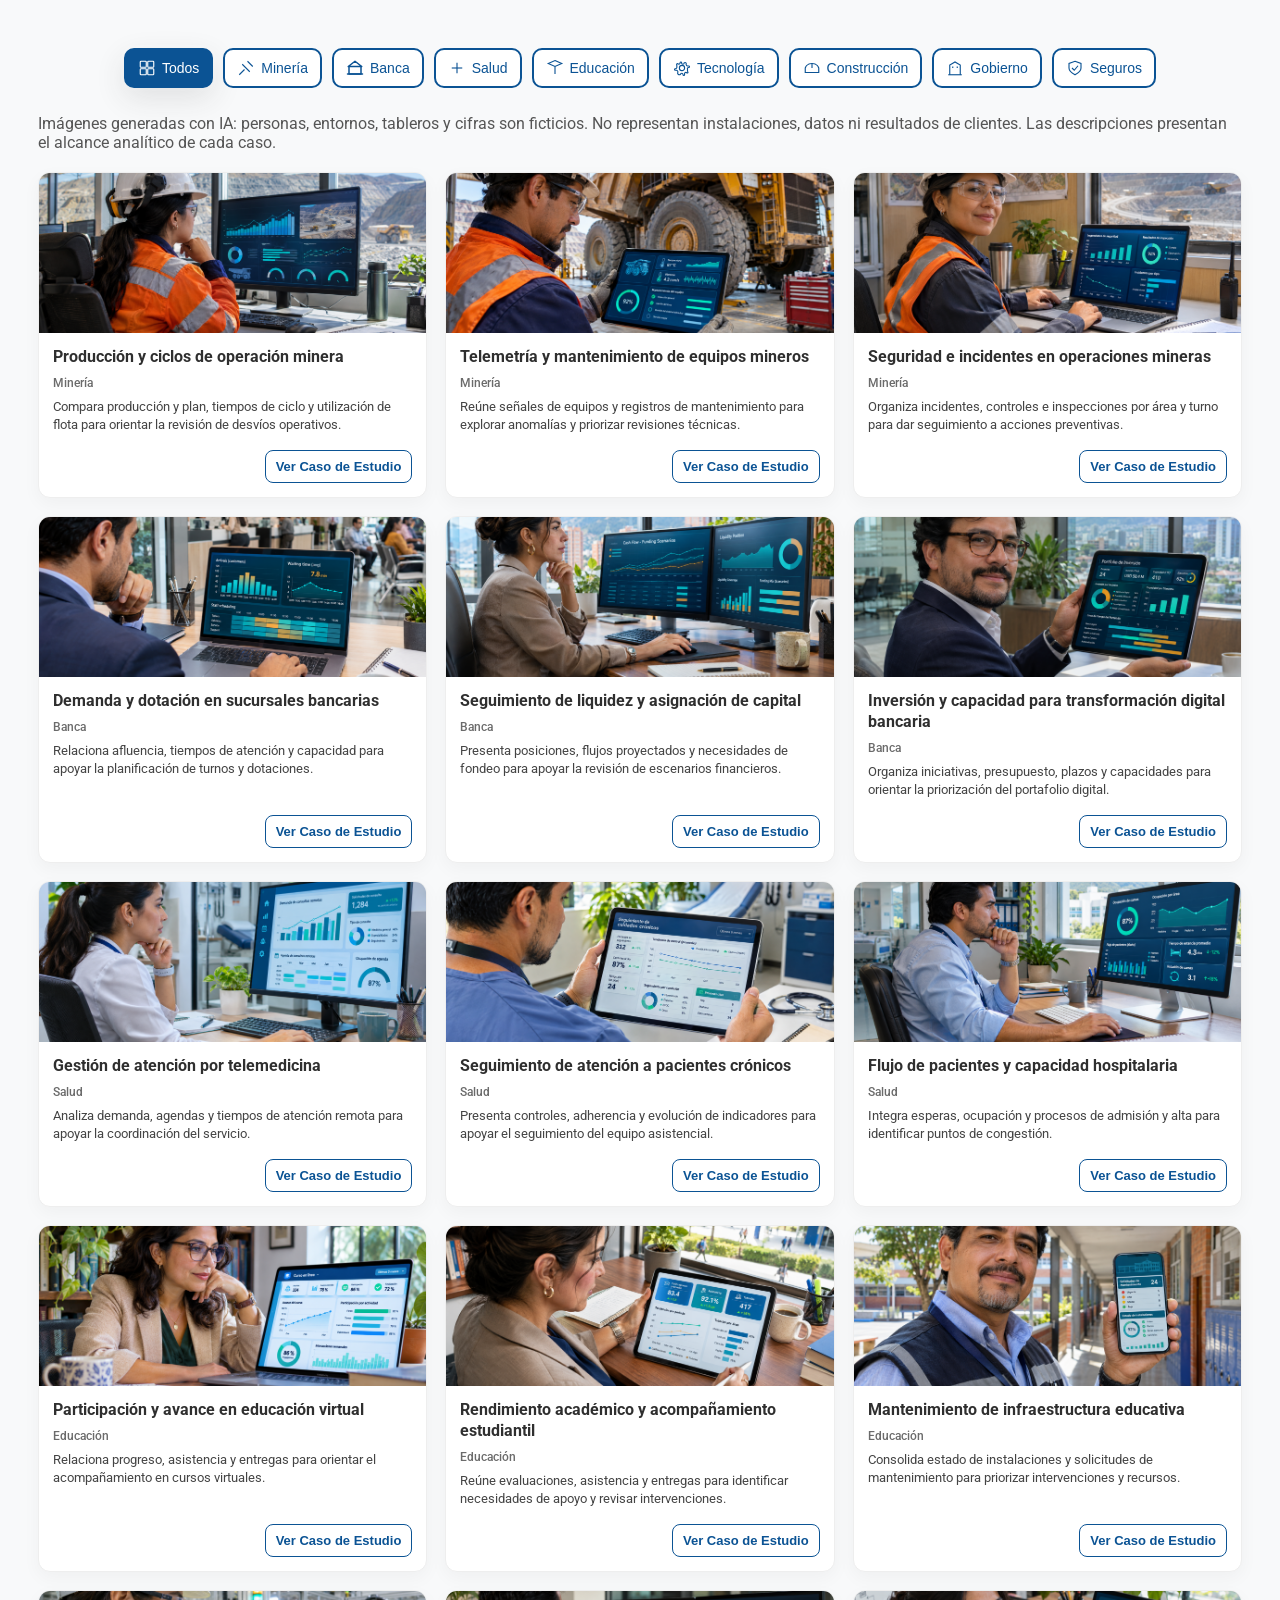
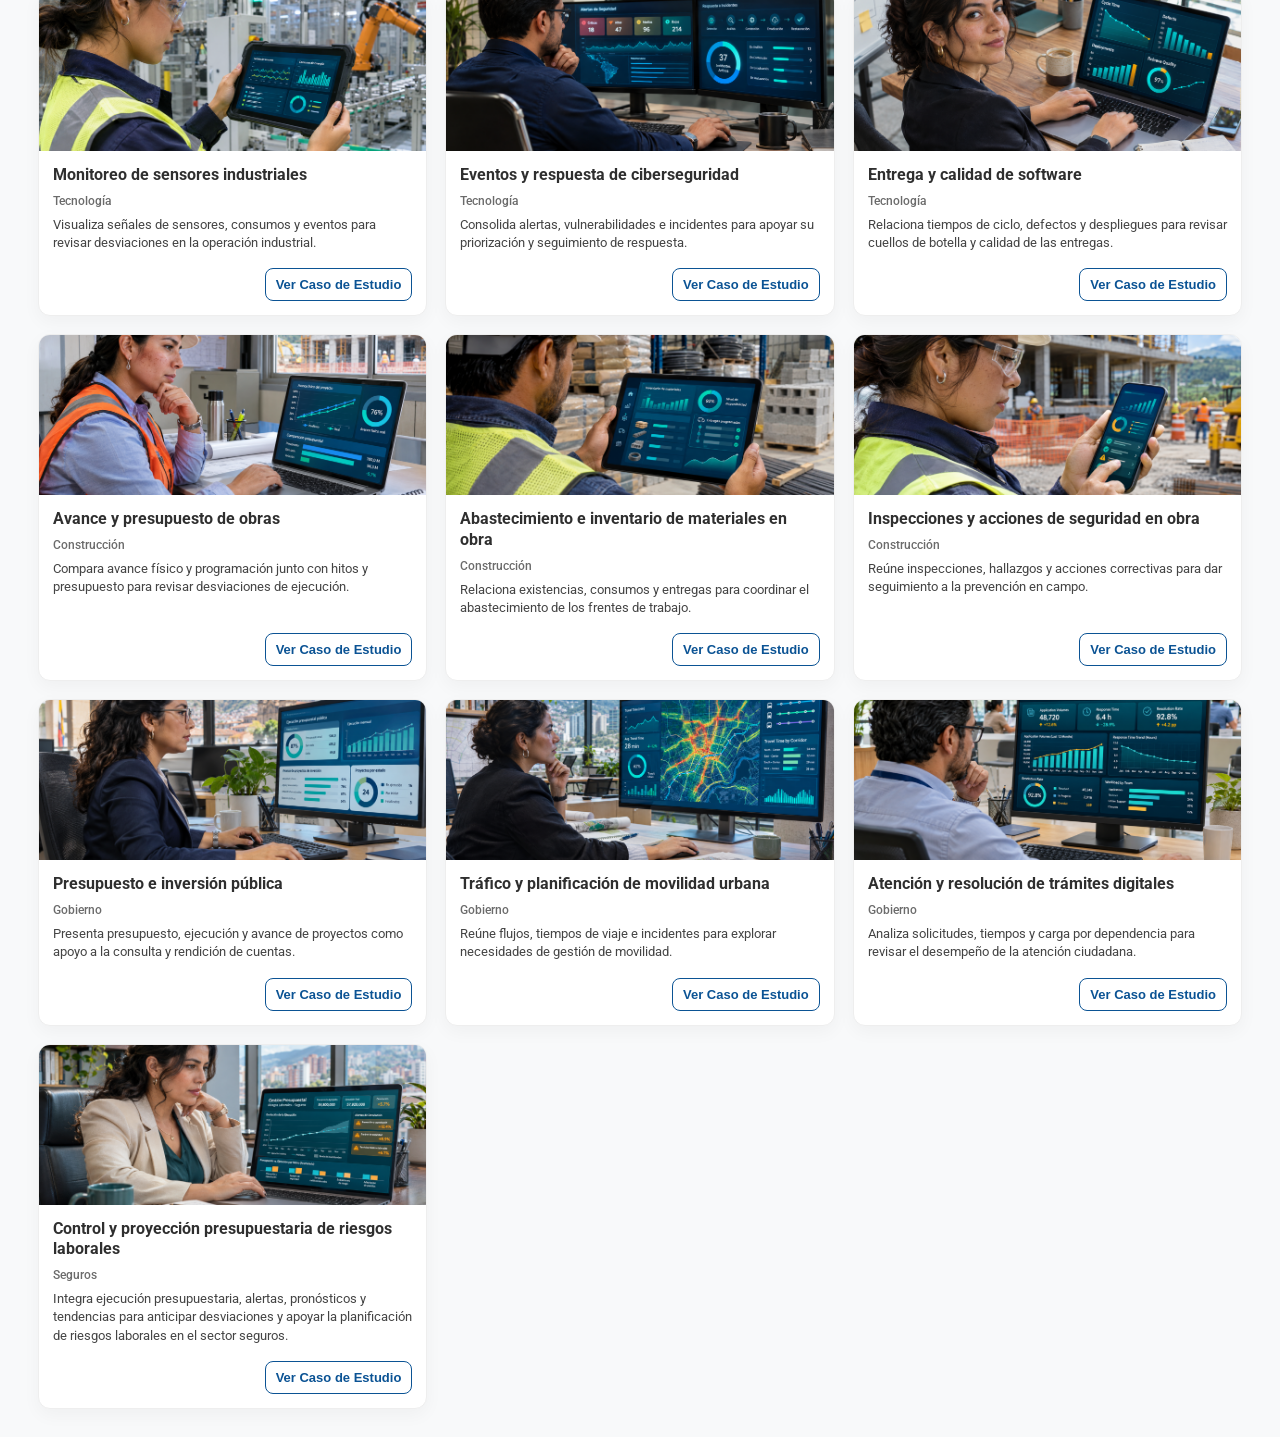
==== index.html @ 58e06645 "Add files via upload" ====
<!DOCTYPE html>
<html lang="es">
<head>
    <meta charset="UTF-8">
    <meta name="viewport" content="width=device-width, initial-scale=1.0">
    <title>Insight Analytics | Casos de estudio</title>
    <link href="https://fonts.googleapis.com/css2?family=Roboto:wght@300;400;500;700&display=swap" rel="stylesheet">
    <style>
        :root {
            --accent: #2f2f2f;
            --card-bg: #ffffff;
            --muted: #6b6b6b;
            --overlay: rgba(0,0,0,0.6);
            --radius: 12px;
            --transition: 0.22s;
            --shadow: 0 6px 20px rgba(18,18,18,0.08);
            --primary-blue: #0b5394;
        }
        
        * {
            box-sizing: border-box;
            margin: 0;
            padding: 0;
        }
        
        body, .dashboard-embed {
            font-family: 'Roboto', sans-serif;
            color: #222;
            background-color: #f8f9fa;
            width: 100%;
            overflow-x: hidden;
			height: auto; /* Añade esto */
			min-height: auto; /* Añade esto */			
        }
        
        /* Contenedor principal optimizado */
        .dashboard-embed {
            padding: 20px;
            width: 100%;
            max-width: 100%;
            margin: 0 auto;
            min-height: auto; /* Cambia de 100vh a auto */
            display: flex;
            flex-direction: column;
        }
        
        /* Título responsive */
        .dashboard-title {
            text-align: center;
            margin-bottom: 20px;
            padding: 0 10px;
        }
        
        .dashboard-title h1 {
            font-size: clamp(1.8rem, 4vw, 2.5rem);
            margin: 0;
            color: var(--accent);
            font-weight: 600;
            line-height: 1.2;
        }
        
        .dashboard-title .underline {
            display: block;
            margin: 8px auto 0;
            height: 3px;
            width: min(140px, 30vw);
            background: linear-gradient(90deg, rgba(47,47,47,0.85), rgba(100,100,100,0.3));
            border-radius: 6px;
        }
        
        /* Barra de filtros optimizada */
        .filters {
            display: flex;
            flex-wrap: wrap;
            justify-content: center;
            gap: 8px;
            margin: 20px 0 26px;
            padding: 0 10px;
        }
        
        .filter-btn {
            background-color: white;
            display: flex;
            align-items: center;
            gap: 6px;
            padding: 8px 12px;
            color: var(--primary-blue);
            border-radius: 10px;
            border: 2px solid var(--primary-blue);
            cursor: pointer;
            font-weight: 500;
            font-size: clamp(0.75rem, 2vw, 0.875rem);
            box-shadow: none;
            transition: transform var(--transition), box-shadow var(--transition);
            flex: 0 1 auto;
            min-width: 0;
        }
        
        .filter-btn svg {
            width: 18px;
            height: 18px;
            stroke: var(--primary-blue);
            fill: none;
            stroke-width: 1.5;
            flex-shrink: 0;
        }
        
        .filter-btn:hover {
            transform: translateY(-3px);
            box-shadow: var(--shadow);
        }
        
        .filter-btn.active {
            background-color: var(--primary-blue);
            color: white;
            outline: 3px solid rgba(255,255,255,0.06);
            box-shadow: 0 10px 30px rgba(47,47,47,0.12);
        }
        
        .filter-btn.active svg {
            stroke: white;
        }
        
        /* Grid de tarjetas completamente responsive */
        .cards-container {
			/* Establece el contenedor como grid para layout de cuadrícula */
            display: grid;
			/* Define columnas responsivas que se ajustan automáticamente:
			   - auto-fill: crea tantas columnas como quepan en el espacio
			   - minmax(300px, 1fr): cada columna tiene mínimo 300px y máximo 1 fracción del espacio */			
            grid-template-columns: repeat(auto-fill, minmax(300px, 1fr));
			/* Espacio entre los elementos grid (filas y columnas) */
            gap: 18px;
			/* Ocupa el 100% del ancho del contenedor padre */
            width: 100%;
			/* Padding lateral izquierdo y derecho de 10px */
            padding: 0 10px;
			/* Altura mínima automática - se ajusta al contenido */
			min-height: 50%; /* Asegura altura automática */
			/* Altura automática - el contenedor crece según su contenido */
			height: 50%; /* Elimina cualquier altura fija */			
        }
        
        .card {
            background: var(--card-bg);
            border-radius: var(--radius);
            overflow: hidden;
            display: flex;
            flex-direction: column;
            border: 1px solid #eee;
            transition: transform var(--transition), box-shadow var(--transition);
            box-shadow: 0 6px 18px rgba(0,0,0,0.04);
            height: auto; /* Cambia de 100% a auto */
        }
        
        .card:hover {
            transform: translateY(-6px);
            box-shadow: 0 16px 36px rgba(17,17,17,0.12);
        }
        
        .card img {
            width: 100%;
            height: 160px;
            object-fit: cover;
            display: block;
        }
        
        .card-body {
            padding: 14px;
            display: flex;
            flex-direction: column;
            gap: 8px;
            flex: 1;
        }
        
        .card h3 {
            margin: 0;
            font-size: 16px;
            color: var(--accent);
            line-height: 1.3;
        }
        
        .card .category {
            font-size: 12px;
            color: var(--muted);
            font-weight: 500;
        }
        
        .card .desc {
            font-size: 13px;
            color: #444;
            flex: 1;
            line-height: 1.4;
        }
        
        .card .actions {
            display: flex;
            justify-content: flex-end;
            margin-top: 8px;
        }
        
        .case-btn {
            background: transparent;
            border: 1px solid var(--primary-blue);
            color: var(--primary-blue);
            padding: 8px 10px;
            border-radius: 8px;
            cursor: pointer;
            font-weight: 600;
            font-size: 13px;
            transition: background var(--transition), color var(--transition), transform var(--transition);
        }
        
        .case-btn:hover {
            background: var(--primary-blue);
            color: #fff;
            transform: translateY(-2px);
        }
        
        /* Oculto por filtro */
        .hidden {
            display: none !important;
        }
        
        /* Modal optimizado para pantallas pequeñas */
        .modal-overlay {
            position: fixed;
            inset: 0;
            background: var(--overlay);
            display: none;
            align-items: flex-start;   /* antes fue: center, ahora SUBE EL MODAL */
            justify-content: center;
            z-index: 9999;
            padding: 20px;   
            padding-top: 10%;  /* AJUSTA CUÁNTO SUBE (Antes 20px ≈ mitad del alto del modal) */
        }
        
        .modal {
            width: 90%;
            max-width: 900px;
            height: auto;
            max-height: 90vh;
            background: #fff;
            border-radius: 12px;
            overflow: auto;
            position: relative;
            box-shadow: 0 30px 80px rgba(0,0,0,0.45);
            display: flex;
            flex-direction: column;
            gap: 18px;
            padding: 18px;
        }
        
        .modal .media {
            flex: 1;
            min-height: 200px;
        }
        
        .modal .media img {
            width: 100%;
            height: 100%;
            max-height: 300px;
            object-fit: contain;
            border-radius: 8px;
            background: #f2f2f2;
        }
        
        .modal .info {
            flex: 1;
            padding: 6px 4px;
            color: #222;
        }
        
        .modal .info h2 {
            margin: 0 0 6px 0;
            color: var(--accent);
            font-size: clamp(1.2rem, 3vw, 1.5rem);
        }
        
        .modal .info .meta {
            font-size: 13px;
            color: var(--muted);
            margin-bottom: 12px;
            font-weight: 500;
        }
        
        .modal .info #modalDesc {
            font-size: 14px;
            color: #333;
            line-height: 1.45;
        }
        
        /* Botón cerrar modal */
        .modal-close {
            position: absolute;
            top: 10px;
            right: 12px;
            background: transparent;
            border: none;
            font-size: 22px;
            cursor: pointer;
            color: #333;
            padding: 6px;
            border-radius: 8px;
            z-index: 10;
        }
        
        .modal-close:hover {
            background: #f2f2f2;
        }
        
        /* Media queries optimizadas */
        @media (min-width: 768px) {
            .dashboard-embed {
                padding: 28px;
            }
            
            .filters {
                gap: 10px;
            }
            
            .filter-btn {
                padding: 9px 12px;
                font-size: 14px;
            }
            
            .modal {
                flex-direction: row;
                height: 40%; /* 50% de la altura original (80% → 40%) */
            }
            
            .modal .media {
                height: auto;
            }
            
            .modal .media img {
                max-height: none;
            }
        }
        
        @media (max-width: 480px) {
            .cards-container {
                grid-template-columns: 1fr;
                gap: 15px;
            }
            
            .filters {
                gap: 6px;
            }
            
            .filter-btn {
                padding: 6px 8px;
                font-size: 12px;
            }
            
            .filter-btn svg {
                width: 16px;
                height: 16px;
            }
            
            .modal {
                width: 95%;
                padding: 15px;
            }
        }
        
        @media (max-width: 360px) {
            .dashboard-embed {
                padding: 15px 10px;
            }
            
            .cards-container {
                grid-template-columns: 1fr;
            }
            
            .filters {
                gap: 4px;
            }
        }
    </style>
</head>
<body>
    <div class="dashboard-embed" id="dashboard-embed">
        <div class="filters" id="filters">
            <!-- Botones con iconos lineales simples -->
            <button class="filter-btn active" data-filter="all" title="Todos">
                <!-- icono cuadrícula -->
                <svg viewBox="0 0 24 24" xmlns="http://www.w3.org/2000/svg" aria-hidden><rect x="3" y="3" width="8" height="8" rx="1"/><rect x="13" y="3" width="8" height="8" rx="1"/><rect x="3" y="13" width="8" height="8" rx="1"/><rect x="13" y="13" width="8" height="8" rx="1"/></svg>
                Todos
            </button>

            <button class="filter-btn" data-filter="Minería" title="Minería">
                <!-- pico -->
                <svg viewBox="0 0 24 24" xmlns="http://www.w3.org/2000/svg" aria-hidden><path d="M3 21l7-7"/><path d="M7 7l10 10"/><path d="M14 3l7 7"/></svg>
                Minería
            </button>

            <button class="filter-btn" data-filter="Banca" title="Banca">
                <!-- Ícono de edificio bancario -->
                <svg viewBox="0 0 24 24" xmlns="http://www.w3.org/2000/svg" aria-hidden="true" width="20" height="20">
                    <path d="M3 10h18L12 3 3 10z" stroke="currentColor" stroke-width="2" fill="none" stroke-linecap="round" stroke-linejoin="round"/>
                    <path d="M4 10v10h16V10" stroke="currentColor" stroke-width="2" fill="none" stroke-linecap="round" stroke-linejoin="round"/>
                    <path d="M2 20h20" stroke="currentColor" stroke-width="2" fill="none" stroke-linecap="round" stroke-linejoin="round"/>
                </svg>
                Banca
            </button>

            <button class="filter-btn" data-filter="Salud" title="Salud">
                <!-- cruz -->
                <svg viewBox="0 0 24 24" xmlns="http://www.w3.org/2000/svg" aria-hidden><path d="M12 5v14"/><path d="M5 12h14"/></svg>
                Salud
            </button>

            <button class="filter-btn" data-filter="Educación" title="Educación">
                <!-- birrete -->
                <svg viewBox="0 0 24 24" xmlns="http://www.w3.org/2000/svg" aria-hidden><path d="M12 2l9 4-9 4-9-4 9-4z"/><path d="M12 10v10"/></svg>
                Educación
            </button>

            <button class="filter-btn" data-filter="Tecnología" title="Tecnología">
                <!-- engranaje -->
                <svg viewBox="0 0 24 24" xmlns="http://www.w3.org/2000/svg" aria-hidden><path d="M12 15.5a3.5 3.5 0 1 0 0-7 3.5 3.5 0 0 0 0 7z"/><path d="M19.4 15a1.8 1.8 0 0 0 .3 1.9l.1.1a1 1 0 0 1-1.4 1.4l-.1-.1a1.8 1.8 0 0 0-1.9-.3 1.8 1.8 0 0 0-1 1.6V21a1 1 0 0 1-2 0v-.2a1.8 1.8 0 0 0-1-1.6 1.8 1.8 0 0 0-1.9.3l-.1.1A1 1 0 0 1 6.3 18l.1-.1a1.8 1.8 0 0 0-.3-1.9 1.8 1.8 0 0 0-1.6-1H3a1 1 0 0 1 0-2h.2a1.8 1.8 0 0 0 1.6-1 1.8 1.8 0 0 0 .3-1.9L5 7.7A1 1 0 0 1 6.4 6.3l.1.1a1.8 1.8 0 0 0 1.9.3h.1a1.8 1.8 0 0 0 1-1.6V5a1 1 0 0 1 2 0v.2a1.8 1.8 0 0 0 1 1.6 1.8 1.8 0 0 0 1.9-.3l.1-.1A1 1 0 0 1 17.7 6.3l-.1.1a1.8 1.8 0 0 0 .3 1.9 1.8 1.8 0 0 0 1.6 1H21a1 1 0 0 1 0 2h-.2a1.8 1.8 0 0 0-1.6 1z"/></svg>
                Tecnología
            </button>

            <button class="filter-btn" data-filter="Construcción" title="Construcción">
                <!-- casco -->
                <svg viewBox="0 0 24 24" xmlns="http://www.w3.org/2000/svg" aria-hidden><path d="M3 12s2-6 9-6 9 6 9 6v6H3v-6z"/><path d="M12 6v6"/></svg>
                Construcción
            </button>

            <button class="filter-btn" data-filter="Gobierno" title="Gobierno">
                <!-- edificio -->
                <svg viewBox="0 0 24 24" xmlns="http://www.w3.org/2000/svg" aria-hidden><path d="M3 21h18"/><path d="M5 21V8l7-4 7 4v13"/><path d="M9 10v2"/><path d="M15 10v2"/></svg>
                Gobierno
            </button>
            <button class="filter-btn" data-filter="Seguros" title="Seguros"><svg viewBox="0 0 24 24" xmlns="http://www.w3.org/2000/svg" aria-hidden="true"><path d="M12 3l8 3v6c0 5-8 9-8 9s-8-4-8-9V6l8-3z"/><path d="M8 12l3 3 5-6"/></svg>Seguros</button>
        </div>

        <p style="margin:0 10px 20px;color:#555">Imágenes generadas con IA: personas, entornos, tableros y cifras son ficticios. No representan instalaciones, datos ni resultados de clientes. Las descripciones presentan el alcance analítico de cada caso.</p>
        <div class="cards-container" id="cards-container">
            <!-- IDs originales conservados; 22 casos -->
            <!-- 1 -->
            <div class="card" data-category="Minería">
                <img src="images/casos/caso-01.png" alt="Escena sintética ilustrativa: Producción y ciclos de operación minera" loading="lazy">
                <div class="card-body"><h3>Producción y ciclos de operación minera</h3><div class="category">Minería</div>
                <div class="desc">Compara producción y plan, tiempos de ciclo y utilización de flota para orientar la revisión de desvíos operativos.</div>
                <div class="actions"><button class="case-btn" data-id="1">Ver Caso de Estudio</button></div></div></div>

            <!-- 2 -->
            <div class="card" data-category="Minería">
                <img src="images/casos/caso-02.png" alt="Escena sintética ilustrativa: Telemetría y mantenimiento de equipos mineros" loading="lazy">
                <div class="card-body"><h3>Telemetría y mantenimiento de equipos mineros</h3><div class="category">Minería</div>
                <div class="desc">Reúne señales de equipos y registros de mantenimiento para explorar anomalías y priorizar revisiones técnicas.</div>
                <div class="actions"><button class="case-btn" data-id="2">Ver Caso de Estudio</button></div></div></div>

            <!-- 3 -->
            <div class="card" data-category="Minería">
                <img src="images/casos/caso-03.png" alt="Escena sintética ilustrativa: Seguridad e incidentes en operaciones mineras" loading="lazy">
                <div class="card-body"><h3>Seguridad e incidentes en operaciones mineras</h3><div class="category">Minería</div>
                <div class="desc">Organiza incidentes, controles e inspecciones por área y turno para dar seguimiento a acciones preventivas.</div>
                <div class="actions"><button class="case-btn" data-id="3">Ver Caso de Estudio</button></div></div></div>

            <!-- 4 -->
            <div class="card" data-category="Banca">
                <img src="images/casos/caso-16.png" alt="Escena sintética ilustrativa: Demanda y dotación en sucursales bancarias" loading="lazy">
                <div class="card-body"><h3>Demanda y dotación en sucursales bancarias</h3><div class="category">Banca</div>
                <div class="desc">Relaciona afluencia, tiempos de atención y capacidad para apoyar la planificación de turnos y dotaciones.</div>
                <div class="actions"><button class="case-btn" data-id="16">Ver Caso de Estudio</button></div></div></div>

            <!-- 5 -->
            <div class="card" data-category="Banca">
                <img src="images/casos/caso-17.png" alt="Escena sintética ilustrativa: Seguimiento de liquidez y asignación de capital" loading="lazy">
                <div class="card-body"><h3>Seguimiento de liquidez y asignación de capital</h3><div class="category">Banca</div>
                <div class="desc">Presenta posiciones, flujos proyectados y necesidades de fondeo para apoyar la revisión de escenarios financieros.</div>
                <div class="actions"><button class="case-btn" data-id="17">Ver Caso de Estudio</button></div></div></div>

            <!-- 6 -->
            <div class="card" data-category="Banca">
                <img src="images/casos/caso-18.png" alt="Escena sintética ilustrativa: Inversión y capacidad para transformación digital bancaria" loading="lazy">
                <div class="card-body"><h3>Inversión y capacidad para transformación digital bancaria</h3><div class="category">Banca</div>
                <div class="desc">Organiza iniciativas, presupuesto, plazos y capacidades para orientar la priorización del portafolio digital.</div>
                <div class="actions"><button class="case-btn" data-id="18">Ver Caso de Estudio</button></div></div></div>
            
            <!-- 7 -->
            <div class="card" data-category="Salud">
                <img src="images/casos/caso-04.png" alt="Escena sintética ilustrativa: Gestión de atención por telemedicina" loading="lazy">
                <div class="card-body"><h3>Gestión de atención por telemedicina</h3><div class="category">Salud</div>
                <div class="desc">Analiza demanda, agendas y tiempos de atención remota para apoyar la coordinación del servicio.</div>
                <div class="actions"><button class="case-btn" data-id="4">Ver Caso de Estudio</button></div></div></div>

            <!-- 8 -->
            <div class="card" data-category="Salud">
                <img src="images/casos/caso-05.png" alt="Escena sintética ilustrativa: Seguimiento de atención a pacientes crónicos" loading="lazy">
                <div class="card-body"><h3>Seguimiento de atención a pacientes crónicos</h3><div class="category">Salud</div>
                <div class="desc">Presenta controles, adherencia y evolución de indicadores para apoyar el seguimiento del equipo asistencial.</div>
                <div class="actions"><button class="case-btn" data-id="5">Ver Caso de Estudio</button></div></div></div>

            <!-- 9 -->
            <div class="card" data-category="Salud">
                <img src="images/casos/caso-06.png" alt="Escena sintética ilustrativa: Flujo de pacientes y capacidad hospitalaria" loading="lazy">
                <div class="card-body"><h3>Flujo de pacientes y capacidad hospitalaria</h3><div class="category">Salud</div>
                <div class="desc">Integra esperas, ocupación y procesos de admisión y alta para identificar puntos de congestión.</div>
                <div class="actions"><button class="case-btn" data-id="6">Ver Caso de Estudio</button></div></div></div>

            <!-- 10 -->
            <div class="card" data-category="Educación">
                <img src="images/casos/caso-07.png" alt="Escena sintética ilustrativa: Participación y avance en educación virtual" loading="lazy">
                <div class="card-body"><h3>Participación y avance en educación virtual</h3><div class="category">Educación</div>
                <div class="desc">Relaciona progreso, asistencia y entregas para orientar el acompañamiento en cursos virtuales.</div>
                <div class="actions"><button class="case-btn" data-id="7">Ver Caso de Estudio</button></div></div></div>

            <!-- 11 -->
            <div class="card" data-category="Educación">
                <img src="images/casos/caso-08.png" alt="Escena sintética ilustrativa: Rendimiento académico y acompañamiento estudiantil" loading="lazy">
                <div class="card-body"><h3>Rendimiento académico y acompañamiento estudiantil</h3><div class="category">Educación</div>
                <div class="desc">Reúne evaluaciones, asistencia y entregas para identificar necesidades de apoyo y revisar intervenciones.</div>
                <div class="actions"><button class="case-btn" data-id="8">Ver Caso de Estudio</button></div></div></div>

            <!-- 12 -->
            <div class="card" data-category="Educación">
                <img src="images/casos/caso-09.png" alt="Escena sintética ilustrativa: Mantenimiento de infraestructura educativa" loading="lazy">
                <div class="card-body"><h3>Mantenimiento de infraestructura educativa</h3><div class="category">Educación</div>
                <div class="desc">Consolida estado de instalaciones y solicitudes de mantenimiento para priorizar intervenciones y recursos.</div>
                <div class="actions"><button class="case-btn" data-id="9">Ver Caso de Estudio</button></div></div></div>

            <!-- 13 -->
            <div class="card" data-category="Tecnología">
                <img src="images/casos/caso-10.png" alt="Escena sintética ilustrativa: Monitoreo de sensores industriales" loading="lazy">
                <div class="card-body"><h3>Monitoreo de sensores industriales</h3><div class="category">Tecnología</div>
                <div class="desc">Visualiza señales de sensores, consumos y eventos para revisar desviaciones en la operación industrial.</div>
                <div class="actions"><button class="case-btn" data-id="10">Ver Caso de Estudio</button></div></div></div>

            <!-- 14 -->
            <div class="card" data-category="Tecnología">
                <img src="images/casos/caso-11.png" alt="Escena sintética ilustrativa: Eventos y respuesta de ciberseguridad" loading="lazy">
                <div class="card-body"><h3>Eventos y respuesta de ciberseguridad</h3><div class="category">Tecnología</div>
                <div class="desc">Consolida alertas, vulnerabilidades e incidentes para apoyar su priorización y seguimiento de respuesta.</div>
                <div class="actions"><button class="case-btn" data-id="11">Ver Caso de Estudio</button></div></div></div>

            <!-- 15 -->
            <div class="card" data-category="Tecnología">
                <img src="images/casos/caso-19.png" alt="Escena sintética ilustrativa: Entrega y calidad de software" loading="lazy">
                <div class="card-body"><h3>Entrega y calidad de software</h3><div class="category">Tecnología</div>
                <div class="desc">Relaciona tiempos de ciclo, defectos y despliegues para revisar cuellos de botella y calidad de las entregas.</div>
                <div class="actions"><button class="case-btn" data-id="19">Ver Caso de Estudio</button></div></div></div>
            
            <!-- 16 -->
            <div class="card" data-category="Construcción">
                <img src="images/casos/caso-12.png" alt="Escena sintética ilustrativa: Avance y presupuesto de obras" loading="lazy">
                <div class="card-body"><h3>Avance y presupuesto de obras</h3><div class="category">Construcción</div>
                <div class="desc">Compara avance físico y programación junto con hitos y presupuesto para revisar desviaciones de ejecución.</div>
                <div class="actions"><button class="case-btn" data-id="12">Ver Caso de Estudio</button></div></div></div>

            <!-- 17 -->
            <div class="card" data-category="Construcción">
                <img src="images/casos/caso-13.png" alt="Escena sintética ilustrativa: Abastecimiento e inventario de materiales en obra" loading="lazy">
                <div class="card-body"><h3>Abastecimiento e inventario de materiales en obra</h3><div class="category">Construcción</div>
                <div class="desc">Relaciona existencias, consumos y entregas para coordinar el abastecimiento de los frentes de trabajo.</div>
                <div class="actions"><button class="case-btn" data-id="13">Ver Caso de Estudio</button></div></div></div>

            <!-- 18 -->
            <div class="card" data-category="Construcción">
                <img src="images/casos/caso-20.png" alt="Escena sintética ilustrativa: Inspecciones y acciones de seguridad en obra" loading="lazy">
                <div class="card-body"><h3>Inspecciones y acciones de seguridad en obra</h3><div class="category">Construcción</div>
                <div class="desc">Reúne inspecciones, hallazgos y acciones correctivas para dar seguimiento a la prevención en campo.</div>
                <div class="actions"><button class="case-btn" data-id="20">Ver Caso de Estudio</button></div></div></div>
            
            <!-- 19 -->
            <div class="card" data-category="Gobierno">
                <img src="images/casos/caso-14.png" alt="Escena sintética ilustrativa: Presupuesto e inversión pública" loading="lazy">
                <div class="card-body"><h3>Presupuesto e inversión pública</h3><div class="category">Gobierno</div>
                <div class="desc">Presenta presupuesto, ejecución y avance de proyectos como apoyo a la consulta y rendición de cuentas.</div>
                <div class="actions"><button class="case-btn" data-id="14">Ver Caso de Estudio</button></div></div></div>

            <!-- 20 -->
            <div class="card" data-category="Gobierno">
                <img src="images/casos/caso-15.png" alt="Escena sintética ilustrativa: Tráfico y planificación de movilidad urbana" loading="lazy">
                <div class="card-body"><h3>Tráfico y planificación de movilidad urbana</h3><div class="category">Gobierno</div>
                <div class="desc">Reúne flujos, tiempos de viaje e incidentes para explorar necesidades de gestión de movilidad.</div>
                <div class="actions"><button class="case-btn" data-id="15">Ver Caso de Estudio</button></div></div></div>

            <!-- 21 -->
            <div class="card" data-category="Gobierno">
                <img src="images/casos/caso-21.png" alt="Escena sintética ilustrativa: Atención y resolución de trámites digitales" loading="lazy">
                <div class="card-body"><h3>Atención y resolución de trámites digitales</h3><div class="category">Gobierno</div>
                <div class="desc">Analiza solicitudes, tiempos y carga por dependencia para revisar el desempeño de la atención ciudadana.</div>
                <div class="actions"><button class="case-btn" data-id="21">Ver Caso de Estudio</button></div></div></div>	
<div class="card" data-category="Seguros">
                <img src="images/casos/caso-22.png" alt="Escena sintética ilustrativa: Control y proyección presupuestaria de riesgos laborales" loading="lazy">
                <div class="card-body"><h3>Control y proyección presupuestaria de riesgos laborales</h3><div class="category">Seguros</div>
                <div class="desc">Integra ejecución presupuestaria, alertas, pronósticos y tendencias para anticipar desviaciones y apoyar la planificación de riesgos laborales en el sector seguros.</div>
                <div class="actions"><button class="case-btn" data-id="22">Ver Caso de Estudio</button></div></div></div>
        </div>
    </div>

    <!-- Modal markup (fuera del contenedor principal) -->
    <div class="modal-overlay" id="modalOverlay" aria-hidden="true">
        <div class="modal" role="dialog" aria-modal="true" aria-labelledby="modalTitle">
            <button class="modal-close" id="modalClose" aria-label="Cerrar">✕</button>
            <div class="media">
                <img id="modalImage" src="" alt="Imagen ampliada"><p style="font-size:12px;color:#6b6b6b;margin-top:8px">Imagen sintética · Personas y cifras ficticias.</p>
            </div>
            <div class="info">
                <h2 id="modalTitle"></h2>
                <div class="meta" id="modalCategory"></div>
                <div id="modalDesc"></div>
            </div>
        </div>
    </div>


<script>
(function(){

    /* --------------------------------------------------------
       FUNCIÓN QUE CORRIGE EL PROBLEMA DE DOBLE SALTO DE LÍNEA
       -------------------------------------------------------- */
    function convertToHTML(text){
        if(!text) return "";

        // 1) Normalizar: quitar retornos de carro y colapsar saltos de línea en 1 espacio
        text = text.replace(/\r/g, '').replace(/\n+/g, ' ').trim();

        if(text.length === 0) return "";

        let html = "";
        const hasCheck = text.includes('✔');
        const hasBullet = text.includes('•');

        if(hasCheck){
            const idx = text.indexOf('✔');
            const before = text.slice(0, idx).trim();
            const after = text.slice(idx).trim();

            if(before) html += escapeHtml(before) + "<br>";

            const firstBulletIdx = after.indexOf('•');

            if(firstBulletIdx !== -1){
                const header = after.slice(0, firstBulletIdx).replace(/^✔\s*/, '').trim();
                if(header) html += `<b>✔ ${escapeHtml(header)}</b><br>`;

                const bullets = after.slice(firstBulletIdx)
                    .split('•')
                    .map(s => s.trim())
                    .filter(Boolean);

                if(bullets.length){
                    html += `<ul style="margin:0; padding-left:16px; list-style-type: disc;">` +
                        bullets.map(b => `<li style="margin:0; padding:0;">${escapeHtml(b)}</li>`).join('') +
                        `</ul>`;
                }
            } else {
                const header = after.replace(/^✔\s*/, '').trim();
                html += `<b>✔ ${escapeHtml(header)}</b>`;
            }

        } else if(hasBullet){

            const firstBulletIdx = text.indexOf('•');
            const before = text.slice(0, firstBulletIdx).trim();

            if(before) html += escapeHtml(before) + "<br>";

            const bullets = text.slice(firstBulletIdx)
                .split('•')
                .map(s => s.trim())
                .filter(Boolean);

               html += `<ul style="margin:0; padding-left:16px; list-style-type: disc;">` +
                   bullets.map(b => `<li style="margin:0; padding:0;">${escapeHtml(b)}</li>`).join('') +
                   `</ul>`;

        } else {
            html = escapeHtml(text);
        }

        return html;
    }

    // Evitar inyección HTML
    function escapeHtml(str){
        return String(str)
            .replace(/&/g, "&amp;")
            .replace(/</g, "&lt;")
            .replace(/>/g, "&gt;")
            .replace(/"/g, "&quot;")
            .replace(/'/g, "&#39;");
    }


    /* --------------------------------------------------------
       DATA ORIGINAL EXTENDED (SIN <br>, SIN SALTOS, SIN HTML)
       -------------------------------------------------------- */
    const extended = {
        "1": "Alcance analítico: Compara producción y plan, tiempos de ciclo y utilización de flota para orientar la revisión de desvíos operativos. La visualización se centra en producción, ciclos y uso de equipos. Su utilidad es apoyar la revisión y las decisiones del equipo responsable; no se presentan resultados medidos ni garantías de mejora.",
        "2": "Alcance analítico: Reúne señales de equipos y registros de mantenimiento para explorar anomalías y priorizar revisiones técnicas. La visualización se centra en temperatura, vibración y eventos de mantenimiento. Su utilidad es apoyar la revisión y las decisiones del equipo responsable; no se presentan resultados medidos ni garantías de mejora.",
        "3": "Alcance analítico: Organiza incidentes, controles e inspecciones por área y turno para dar seguimiento a acciones preventivas. La visualización se centra en incidentes, controles y seguimiento preventivo. Su utilidad es apoyar la revisión y las decisiones del equipo responsable; no se presentan resultados medidos ni garantías de mejora.",
        "4": "Alcance analítico: Analiza demanda, agendas y tiempos de atención remota para apoyar la coordinación del servicio. La visualización se centra en demanda, disponibilidad y tiempos de consulta. Su utilidad es apoyar la revisión y las decisiones del equipo responsable; no se presentan resultados medidos ni garantías de mejora.",
        "5": "Alcance analítico: Presenta controles, adherencia y evolución de indicadores para apoyar el seguimiento del equipo asistencial. La visualización se centra en controles y continuidad de atención. Su utilidad es apoyar la revisión y las decisiones del equipo responsable; no se presentan resultados medidos ni garantías de mejora.",
        "6": "Alcance analítico: Integra esperas, ocupación y procesos de admisión y alta para identificar puntos de congestión. La visualización se centra en ocupación, esperas y flujo hospitalario. Su utilidad es apoyar la revisión y las decisiones del equipo responsable; no se presentan resultados medidos ni garantías de mejora.",
        "7": "Alcance analítico: Relaciona progreso, asistencia y entregas para orientar el acompañamiento en cursos virtuales. La visualización se centra en progreso y participación en cursos. Su utilidad es apoyar la revisión y las decisiones del equipo responsable; no se presentan resultados medidos ni garantías de mejora.",
        "8": "Alcance analítico: Reúne evaluaciones, asistencia y entregas para identificar necesidades de apoyo y revisar intervenciones. La visualización se centra en evaluaciones, asistencia y tutorías. Su utilidad es apoyar la revisión y las decisiones del equipo responsable; no se presentan resultados medidos ni garantías de mejora.",
        "9": "Alcance analítico: Consolida estado de instalaciones y solicitudes de mantenimiento para priorizar intervenciones y recursos. La visualización se centra en instalaciones y mantenimiento. Su utilidad es apoyar la revisión y las decisiones del equipo responsable; no se presentan resultados medidos ni garantías de mejora.",
        "10": "Alcance analítico: Visualiza señales de sensores, consumos y eventos para revisar desviaciones en la operación industrial. La visualización se centra en sensores, consumos y eventos. Su utilidad es apoyar la revisión y las decisiones del equipo responsable; no se presentan resultados medidos ni garantías de mejora.",
        "11": "Alcance analítico: Consolida alertas, vulnerabilidades e incidentes para apoyar su priorización y seguimiento de respuesta. La visualización se centra en alertas, vulnerabilidades e incidentes. Su utilidad es apoyar la revisión y las decisiones del equipo responsable; no se presentan resultados medidos ni garantías de mejora.",
        "12": "Alcance analítico: Compara avance físico y programación junto con hitos y presupuesto para revisar desviaciones de ejecución. La visualización se centra en avance, hitos y presupuesto. Su utilidad es apoyar la revisión y las decisiones del equipo responsable; no se presentan resultados medidos ni garantías de mejora.",
        "13": "Alcance analítico: Relaciona existencias, consumos y entregas para coordinar el abastecimiento de los frentes de trabajo. La visualización se centra en inventarios, consumos y entregas. Su utilidad es apoyar la revisión y las decisiones del equipo responsable; no se presentan resultados medidos ni garantías de mejora.",
        "14": "Alcance analítico: Presenta presupuesto, ejecución y avance de proyectos como apoyo a la consulta y rendición de cuentas. La visualización se centra en presupuesto y avance de inversión. Su utilidad es apoyar la revisión y las decisiones del equipo responsable; no se presentan resultados medidos ni garantías de mejora.",
        "15": "Alcance analítico: Reúne flujos, tiempos de viaje e incidentes para explorar necesidades de gestión de movilidad. La visualización se centra en tráfico, tiempos de viaje y rutas. Su utilidad es apoyar la revisión y las decisiones del equipo responsable; no se presentan resultados medidos ni garantías de mejora.",
        "16": "Alcance analítico: Relaciona afluencia, tiempos de atención y capacidad para apoyar la planificación de turnos y dotaciones. La visualización se centra en afluencia, atención y dotación. Su utilidad es apoyar la revisión y las decisiones del equipo responsable; no se presentan resultados medidos ni garantías de mejora.",
        "17": "Alcance analítico: Presenta posiciones, flujos proyectados y necesidades de fondeo para apoyar la revisión de escenarios financieros. La visualización se centra en flujos, fondeo y escenarios. Su utilidad es apoyar la revisión y las decisiones del equipo responsable; no se presentan resultados medidos ni garantías de mejora.",
        "18": "Alcance analítico: Organiza iniciativas, presupuesto, plazos y capacidades para orientar la priorización del portafolio digital. La visualización se centra en iniciativas, inversión y capacidad. Su utilidad es apoyar la revisión y las decisiones del equipo responsable; no se presentan resultados medidos ni garantías de mejora.",
        "19": "Alcance analítico: Relaciona tiempos de ciclo, defectos y despliegues para revisar cuellos de botella y calidad de las entregas. La visualización se centra en ciclos, defectos y despliegues. Su utilidad es apoyar la revisión y las decisiones del equipo responsable; no se presentan resultados medidos ni garantías de mejora.",
        "20": "Alcance analítico: Reúne inspecciones, hallazgos y acciones correctivas para dar seguimiento a la prevención en campo. La visualización se centra en inspecciones, hallazgos y acciones. Su utilidad es apoyar la revisión y las decisiones del equipo responsable; no se presentan resultados medidos ni garantías de mejora.",
        "21": "Alcance analítico: Analiza solicitudes, tiempos y carga por dependencia para revisar el desempeño de la atención ciudadana. La visualización se centra en solicitudes, tiempos y resolución. Su utilidad es apoyar la revisión y las decisiones del equipo responsable; no se presentan resultados medidos ni garantías de mejora.",
        "22": "Alcance analítico: Integra presupuesto y ejecución con alertas de desviación, pronósticos y análisis de tendencias para apoyar la gestión del equipo de riesgos laborales en el sector seguros. La visualización permite reconocer cambios en el comportamiento presupuestario, anticipar escenarios de cierre y orientar la revisión de prioridades y recursos. Presenta una visión de gestión que facilita decisiones oportunas, sin exponer información interna ni detalles sensibles de la operación."
};


    /* --------------------------------------------------------
       LÓGICA ORIGINAL DEL SISTEMA: FILTROS, CARDS, MODAL
       -------------------------------------------------------- */

    const container = document.getElementById('cards-container');
    const filterBtns = document.querySelectorAll('#filters .filter-btn');
    const modalOverlay = document.getElementById('modalOverlay');
    const modalClose = document.getElementById('modalClose');
    const modalImage = document.getElementById('modalImage');
    const modalTitle = document.getElementById('modalTitle');
    const modalCategory = document.getElementById('modalCategory');
    const modalDesc = document.getElementById('modalDesc');

    function setActiveButton(targetBtn){
        filterBtns.forEach(b=> b.classList.remove('active'));
        targetBtn.classList.add('active');
    }
    
    function applyFilter(cat){
        const cards = container.querySelectorAll('.card');
        cards.forEach(card=>{
            const c = card.getAttribute('data-category') || '';
            if(cat === 'all' || c.toLowerCase() === cat.toLowerCase()){
                card.classList.remove('hidden');
            } else {
                card.classList.add('hidden');
            }
        });
    }

    filterBtns.forEach(btn=>{
        btn.addEventListener('click', function(){
            const cat = this.getAttribute('data-filter') || 'all';
            setActiveButton(this);
            applyFilter(cat);
        });
    });

    container.addEventListener('click', function(ev){
        const target = ev.target;
        if(target && target.classList.contains('case-btn')){
            const card = target.closest('.card');
            if(!card) return;

            const id = target.getAttribute('data-id');
            const title = card.querySelector('h3') ? card.querySelector('h3').innerText : '';
            const category = card.querySelector('.category') ? card.querySelector('.category').innerText : '';
            const img = card.querySelector('img') ? card.querySelector('img').src : '';

            modalImage.src = img;
            modalImage.alt = "Escena sintética ilustrativa: " + title;
            modalTitle.textContent = title;
            modalCategory.textContent = category;

            // AQUÍ SE APLICA EL NUEVO PROCESADOR
            modalDesc.innerHTML = convertToHTML(extended[id]) ||
                convertToHTML(card.querySelector('.desc') ? card.querySelector('.desc').innerText : '');

            modalOverlay.style.display = 'flex';
            modalOverlay.setAttribute('aria-hidden','false');
            document.documentElement.style.overflow = 'hidden';
            document.body.style.overflow = 'hidden';
        }
    });

    function closeModal(){
        modalOverlay.style.display = 'none';
        modalOverlay.setAttribute('aria-hidden','true');
        document.documentElement.style.overflow = '';
        document.body.style.overflow = '';
        modalImage.src = '';
    }

    modalClose.addEventListener('click', closeModal);
    document.addEventListener('keydown', e => { if(e.key === 'Escape') closeModal(); });

    modalOverlay.addEventListener('click', function(e){
        if(e.target === modalOverlay) closeModal();
    });

    const allBtn = document.querySelector('#filters .filter-btn[data-filter="all"]');
    if(allBtn){ setActiveButton(allBtn); applyFilter('all'); }

})();
</script>


</body>
</html>
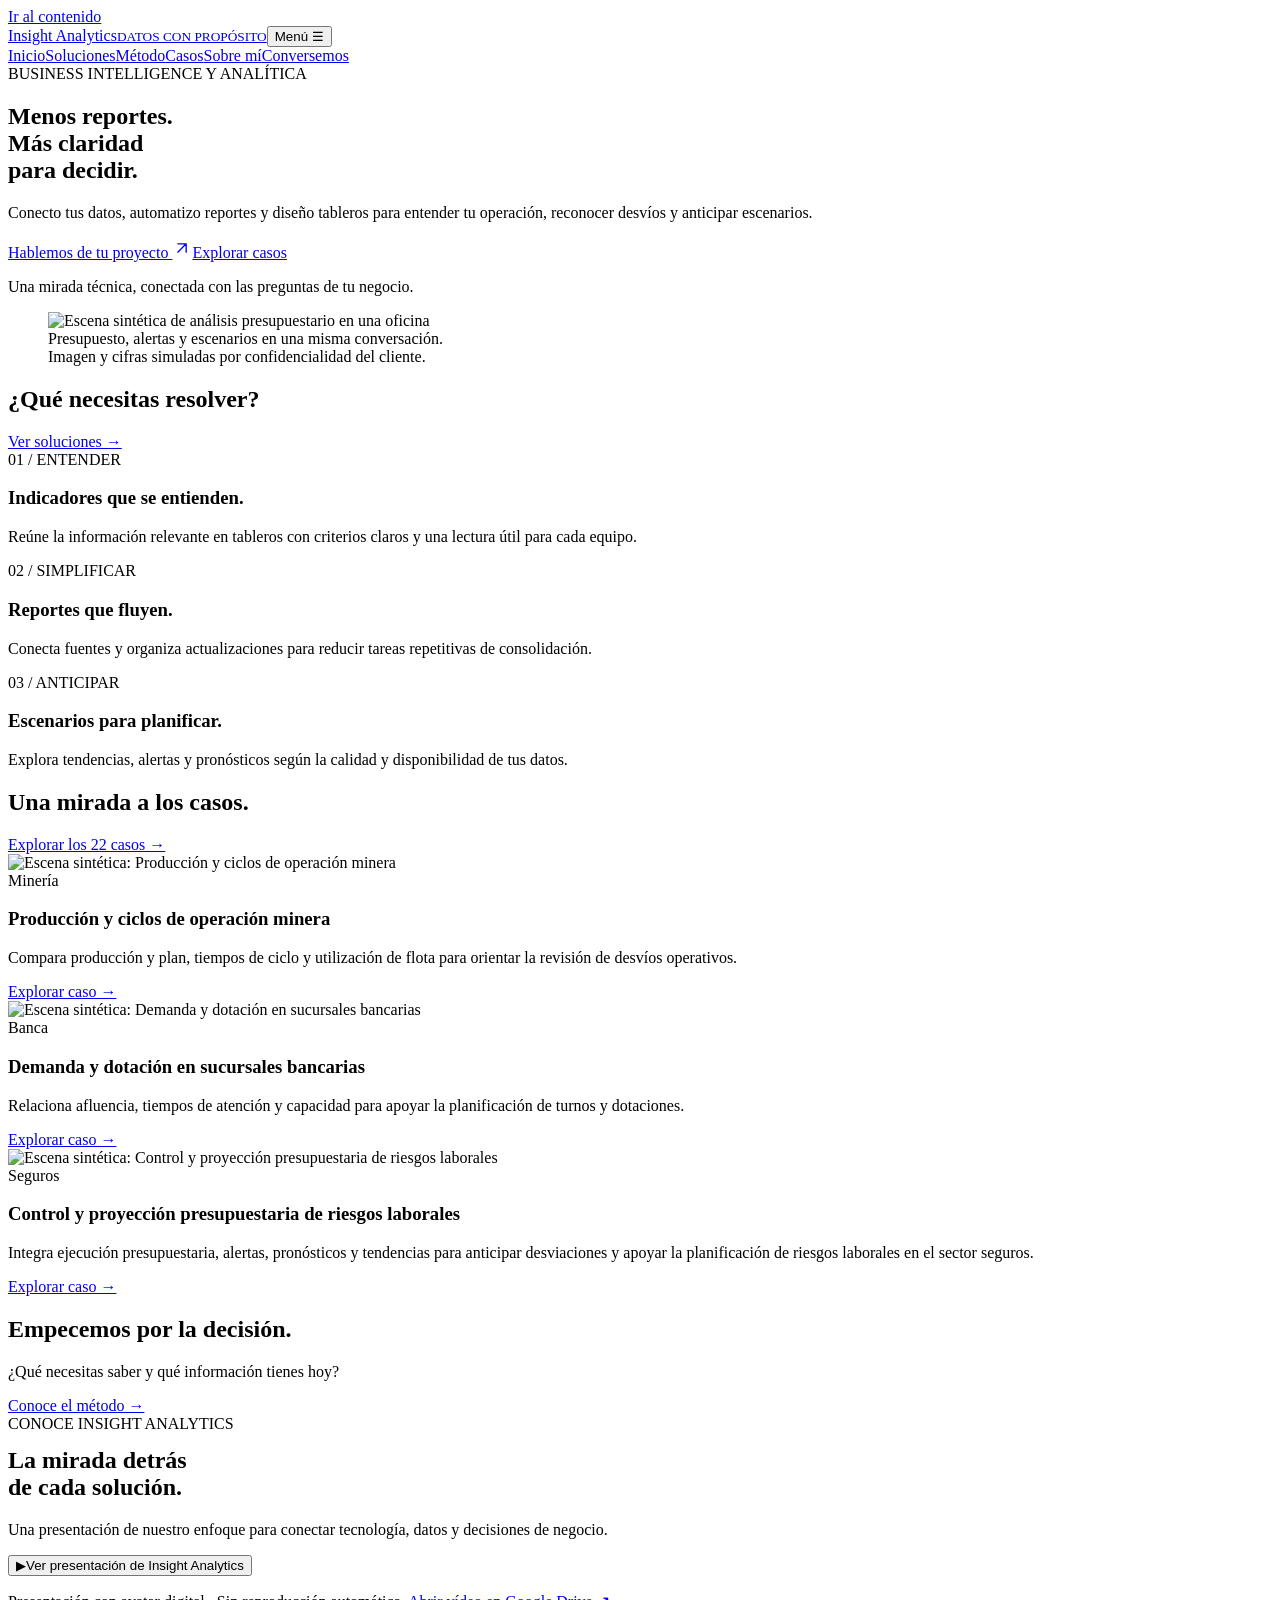
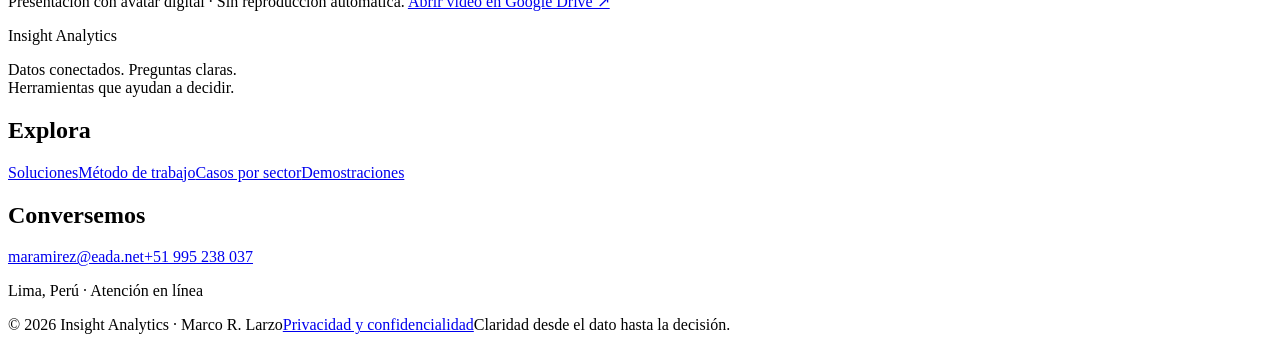
==== commit 0aa2cad9: "Update print statement from 'Hello' to 'Goodbye'" ====
--- a/index.html
+++ b/index.html
@@ -1,810 +1,9 @@
-<!DOCTYPE html>
-<html lang="es">
-<head>
-    <meta charset="UTF-8">
-    <meta name="viewport" content="width=device-width, initial-scale=1.0">
-    <title>Insight Analytics | Casos de estudio</title>
-    <link href="https://fonts.googleapis.com/css2?family=Roboto:wght@300;400;500;700&display=swap" rel="stylesheet">
-    <style>
-        :root {
-            --accent: #2f2f2f;
-            --card-bg: #ffffff;
-            --muted: #6b6b6b;
-            --overlay: rgba(0,0,0,0.6);
-            --radius: 12px;
-            --transition: 0.22s;
-            --shadow: 0 6px 20px rgba(18,18,18,0.08);
-            --primary-blue: #0b5394;
-        }
-        
-        * {
-            box-sizing: border-box;
-            margin: 0;
-            padding: 0;
-        }
-        
-        body, .dashboard-embed {
-            font-family: 'Roboto', sans-serif;
-            color: #222;
-            background-color: #f8f9fa;
-            width: 100%;
-            overflow-x: hidden;
-			height: auto; /* Añade esto */
-			min-height: auto; /* Añade esto */			
-        }
-        
-        /* Contenedor principal optimizado */
-        .dashboard-embed {
-            padding: 20px;
-            width: 100%;
-            max-width: 100%;
-            margin: 0 auto;
-            min-height: auto; /* Cambia de 100vh a auto */
-            display: flex;
-            flex-direction: column;
-        }
-        
-        /* Título responsive */
-        .dashboard-title {
-            text-align: center;
-            margin-bottom: 20px;
-            padding: 0 10px;
-        }
-        
-        .dashboard-title h1 {
-            font-size: clamp(1.8rem, 4vw, 2.5rem);
-            margin: 0;
-            color: var(--accent);
-            font-weight: 600;
-            line-height: 1.2;
-        }
-        
-        .dashboard-title .underline {
-            display: block;
-            margin: 8px auto 0;
-            height: 3px;
-            width: min(140px, 30vw);
-            background: linear-gradient(90deg, rgba(47,47,47,0.85), rgba(100,100,100,0.3));
-            border-radius: 6px;
-        }
-        
-        /* Barra de filtros optimizada */
-        .filters {
-            display: flex;
-            flex-wrap: wrap;
-            justify-content: center;
-            gap: 8px;
-            margin: 20px 0 26px;
-            padding: 0 10px;
-        }
-        
-        .filter-btn {
-            background-color: white;
-            display: flex;
-            align-items: center;
-            gap: 6px;
-            padding: 8px 12px;
-            color: var(--primary-blue);
-            border-radius: 10px;
-            border: 2px solid var(--primary-blue);
-            cursor: pointer;
-            font-weight: 500;
-            font-size: clamp(0.75rem, 2vw, 0.875rem);
-            box-shadow: none;
-            transition: transform var(--transition), box-shadow var(--transition);
-            flex: 0 1 auto;
-            min-width: 0;
-        }
-        
-        .filter-btn svg {
-            width: 18px;
-            height: 18px;
-            stroke: var(--primary-blue);
-            fill: none;
-            stroke-width: 1.5;
-            flex-shrink: 0;
-        }
-        
-        .filter-btn:hover {
-            transform: translateY(-3px);
-            box-shadow: var(--shadow);
-        }
-        
-        .filter-btn.active {
-            background-color: var(--primary-blue);
-            color: white;
-            outline: 3px solid rgba(255,255,255,0.06);
-            box-shadow: 0 10px 30px rgba(47,47,47,0.12);
-        }
-        
-        .filter-btn.active svg {
-            stroke: white;
-        }
-        
-        /* Grid de tarjetas completamente responsive */
-        .cards-container {
-			/* Establece el contenedor como grid para layout de cuadrícula */
-            display: grid;
-			/* Define columnas responsivas que se ajustan automáticamente:
-			   - auto-fill: crea tantas columnas como quepan en el espacio
-			   - minmax(300px, 1fr): cada columna tiene mínimo 300px y máximo 1 fracción del espacio */			
-            grid-template-columns: repeat(auto-fill, minmax(300px, 1fr));
-			/* Espacio entre los elementos grid (filas y columnas) */
-            gap: 18px;
-			/* Ocupa el 100% del ancho del contenedor padre */
-            width: 100%;
-			/* Padding lateral izquierdo y derecho de 10px */
-            padding: 0 10px;
-			/* Altura mínima automática - se ajusta al contenido */
-			min-height: 50%; /* Asegura altura automática */
-			/* Altura automática - el contenedor crece según su contenido */
-			height: 50%; /* Elimina cualquier altura fija */			
-        }
-        
-        .card {
-            background: var(--card-bg);
-            border-radius: var(--radius);
-            overflow: hidden;
-            display: flex;
-            flex-direction: column;
-            border: 1px solid #eee;
-            transition: transform var(--transition), box-shadow var(--transition);
-            box-shadow: 0 6px 18px rgba(0,0,0,0.04);
-            height: auto; /* Cambia de 100% a auto */
-        }
-        
-        .card:hover {
-            transform: translateY(-6px);
-            box-shadow: 0 16px 36px rgba(17,17,17,0.12);
-        }
-        
-        .card img {
-            width: 100%;
-            height: 160px;
-            object-fit: cover;
-            display: block;
-        }
-        
-        .card-body {
-            padding: 14px;
-            display: flex;
-            flex-direction: column;
-            gap: 8px;
-            flex: 1;
-        }
-        
-        .card h3 {
-            margin: 0;
-            font-size: 16px;
-            color: var(--accent);
-            line-height: 1.3;
-        }
-        
-        .card .category {
-            font-size: 12px;
-            color: var(--muted);
-            font-weight: 500;
-        }
-        
-        .card .desc {
-            font-size: 13px;
-            color: #444;
-            flex: 1;
-            line-height: 1.4;
-        }
-        
-        .card .actions {
-            display: flex;
-            justify-content: flex-end;
-            margin-top: 8px;
-        }
-        
-        .case-btn {
-            background: transparent;
-            border: 1px solid var(--primary-blue);
-            color: var(--primary-blue);
-            padding: 8px 10px;
-            border-radius: 8px;
-            cursor: pointer;
-            font-weight: 600;
-            font-size: 13px;
-            transition: background var(--transition), color var(--transition), transform var(--transition);
-        }
-        
-        .case-btn:hover {
-            background: var(--primary-blue);
-            color: #fff;
-            transform: translateY(-2px);
-        }
-        
-        /* Oculto por filtro */
-        .hidden {
-            display: none !important;
-        }
-        
-        /* Modal optimizado para pantallas pequeñas */
-        .modal-overlay {
-            position: fixed;
-            inset: 0;
-            background: var(--overlay);
-            display: none;
-            align-items: flex-start;   /* antes fue: center, ahora SUBE EL MODAL */
-            justify-content: center;
-            z-index: 9999;
-            padding: 20px;   
-            padding-top: 10%;  /* AJUSTA CUÁNTO SUBE (Antes 20px ≈ mitad del alto del modal) */
-        }
-        
-        .modal {
-            width: 90%;
-            max-width: 900px;
-            height: auto;
-            max-height: 90vh;
-            background: #fff;
-            border-radius: 12px;
-            overflow: auto;
-            position: relative;
-            box-shadow: 0 30px 80px rgba(0,0,0,0.45);
-            display: flex;
-            flex-direction: column;
-            gap: 18px;
-            padding: 18px;
-        }
-        
-        .modal .media {
-            flex: 1;
-            min-height: 200px;
-        }
-        
-        .modal .media img {
-            width: 100%;
-            height: 100%;
-            max-height: 300px;
-            object-fit: contain;
-            border-radius: 8px;
-            background: #f2f2f2;
-        }
-        
-        .modal .info {
-            flex: 1;
-            padding: 6px 4px;
-            color: #222;
-        }
-        
-        .modal .info h2 {
-            margin: 0 0 6px 0;
-            color: var(--accent);
-            font-size: clamp(1.2rem, 3vw, 1.5rem);
-        }
-        
-        .modal .info .meta {
-            font-size: 13px;
-            color: var(--muted);
-            margin-bottom: 12px;
-            font-weight: 500;
-        }
-        
-        .modal .info #modalDesc {
-            font-size: 14px;
-            color: #333;
-            line-height: 1.45;
-        }
-        
-        /* Botón cerrar modal */
-        .modal-close {
-            position: absolute;
-            top: 10px;
-            right: 12px;
-            background: transparent;
-            border: none;
-            font-size: 22px;
-            cursor: pointer;
-            color: #333;
-            padding: 6px;
-            border-radius: 8px;
-            z-index: 10;
-        }
-        
-        .modal-close:hover {
-            background: #f2f2f2;
-        }
-        
-        /* Media queries optimizadas */
-        @media (min-width: 768px) {
-            .dashboard-embed {
-                padding: 28px;
-            }
-            
-            .filters {
-                gap: 10px;
-            }
-            
-            .filter-btn {
-                padding: 9px 12px;
-                font-size: 14px;
-            }
-            
-            .modal {
-                flex-direction: row;
-                height: 40%; /* 50% de la altura original (80% → 40%) */
-            }
-            
-            .modal .media {
-                height: auto;
-            }
-            
-            .modal .media img {
-                max-height: none;
-            }
-        }
-        
-        @media (max-width: 480px) {
-            .cards-container {
-                grid-template-columns: 1fr;
-                gap: 15px;
-            }
-            
-            .filters {
-                gap: 6px;
-            }
-            
-            .filter-btn {
-                padding: 6px 8px;
-                font-size: 12px;
-            }
-            
-            .filter-btn svg {
-                width: 16px;
-                height: 16px;
-            }
-            
-            .modal {
-                width: 95%;
-                padding: 15px;
-            }
-        }
-        
-        @media (max-width: 360px) {
-            .dashboard-embed {
-                padding: 15px 10px;
-            }
-            
-            .cards-container {
-                grid-template-columns: 1fr;
-            }
-            
-            .filters {
-                gap: 4px;
-            }
-        }
-    </style>
-</head>
-<body>
-    <div class="dashboard-embed" id="dashboard-embed">
-        <div class="filters" id="filters">
-            <!-- Botones con iconos lineales simples -->
-            <button class="filter-btn active" data-filter="all" title="Todos">
-                <!-- icono cuadrícula -->
-                <svg viewBox="0 0 24 24" xmlns="http://www.w3.org/2000/svg" aria-hidden><rect x="3" y="3" width="8" height="8" rx="1"/><rect x="13" y="3" width="8" height="8" rx="1"/><rect x="3" y="13" width="8" height="8" rx="1"/><rect x="13" y="13" width="8" height="8" rx="1"/></svg>
-                Todos
-            </button>
-
-            <button class="filter-btn" data-filter="Minería" title="Minería">
-                <!-- pico -->
-                <svg viewBox="0 0 24 24" xmlns="http://www.w3.org/2000/svg" aria-hidden><path d="M3 21l7-7"/><path d="M7 7l10 10"/><path d="M14 3l7 7"/></svg>
-                Minería
-            </button>
-
-            <button class="filter-btn" data-filter="Banca" title="Banca">
-                <!-- Ícono de edificio bancario -->
-                <svg viewBox="0 0 24 24" xmlns="http://www.w3.org/2000/svg" aria-hidden="true" width="20" height="20">
-                    <path d="M3 10h18L12 3 3 10z" stroke="currentColor" stroke-width="2" fill="none" stroke-linecap="round" stroke-linejoin="round"/>
-                    <path d="M4 10v10h16V10" stroke="currentColor" stroke-width="2" fill="none" stroke-linecap="round" stroke-linejoin="round"/>
-                    <path d="M2 20h20" stroke="currentColor" stroke-width="2" fill="none" stroke-linecap="round" stroke-linejoin="round"/>
-                </svg>
-                Banca
-            </button>
-
-            <button class="filter-btn" data-filter="Salud" title="Salud">
-                <!-- cruz -->
-                <svg viewBox="0 0 24 24" xmlns="http://www.w3.org/2000/svg" aria-hidden><path d="M12 5v14"/><path d="M5 12h14"/></svg>
-                Salud
-            </button>
-
-            <button class="filter-btn" data-filter="Educación" title="Educación">
-                <!-- birrete -->
-                <svg viewBox="0 0 24 24" xmlns="http://www.w3.org/2000/svg" aria-hidden><path d="M12 2l9 4-9 4-9-4 9-4z"/><path d="M12 10v10"/></svg>
-                Educación
-            </button>
-
-            <button class="filter-btn" data-filter="Tecnología" title="Tecnología">
-                <!-- engranaje -->
-                <svg viewBox="0 0 24 24" xmlns="http://www.w3.org/2000/svg" aria-hidden><path d="M12 15.5a3.5 3.5 0 1 0 0-7 3.5 3.5 0 0 0 0 7z"/><path d="M19.4 15a1.8 1.8 0 0 0 .3 1.9l.1.1a1 1 0 0 1-1.4 1.4l-.1-.1a1.8 1.8 0 0 0-1.9-.3 1.8 1.8 0 0 0-1 1.6V21a1 1 0 0 1-2 0v-.2a1.8 1.8 0 0 0-1-1.6 1.8 1.8 0 0 0-1.9.3l-.1.1A1 1 0 0 1 6.3 18l.1-.1a1.8 1.8 0 0 0-.3-1.9 1.8 1.8 0 0 0-1.6-1H3a1 1 0 0 1 0-2h.2a1.8 1.8 0 0 0 1.6-1 1.8 1.8 0 0 0 .3-1.9L5 7.7A1 1 0 0 1 6.4 6.3l.1.1a1.8 1.8 0 0 0 1.9.3h.1a1.8 1.8 0 0 0 1-1.6V5a1 1 0 0 1 2 0v.2a1.8 1.8 0 0 0 1 1.6 1.8 1.8 0 0 0 1.9-.3l.1-.1A1 1 0 0 1 17.7 6.3l-.1.1a1.8 1.8 0 0 0 .3 1.9 1.8 1.8 0 0 0 1.6 1H21a1 1 0 0 1 0 2h-.2a1.8 1.8 0 0 0-1.6 1z"/></svg>
-                Tecnología
-            </button>
-
-            <button class="filter-btn" data-filter="Construcción" title="Construcción">
-                <!-- casco -->
-                <svg viewBox="0 0 24 24" xmlns="http://www.w3.org/2000/svg" aria-hidden><path d="M3 12s2-6 9-6 9 6 9 6v6H3v-6z"/><path d="M12 6v6"/></svg>
-                Construcción
-            </button>
-
-            <button class="filter-btn" data-filter="Gobierno" title="Gobierno">
-                <!-- edificio -->
-                <svg viewBox="0 0 24 24" xmlns="http://www.w3.org/2000/svg" aria-hidden><path d="M3 21h18"/><path d="M5 21V8l7-4 7 4v13"/><path d="M9 10v2"/><path d="M15 10v2"/></svg>
-                Gobierno
-            </button>
-            <button class="filter-btn" data-filter="Seguros" title="Seguros"><svg viewBox="0 0 24 24" xmlns="http://www.w3.org/2000/svg" aria-hidden="true"><path d="M12 3l8 3v6c0 5-8 9-8 9s-8-4-8-9V6l8-3z"/><path d="M8 12l3 3 5-6"/></svg>Seguros</button>
-        </div>
-
-        <p style="margin:0 10px 20px;color:#555">Imágenes generadas con IA: personas, entornos, tableros y cifras son ficticios. No representan instalaciones, datos ni resultados de clientes. Las descripciones presentan el alcance analítico de cada caso.</p>
-        <div class="cards-container" id="cards-container">
-            <!-- IDs originales conservados; 22 casos -->
-            <!-- 1 -->
-            <div class="card" data-category="Minería">
-                <img src="images/casos/caso-01.png" alt="Escena sintética ilustrativa: Producción y ciclos de operación minera" loading="lazy">
-                <div class="card-body"><h3>Producción y ciclos de operación minera</h3><div class="category">Minería</div>
-                <div class="desc">Compara producción y plan, tiempos de ciclo y utilización de flota para orientar la revisión de desvíos operativos.</div>
-                <div class="actions"><button class="case-btn" data-id="1">Ver Caso de Estudio</button></div></div></div>
-
-            <!-- 2 -->
-            <div class="card" data-category="Minería">
-                <img src="images/casos/caso-02.png" alt="Escena sintética ilustrativa: Telemetría y mantenimiento de equipos mineros" loading="lazy">
-                <div class="card-body"><h3>Telemetría y mantenimiento de equipos mineros</h3><div class="category">Minería</div>
-                <div class="desc">Reúne señales de equipos y registros de mantenimiento para explorar anomalías y priorizar revisiones técnicas.</div>
-                <div class="actions"><button class="case-btn" data-id="2">Ver Caso de Estudio</button></div></div></div>
-
-            <!-- 3 -->
-            <div class="card" data-category="Minería">
-                <img src="images/casos/caso-03.png" alt="Escena sintética ilustrativa: Seguridad e incidentes en operaciones mineras" loading="lazy">
-                <div class="card-body"><h3>Seguridad e incidentes en operaciones mineras</h3><div class="category">Minería</div>
-                <div class="desc">Organiza incidentes, controles e inspecciones por área y turno para dar seguimiento a acciones preventivas.</div>
-                <div class="actions"><button class="case-btn" data-id="3">Ver Caso de Estudio</button></div></div></div>
-
-            <!-- 4 -->
-            <div class="card" data-category="Banca">
-                <img src="images/casos/caso-16.png" alt="Escena sintética ilustrativa: Demanda y dotación en sucursales bancarias" loading="lazy">
-                <div class="card-body"><h3>Demanda y dotación en sucursales bancarias</h3><div class="category">Banca</div>
-                <div class="desc">Relaciona afluencia, tiempos de atención y capacidad para apoyar la planificación de turnos y dotaciones.</div>
-                <div class="actions"><button class="case-btn" data-id="16">Ver Caso de Estudio</button></div></div></div>
-
-            <!-- 5 -->
-            <div class="card" data-category="Banca">
-                <img src="images/casos/caso-17.png" alt="Escena sintética ilustrativa: Seguimiento de liquidez y asignación de capital" loading="lazy">
-                <div class="card-body"><h3>Seguimiento de liquidez y asignación de capital</h3><div class="category">Banca</div>
-                <div class="desc">Presenta posiciones, flujos proyectados y necesidades de fondeo para apoyar la revisión de escenarios financieros.</div>
-                <div class="actions"><button class="case-btn" data-id="17">Ver Caso de Estudio</button></div></div></div>
-
-            <!-- 6 -->
-            <div class="card" data-category="Banca">
-                <img src="images/casos/caso-18.png" alt="Escena sintética ilustrativa: Inversión y capacidad para transformación digital bancaria" loading="lazy">
-                <div class="card-body"><h3>Inversión y capacidad para transformación digital bancaria</h3><div class="category">Banca</div>
-                <div class="desc">Organiza iniciativas, presupuesto, plazos y capacidades para orientar la priorización del portafolio digital.</div>
-                <div class="actions"><button class="case-btn" data-id="18">Ver Caso de Estudio</button></div></div></div>
-            
-            <!-- 7 -->
-            <div class="card" data-category="Salud">
-                <img src="images/casos/caso-04.png" alt="Escena sintética ilustrativa: Gestión de atención por telemedicina" loading="lazy">
-                <div class="card-body"><h3>Gestión de atención por telemedicina</h3><div class="category">Salud</div>
-                <div class="desc">Analiza demanda, agendas y tiempos de atención remota para apoyar la coordinación del servicio.</div>
-                <div class="actions"><button class="case-btn" data-id="4">Ver Caso de Estudio</button></div></div></div>
-
-            <!-- 8 -->
-            <div class="card" data-category="Salud">
-                <img src="images/casos/caso-05.png" alt="Escena sintética ilustrativa: Seguimiento de atención a pacientes crónicos" loading="lazy">
-                <div class="card-body"><h3>Seguimiento de atención a pacientes crónicos</h3><div class="category">Salud</div>
-                <div class="desc">Presenta controles, adherencia y evolución de indicadores para apoyar el seguimiento del equipo asistencial.</div>
-                <div class="actions"><button class="case-btn" data-id="5">Ver Caso de Estudio</button></div></div></div>
-
-            <!-- 9 -->
-            <div class="card" data-category="Salud">
-                <img src="images/casos/caso-06.png" alt="Escena sintética ilustrativa: Flujo de pacientes y capacidad hospitalaria" loading="lazy">
-                <div class="card-body"><h3>Flujo de pacientes y capacidad hospitalaria</h3><div class="category">Salud</div>
-                <div class="desc">Integra esperas, ocupación y procesos de admisión y alta para identificar puntos de congestión.</div>
-                <div class="actions"><button class="case-btn" data-id="6">Ver Caso de Estudio</button></div></div></div>
-
-            <!-- 10 -->
-            <div class="card" data-category="Educación">
-                <img src="images/casos/caso-07.png" alt="Escena sintética ilustrativa: Participación y avance en educación virtual" loading="lazy">
-                <div class="card-body"><h3>Participación y avance en educación virtual</h3><div class="category">Educación</div>
-                <div class="desc">Relaciona progreso, asistencia y entregas para orientar el acompañamiento en cursos virtuales.</div>
-                <div class="actions"><button class="case-btn" data-id="7">Ver Caso de Estudio</button></div></div></div>
-
-            <!-- 11 -->
-            <div class="card" data-category="Educación">
-                <img src="images/casos/caso-08.png" alt="Escena sintética ilustrativa: Rendimiento académico y acompañamiento estudiantil" loading="lazy">
-                <div class="card-body"><h3>Rendimiento académico y acompañamiento estudiantil</h3><div class="category">Educación</div>
-                <div class="desc">Reúne evaluaciones, asistencia y entregas para identificar necesidades de apoyo y revisar intervenciones.</div>
-                <div class="actions"><button class="case-btn" data-id="8">Ver Caso de Estudio</button></div></div></div>
-
-            <!-- 12 -->
-            <div class="card" data-category="Educación">
-                <img src="images/casos/caso-09.png" alt="Escena sintética ilustrativa: Mantenimiento de infraestructura educativa" loading="lazy">
-                <div class="card-body"><h3>Mantenimiento de infraestructura educativa</h3><div class="category">Educación</div>
-                <div class="desc">Consolida estado de instalaciones y solicitudes de mantenimiento para priorizar intervenciones y recursos.</div>
-                <div class="actions"><button class="case-btn" data-id="9">Ver Caso de Estudio</button></div></div></div>
-
-            <!-- 13 -->
-            <div class="card" data-category="Tecnología">
-                <img src="images/casos/caso-10.png" alt="Escena sintética ilustrativa: Monitoreo de sensores industriales" loading="lazy">
-                <div class="card-body"><h3>Monitoreo de sensores industriales</h3><div class="category">Tecnología</div>
-                <div class="desc">Visualiza señales de sensores, consumos y eventos para revisar desviaciones en la operación industrial.</div>
-                <div class="actions"><button class="case-btn" data-id="10">Ver Caso de Estudio</button></div></div></div>
-
-            <!-- 14 -->
-            <div class="card" data-category="Tecnología">
-                <img src="images/casos/caso-11.png" alt="Escena sintética ilustrativa: Eventos y respuesta de ciberseguridad" loading="lazy">
-                <div class="card-body"><h3>Eventos y respuesta de ciberseguridad</h3><div class="category">Tecnología</div>
-                <div class="desc">Consolida alertas, vulnerabilidades e incidentes para apoyar su priorización y seguimiento de respuesta.</div>
-                <div class="actions"><button class="case-btn" data-id="11">Ver Caso de Estudio</button></div></div></div>
-
-            <!-- 15 -->
-            <div class="card" data-category="Tecnología">
-                <img src="images/casos/caso-19.png" alt="Escena sintética ilustrativa: Entrega y calidad de software" loading="lazy">
-                <div class="card-body"><h3>Entrega y calidad de software</h3><div class="category">Tecnología</div>
-                <div class="desc">Relaciona tiempos de ciclo, defectos y despliegues para revisar cuellos de botella y calidad de las entregas.</div>
-                <div class="actions"><button class="case-btn" data-id="19">Ver Caso de Estudio</button></div></div></div>
-            
-            <!-- 16 -->
-            <div class="card" data-category="Construcción">
-                <img src="images/casos/caso-12.png" alt="Escena sintética ilustrativa: Avance y presupuesto de obras" loading="lazy">
-                <div class="card-body"><h3>Avance y presupuesto de obras</h3><div class="category">Construcción</div>
-                <div class="desc">Compara avance físico y programación junto con hitos y presupuesto para revisar desviaciones de ejecución.</div>
-                <div class="actions"><button class="case-btn" data-id="12">Ver Caso de Estudio</button></div></div></div>
-
-            <!-- 17 -->
-            <div class="card" data-category="Construcción">
-                <img src="images/casos/caso-13.png" alt="Escena sintética ilustrativa: Abastecimiento e inventario de materiales en obra" loading="lazy">
-                <div class="card-body"><h3>Abastecimiento e inventario de materiales en obra</h3><div class="category">Construcción</div>
-                <div class="desc">Relaciona existencias, consumos y entregas para coordinar el abastecimiento de los frentes de trabajo.</div>
-                <div class="actions"><button class="case-btn" data-id="13">Ver Caso de Estudio</button></div></div></div>
-
-            <!-- 18 -->
-            <div class="card" data-category="Construcción">
-                <img src="images/casos/caso-20.png" alt="Escena sintética ilustrativa: Inspecciones y acciones de seguridad en obra" loading="lazy">
-                <div class="card-body"><h3>Inspecciones y acciones de seguridad en obra</h3><div class="category">Construcción</div>
-                <div class="desc">Reúne inspecciones, hallazgos y acciones correctivas para dar seguimiento a la prevención en campo.</div>
-                <div class="actions"><button class="case-btn" data-id="20">Ver Caso de Estudio</button></div></div></div>
-            
-            <!-- 19 -->
-            <div class="card" data-category="Gobierno">
-                <img src="images/casos/caso-14.png" alt="Escena sintética ilustrativa: Presupuesto e inversión pública" loading="lazy">
-                <div class="card-body"><h3>Presupuesto e inversión pública</h3><div class="category">Gobierno</div>
-                <div class="desc">Presenta presupuesto, ejecución y avance de proyectos como apoyo a la consulta y rendición de cuentas.</div>
-                <div class="actions"><button class="case-btn" data-id="14">Ver Caso de Estudio</button></div></div></div>
-
-            <!-- 20 -->
-            <div class="card" data-category="Gobierno">
-                <img src="images/casos/caso-15.png" alt="Escena sintética ilustrativa: Tráfico y planificación de movilidad urbana" loading="lazy">
-                <div class="card-body"><h3>Tráfico y planificación de movilidad urbana</h3><div class="category">Gobierno</div>
-                <div class="desc">Reúne flujos, tiempos de viaje e incidentes para explorar necesidades de gestión de movilidad.</div>
-                <div class="actions"><button class="case-btn" data-id="15">Ver Caso de Estudio</button></div></div></div>
-
-            <!-- 21 -->
-            <div class="card" data-category="Gobierno">
-                <img src="images/casos/caso-21.png" alt="Escena sintética ilustrativa: Atención y resolución de trámites digitales" loading="lazy">
-                <div class="card-body"><h3>Atención y resolución de trámites digitales</h3><div class="category">Gobierno</div>
-                <div class="desc">Analiza solicitudes, tiempos y carga por dependencia para revisar el desempeño de la atención ciudadana.</div>
-                <div class="actions"><button class="case-btn" data-id="21">Ver Caso de Estudio</button></div></div></div>	
-<div class="card" data-category="Seguros">
-                <img src="images/casos/caso-22.png" alt="Escena sintética ilustrativa: Control y proyección presupuestaria de riesgos laborales" loading="lazy">
-                <div class="card-body"><h3>Control y proyección presupuestaria de riesgos laborales</h3><div class="category">Seguros</div>
-                <div class="desc">Integra ejecución presupuestaria, alertas, pronósticos y tendencias para anticipar desviaciones y apoyar la planificación de riesgos laborales en el sector seguros.</div>
-                <div class="actions"><button class="case-btn" data-id="22">Ver Caso de Estudio</button></div></div></div>
-        </div>
+<!doctype html><html lang="es"><head><meta charset="utf-8"><meta name="viewport" content="width=device-width,initial-scale=1"><meta name="referrer" content="strict-origin-when-cross-origin"><title>Business Intelligence y analítica | Insight Analytics</title><meta name="description" content="Dashboards, reportes automatizados y analítica para entender tu operación y explorar escenarios."><meta name="theme-color" content="#102f48"><link rel="icon" type="image/svg+xml" href="pages/assets/favicon.svg"><link rel="stylesheet" href="pages/assets/site.css"><script src="pages/assets/site.js" defer></script></head><body><div id="ia-site-prototype"><a class="skip-link" href="#main-content">Ir al contenido</a><header class="site-nav"><a class="brand" href="index.html" aria-label="Insight Analytics, inicio">Insight Analytics<small>DATOS CON PROPÓSITO</small></a><button type="button" class="menu-toggle" aria-expanded="false" aria-controls="primary-navigation">Menú <span aria-hidden="true">☰</span></button><nav class="nav-items" id="primary-navigation" aria-label="Navegación principal"><a class="nav-item" href="index.html" aria-current="page">Inicio</a><a class="nav-item" href="pages/soluciones.html">Soluciones</a><a class="nav-item" href="pages/metodologia.html">Método</a><a class="nav-item" href="pages/casos.html">Casos</a><a class="nav-item" href="pages/sobre-mi.html">Sobre mí</a><a class="nav-item" href="pages/contacto.html">Conversemos</a></nav></header><main id="main-content"><section class="page">
+    <div class="hero">
+      <div><span class="eyebrow">BUSINESS INTELLIGENCE Y ANALÍTICA</span><h1>Menos reportes.<br>Más claridad<br>para decidir.</h1><p class="lead">Conecto tus datos, automatizo reportes y diseño tableros para entender tu operación, reconocer desvíos y anticipar escenarios.</p><div class="actions"><a class="action" href="pages/contacto.html">Hablemos de tu proyecto <svg width="20" height="20" viewBox="0 0 24 24" fill="none" stroke="currentColor" stroke-width="1.6" stroke-linecap="round" stroke-linejoin="round" aria-hidden="true"><path d="M7 17 17 7M7 7h10v10"/></svg></a><a class="action secondary" href="pages/casos.html">Explorar casos</a></div><p class="micro">Una mirada técnica, conectada con las preguntas de tu negocio.</p></div>
+      <figure class="hero-visual"><img src="pages/assets/media/caso-22.jpg" alt="Escena sintética de análisis presupuestario en una oficina"><figcaption>Presupuesto, alertas y escenarios en una misma conversación.<br>Imagen y cifras simuladas por confidencialidad del cliente.</figcaption></figure>
     </div>
-
-    <!-- Modal markup (fuera del contenedor principal) -->
-    <div class="modal-overlay" id="modalOverlay" aria-hidden="true">
-        <div class="modal" role="dialog" aria-modal="true" aria-labelledby="modalTitle">
-            <button class="modal-close" id="modalClose" aria-label="Cerrar">✕</button>
-            <div class="media">
-                <img id="modalImage" src="" alt="Imagen ampliada"><p style="font-size:12px;color:#6b6b6b;margin-top:8px">Imagen sintética · Personas y cifras ficticias.</p>
-            </div>
-            <div class="info">
-                <h2 id="modalTitle"></h2>
-                <div class="meta" id="modalCategory"></div>
-                <div id="modalDesc"></div>
-            </div>
-        </div>
-    </div>
-
-
-<script>
-(function(){
-
-    /* --------------------------------------------------------
-       FUNCIÓN QUE CORRIGE EL PROBLEMA DE DOBLE SALTO DE LÍNEA
-       -------------------------------------------------------- */
-    function convertToHTML(text){
-        if(!text) return "";
-
-        // 1) Normalizar: quitar retornos de carro y colapsar saltos de línea en 1 espacio
-        text = text.replace(/\r/g, '').replace(/\n+/g, ' ').trim();
-
-        if(text.length === 0) return "";
-
-        let html = "";
-        const hasCheck = text.includes('✔');
-        const hasBullet = text.includes('•');
-
-        if(hasCheck){
-            const idx = text.indexOf('✔');
-            const before = text.slice(0, idx).trim();
-            const after = text.slice(idx).trim();
-
-            if(before) html += escapeHtml(before) + "<br>";
-
-            const firstBulletIdx = after.indexOf('•');
-
-            if(firstBulletIdx !== -1){
-                const header = after.slice(0, firstBulletIdx).replace(/^✔\s*/, '').trim();
-                if(header) html += `<b>✔ ${escapeHtml(header)}</b><br>`;
-
-                const bullets = after.slice(firstBulletIdx)
-                    .split('•')
-                    .map(s => s.trim())
-                    .filter(Boolean);
-
-                if(bullets.length){
-                    html += `<ul style="margin:0; padding-left:16px; list-style-type: disc;">` +
-                        bullets.map(b => `<li style="margin:0; padding:0;">${escapeHtml(b)}</li>`).join('') +
-                        `</ul>`;
-                }
-            } else {
-                const header = after.replace(/^✔\s*/, '').trim();
-                html += `<b>✔ ${escapeHtml(header)}</b>`;
-            }
-
-        } else if(hasBullet){
-
-            const firstBulletIdx = text.indexOf('•');
-            const before = text.slice(0, firstBulletIdx).trim();
-
-            if(before) html += escapeHtml(before) + "<br>";
-
-            const bullets = text.slice(firstBulletIdx)
-                .split('•')
-                .map(s => s.trim())
-                .filter(Boolean);
-
-               html += `<ul style="margin:0; padding-left:16px; list-style-type: disc;">` +
-                   bullets.map(b => `<li style="margin:0; padding:0;">${escapeHtml(b)}</li>`).join('') +
-                   `</ul>`;
-
-        } else {
-            html = escapeHtml(text);
-        }
-
-        return html;
-    }
-
-    // Evitar inyección HTML
-    function escapeHtml(str){
-        return String(str)
-            .replace(/&/g, "&amp;")
-            .replace(/</g, "&lt;")
-            .replace(/>/g, "&gt;")
-            .replace(/"/g, "&quot;")
-            .replace(/'/g, "&#39;");
-    }
-
-
-    /* --------------------------------------------------------
-       DATA ORIGINAL EXTENDED (SIN <br>, SIN SALTOS, SIN HTML)
-       -------------------------------------------------------- */
-    const extended = {
-        "1": "Alcance analítico: Compara producción y plan, tiempos de ciclo y utilización de flota para orientar la revisión de desvíos operativos. La visualización se centra en producción, ciclos y uso de equipos. Su utilidad es apoyar la revisión y las decisiones del equipo responsable; no se presentan resultados medidos ni garantías de mejora.",
-        "2": "Alcance analítico: Reúne señales de equipos y registros de mantenimiento para explorar anomalías y priorizar revisiones técnicas. La visualización se centra en temperatura, vibración y eventos de mantenimiento. Su utilidad es apoyar la revisión y las decisiones del equipo responsable; no se presentan resultados medidos ni garantías de mejora.",
-        "3": "Alcance analítico: Organiza incidentes, controles e inspecciones por área y turno para dar seguimiento a acciones preventivas. La visualización se centra en incidentes, controles y seguimiento preventivo. Su utilidad es apoyar la revisión y las decisiones del equipo responsable; no se presentan resultados medidos ni garantías de mejora.",
-        "4": "Alcance analítico: Analiza demanda, agendas y tiempos de atención remota para apoyar la coordinación del servicio. La visualización se centra en demanda, disponibilidad y tiempos de consulta. Su utilidad es apoyar la revisión y las decisiones del equipo responsable; no se presentan resultados medidos ni garantías de mejora.",
-        "5": "Alcance analítico: Presenta controles, adherencia y evolución de indicadores para apoyar el seguimiento del equipo asistencial. La visualización se centra en controles y continuidad de atención. Su utilidad es apoyar la revisión y las decisiones del equipo responsable; no se presentan resultados medidos ni garantías de mejora.",
-        "6": "Alcance analítico: Integra esperas, ocupación y procesos de admisión y alta para identificar puntos de congestión. La visualización se centra en ocupación, esperas y flujo hospitalario. Su utilidad es apoyar la revisión y las decisiones del equipo responsable; no se presentan resultados medidos ni garantías de mejora.",
-        "7": "Alcance analítico: Relaciona progreso, asistencia y entregas para orientar el acompañamiento en cursos virtuales. La visualización se centra en progreso y participación en cursos. Su utilidad es apoyar la revisión y las decisiones del equipo responsable; no se presentan resultados medidos ni garantías de mejora.",
-        "8": "Alcance analítico: Reúne evaluaciones, asistencia y entregas para identificar necesidades de apoyo y revisar intervenciones. La visualización se centra en evaluaciones, asistencia y tutorías. Su utilidad es apoyar la revisión y las decisiones del equipo responsable; no se presentan resultados medidos ni garantías de mejora.",
-        "9": "Alcance analítico: Consolida estado de instalaciones y solicitudes de mantenimiento para priorizar intervenciones y recursos. La visualización se centra en instalaciones y mantenimiento. Su utilidad es apoyar la revisión y las decisiones del equipo responsable; no se presentan resultados medidos ni garantías de mejora.",
-        "10": "Alcance analítico: Visualiza señales de sensores, consumos y eventos para revisar desviaciones en la operación industrial. La visualización se centra en sensores, consumos y eventos. Su utilidad es apoyar la revisión y las decisiones del equipo responsable; no se presentan resultados medidos ni garantías de mejora.",
-        "11": "Alcance analítico: Consolida alertas, vulnerabilidades e incidentes para apoyar su priorización y seguimiento de respuesta. La visualización se centra en alertas, vulnerabilidades e incidentes. Su utilidad es apoyar la revisión y las decisiones del equipo responsable; no se presentan resultados medidos ni garantías de mejora.",
-        "12": "Alcance analítico: Compara avance físico y programación junto con hitos y presupuesto para revisar desviaciones de ejecución. La visualización se centra en avance, hitos y presupuesto. Su utilidad es apoyar la revisión y las decisiones del equipo responsable; no se presentan resultados medidos ni garantías de mejora.",
-        "13": "Alcance analítico: Relaciona existencias, consumos y entregas para coordinar el abastecimiento de los frentes de trabajo. La visualización se centra en inventarios, consumos y entregas. Su utilidad es apoyar la revisión y las decisiones del equipo responsable; no se presentan resultados medidos ni garantías de mejora.",
-        "14": "Alcance analítico: Presenta presupuesto, ejecución y avance de proyectos como apoyo a la consulta y rendición de cuentas. La visualización se centra en presupuesto y avance de inversión. Su utilidad es apoyar la revisión y las decisiones del equipo responsable; no se presentan resultados medidos ni garantías de mejora.",
-        "15": "Alcance analítico: Reúne flujos, tiempos de viaje e incidentes para explorar necesidades de gestión de movilidad. La visualización se centra en tráfico, tiempos de viaje y rutas. Su utilidad es apoyar la revisión y las decisiones del equipo responsable; no se presentan resultados medidos ni garantías de mejora.",
-        "16": "Alcance analítico: Relaciona afluencia, tiempos de atención y capacidad para apoyar la planificación de turnos y dotaciones. La visualización se centra en afluencia, atención y dotación. Su utilidad es apoyar la revisión y las decisiones del equipo responsable; no se presentan resultados medidos ni garantías de mejora.",
-        "17": "Alcance analítico: Presenta posiciones, flujos proyectados y necesidades de fondeo para apoyar la revisión de escenarios financieros. La visualización se centra en flujos, fondeo y escenarios. Su utilidad es apoyar la revisión y las decisiones del equipo responsable; no se presentan resultados medidos ni garantías de mejora.",
-        "18": "Alcance analítico: Organiza iniciativas, presupuesto, plazos y capacidades para orientar la priorización del portafolio digital. La visualización se centra en iniciativas, inversión y capacidad. Su utilidad es apoyar la revisión y las decisiones del equipo responsable; no se presentan resultados medidos ni garantías de mejora.",
-        "19": "Alcance analítico: Relaciona tiempos de ciclo, defectos y despliegues para revisar cuellos de botella y calidad de las entregas. La visualización se centra en ciclos, defectos y despliegues. Su utilidad es apoyar la revisión y las decisiones del equipo responsable; no se presentan resultados medidos ni garantías de mejora.",
-        "20": "Alcance analítico: Reúne inspecciones, hallazgos y acciones correctivas para dar seguimiento a la prevención en campo. La visualización se centra en inspecciones, hallazgos y acciones. Su utilidad es apoyar la revisión y las decisiones del equipo responsable; no se presentan resultados medidos ni garantías de mejora.",
-        "21": "Alcance analítico: Analiza solicitudes, tiempos y carga por dependencia para revisar el desempeño de la atención ciudadana. La visualización se centra en solicitudes, tiempos y resolución. Su utilidad es apoyar la revisión y las decisiones del equipo responsable; no se presentan resultados medidos ni garantías de mejora.",
-        "22": "Alcance analítico: Integra presupuesto y ejecución con alertas de desviación, pronósticos y análisis de tendencias para apoyar la gestión del equipo de riesgos laborales en el sector seguros. La visualización permite reconocer cambios en el comportamiento presupuestario, anticipar escenarios de cierre y orientar la revisión de prioridades y recursos. Presenta una visión de gestión que facilita decisiones oportunas, sin exponer información interna ni detalles sensibles de la operación."
-};
-
-
-    /* --------------------------------------------------------
-       LÓGICA ORIGINAL DEL SISTEMA: FILTROS, CARDS, MODAL
-       -------------------------------------------------------- */
-
-    const container = document.getElementById('cards-container');
-    const filterBtns = document.querySelectorAll('#filters .filter-btn');
-    const modalOverlay = document.getElementById('modalOverlay');
-    const modalClose = document.getElementById('modalClose');
-    const modalImage = document.getElementById('modalImage');
-    const modalTitle = document.getElementById('modalTitle');
-    const modalCategory = document.getElementById('modalCategory');
-    const modalDesc = document.getElementById('modalDesc');
-
-    function setActiveButton(targetBtn){
-        filterBtns.forEach(b=> b.classList.remove('active'));
-        targetBtn.classList.add('active');
-    }
-    
-    function applyFilter(cat){
-        const cards = container.querySelectorAll('.card');
-        cards.forEach(card=>{
-            const c = card.getAttribute('data-category') || '';
-            if(cat === 'all' || c.toLowerCase() === cat.toLowerCase()){
-                card.classList.remove('hidden');
-            } else {
-                card.classList.add('hidden');
-            }
-        });
-    }
-
-    filterBtns.forEach(btn=>{
-        btn.addEventListener('click', function(){
-            const cat = this.getAttribute('data-filter') || 'all';
-            setActiveButton(this);
-            applyFilter(cat);
-        });
-    });
-
-    container.addEventListener('click', function(ev){
-        const target = ev.target;
-        if(target && target.classList.contains('case-btn')){
-            const card = target.closest('.card');
-            if(!card) return;
-
-            const id = target.getAttribute('data-id');
-            const title = card.querySelector('h3') ? card.querySelector('h3').innerText : '';
-            const category = card.querySelector('.category') ? card.querySelector('.category').innerText : '';
-            const img = card.querySelector('img') ? card.querySelector('img').src : '';
-
-            modalImage.src = img;
-            modalImage.alt = "Escena sintética ilustrativa: " + title;
-            modalTitle.textContent = title;
-            modalCategory.textContent = category;
-
-            // AQUÍ SE APLICA EL NUEVO PROCESADOR
-            modalDesc.innerHTML = convertToHTML(extended[id]) ||
-                convertToHTML(card.querySelector('.desc') ? card.querySelector('.desc').innerText : '');
-
-            modalOverlay.style.display = 'flex';
-            modalOverlay.setAttribute('aria-hidden','false');
-            document.documentElement.style.overflow = 'hidden';
-            document.body.style.overflow = 'hidden';
-        }
-    });
-
-    function closeModal(){
-        modalOverlay.style.display = 'none';
-        modalOverlay.setAttribute('aria-hidden','true');
-        document.documentElement.style.overflow = '';
-        document.body.style.overflow = '';
-        modalImage.src = '';
-    }
-
-    modalClose.addEventListener('click', closeModal);
-    document.addEventListener('keydown', e => { if(e.key === 'Escape') closeModal(); });
-
-    modalOverlay.addEventListener('click', function(e){
-        if(e.target === modalOverlay) closeModal();
-    });
-
-    const allBtn = document.querySelector('#filters .filter-btn[data-filter="all"]');
-    if(allBtn){ setActiveButton(allBtn); applyFilter('all'); }
-
-})();
-</script>
-
-
-</body>
-</html>+    <div class="section"><div class="section-heading"><h2>¿Qué necesitas resolver?</h2><a class="text-button" href="pages/soluciones.html">Ver soluciones →</a></div><div class="three"><article class="service"><span class="number">01 / ENTENDER</span><h3>Indicadores que se entienden.</h3><p>Reúne la información relevante en tableros con criterios claros y una lectura útil para cada equipo.</p></article><article class="service"><span class="number">02 / SIMPLIFICAR</span><h3>Reportes que fluyen.</h3><p>Conecta fuentes y organiza actualizaciones para reducir tareas repetitivas de consolidación.</p></article><article class="service"><span class="number">03 / ANTICIPAR</span><h3>Escenarios para planificar.</h3><p>Explora tendencias, alertas y pronósticos según la calidad y disponibilidad de tus datos.</p></article></div></div>
+    <div class="section"><div class="section-heading"><h2>Una mirada a los casos.</h2><a class="text-button" href="pages/casos.html">Explorar los 22 casos →</a></div><div class="three"><article class="case" data-category="Minería" data-id="1"><img src="pages/assets/media/caso-01.jpg" width="1100" height="619" alt="Escena sintética: Producción y ciclos de operación minera" loading="lazy"><div class="case-body"><span class="sector">Minería</span><h3>Producción y ciclos de operación minera</h3><p>Compara producción y plan, tiempos de ciclo y utilización de flota para orientar la revisión de desvíos operativos.</p><a class="text-button" href="pages/casos.html#caso-1" data-case-id="1">Explorar caso →</a></div></article><article class="case" data-category="Banca" data-id="16"><img src="pages/assets/media/caso-16.jpg" width="1100" height="619" alt="Escena sintética: Demanda y dotación en sucursales bancarias" loading="lazy"><div class="case-body"><span class="sector">Banca</span><h3>Demanda y dotación en sucursales bancarias</h3><p>Relaciona afluencia, tiempos de atención y capacidad para apoyar la planificación de turnos y dotaciones.</p><a class="text-button" href="pages/casos.html#caso-16" data-case-id="16">Explorar caso →</a></div></article><article class="case" data-category="Seguros" data-id="22"><img src="pages/assets/media/caso-22.jpg" width="1100" height="619" alt="Escena sintética: Control y proyección presupuestaria de riesgos laborales" loading="lazy"><div class="case-body"><span class="sector">Seguros</span><h3>Control y proyección presupuestaria de riesgos laborales</h3><p>Integra ejecución presupuestaria, alertas, pronósticos y tendencias para anticipar desviaciones y apoyar la planificación de riesgos laborales en el sector seguros.</p><a class="text-button" href="pages/casos.html#caso-22" data-case-id="22">Explorar caso →</a></div></article></div></div>
+    <div class="strip"><div><h2>Empecemos por la decisión.</h2><p>¿Qué necesitas saber y qué información tienes hoy?</p></div><a class="action" href="pages/metodologia.html">Conoce el método →</a></div>
+  <section class="video-section" aria-labelledby="video-home-title"><div><span class="eyebrow">CONOCE INSIGHT ANALYTICS</span><h2 id="video-home-title" style="margin-top:14px">La mirada detrás<br>de cada solución.</h2><p>Una presentación de nuestro enfoque para conectar tecnología, datos y decisiones de negocio.</p></div><div><div class="video-shell"><button type="button" class="video-cover" data-load-video><span class="play-circle" aria-hidden="true">▶</span><span>Ver presentación de Insight Analytics</span></button></div><p class="video-meta">Presentación con avatar digital · Sin reproducción automática. <a href="https://drive.google.com/file/d/1SeKEK8Aq2y3nXBR09cvFx2NW5mN5idof/view" target="_blank" rel="noopener noreferrer">Abrir vídeo en Google Drive ↗</a></p></div></section></section></main><footer class="site-footer"><div class="footer-main"><div><div class="footer-brand">Insight Analytics</div><p>Datos conectados. Preguntas claras.<br>Herramientas que ayudan a decidir.</p></div><div><h2>Explora</h2><a href="pages/soluciones.html">Soluciones</a><a href="pages/metodologia.html">Método de trabajo</a><a href="pages/casos.html">Casos por sector</a><a href="pages/demostraciones.html">Demostraciones</a></div><div><h2>Conversemos</h2><a href="mailto:maramirez@eada.net">maramirez@eada.net</a><a href="tel:+51995238037">+51 995 238 037</a><p>Lima, Perú · Atención en línea</p></div></div><div class="footer-bottom"><span>© 2026 Insight Analytics · Marco R. Larzo</span><a href="pages/privacidad.html">Privacidad y confidencialidad</a><span>Claridad desde el dato hasta la decisión.</span></div></footer></div></body></html>
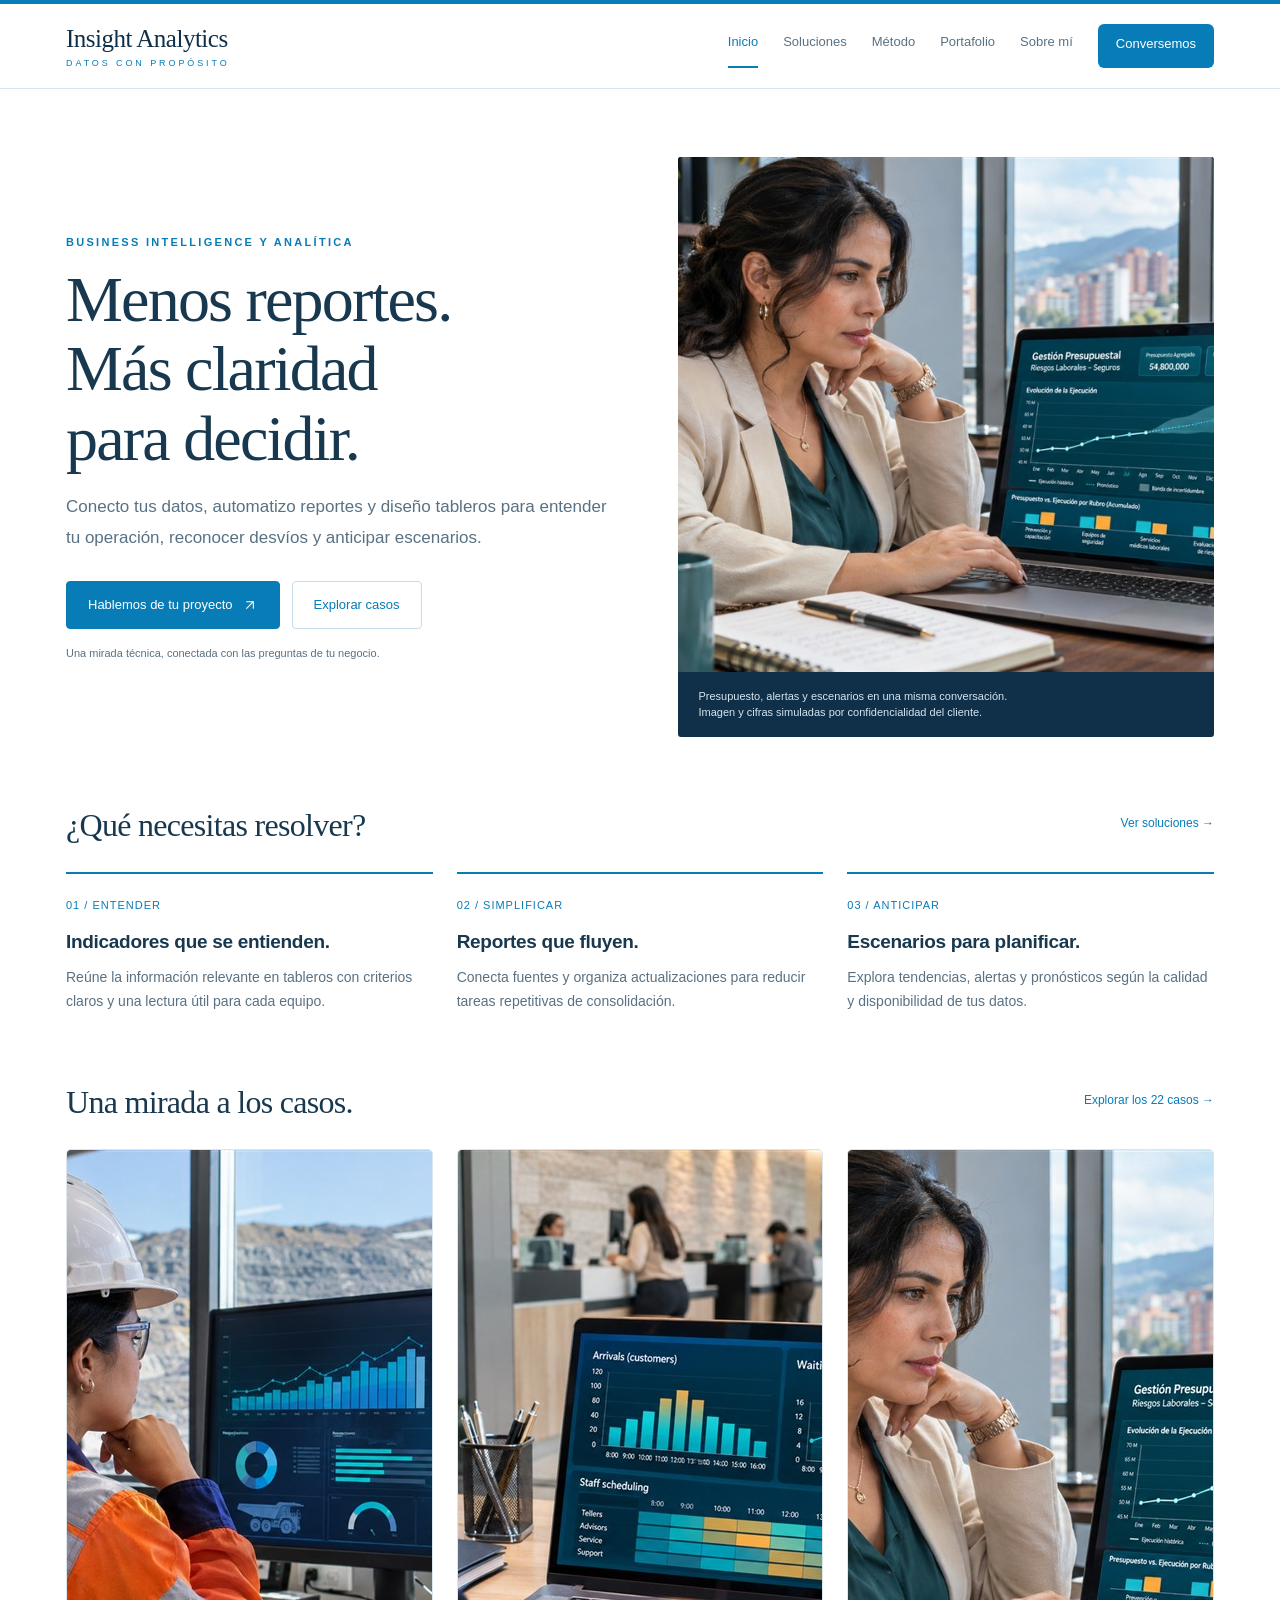
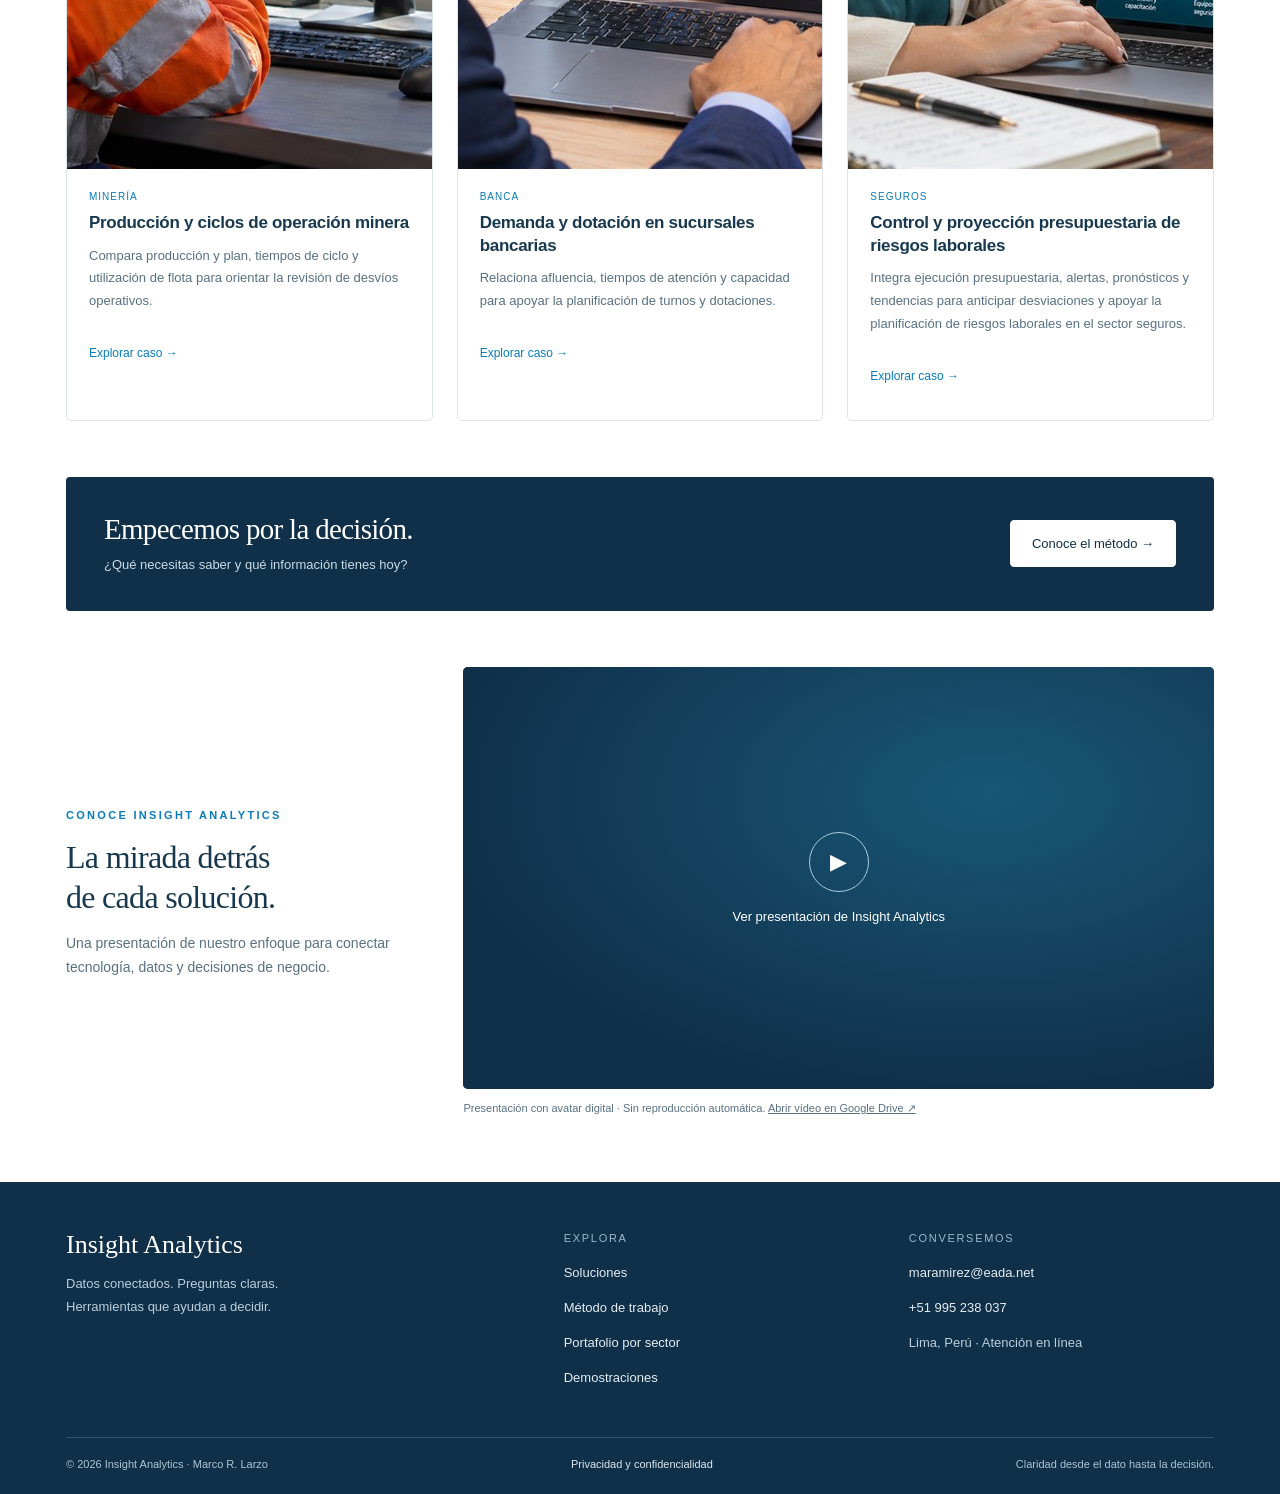
==== commit 4235bd5b: "Add files via upload" ====
--- a/index.html
+++ b/index.html
@@ -1,9 +1,9 @@
-<!doctype html><html lang="es"><head><meta charset="utf-8"><meta name="viewport" content="width=device-width,initial-scale=1"><meta name="referrer" content="strict-origin-when-cross-origin"><title>Business Intelligence y analítica | Insight Analytics</title><meta name="description" content="Dashboards, reportes automatizados y analítica para entender tu operación y explorar escenarios."><meta name="theme-color" content="#102f48"><link rel="icon" type="image/svg+xml" href="pages/assets/favicon.svg"><link rel="stylesheet" href="pages/assets/site.css"><script src="pages/assets/site.js" defer></script></head><body><div id="ia-site-prototype"><a class="skip-link" href="#main-content">Ir al contenido</a><header class="site-nav"><a class="brand" href="index.html" aria-label="Insight Analytics, inicio">Insight Analytics<small>DATOS CON PROPÓSITO</small></a><button type="button" class="menu-toggle" aria-expanded="false" aria-controls="primary-navigation">Menú <span aria-hidden="true">☰</span></button><nav class="nav-items" id="primary-navigation" aria-label="Navegación principal"><a class="nav-item" href="index.html" aria-current="page">Inicio</a><a class="nav-item" href="pages/soluciones.html">Soluciones</a><a class="nav-item" href="pages/metodologia.html">Método</a><a class="nav-item" href="pages/casos.html">Casos</a><a class="nav-item" href="pages/sobre-mi.html">Sobre mí</a><a class="nav-item" href="pages/contacto.html">Conversemos</a></nav></header><main id="main-content"><section class="page">
+<!doctype html><html lang="es"><head><meta charset="utf-8"><meta name="viewport" content="width=device-width,initial-scale=1"><meta name="referrer" content="strict-origin-when-cross-origin"><title>Business Intelligence y analítica | Insight Analytics</title><meta name="description" content="Dashboards, reportes automatizados y analítica para entender tu operación y explorar escenarios."><meta name="theme-color" content="#102f48"><link rel="icon" type="image/svg+xml" href="pages/assets/favicon.svg"><link rel="stylesheet" href="pages/assets/site.css"><script src="pages/assets/site.js" defer></script></head><body><div id="ia-site-prototype"><a class="skip-link" href="#main-content">Ir al contenido</a><header class="site-nav"><a class="brand" href="index.html" aria-label="Insight Analytics, inicio">Insight Analytics<small>DATOS CON PROPÓSITO</small></a><button type="button" class="menu-toggle" aria-expanded="false" aria-controls="primary-navigation">Menú <span aria-hidden="true">☰</span></button><nav class="nav-items" id="primary-navigation" aria-label="Navegación principal"><a class="nav-item" href="index.html" aria-current="page">Inicio</a><a class="nav-item" href="pages/soluciones.html">Soluciones</a><a class="nav-item" href="pages/metodologia.html">Método</a><a class="nav-item" href="pages/portafolio.html">Portafolio</a><a class="nav-item" href="pages/sobre-mi.html">Sobre mí</a><a class="nav-item" href="pages/contacto.html">Conversemos</a></nav></header><main id="main-content"><section class="page">
     <div class="hero">
-      <div><span class="eyebrow">BUSINESS INTELLIGENCE Y ANALÍTICA</span><h1>Menos reportes.<br>Más claridad<br>para decidir.</h1><p class="lead">Conecto tus datos, automatizo reportes y diseño tableros para entender tu operación, reconocer desvíos y anticipar escenarios.</p><div class="actions"><a class="action" href="pages/contacto.html">Hablemos de tu proyecto <svg width="20" height="20" viewBox="0 0 24 24" fill="none" stroke="currentColor" stroke-width="1.6" stroke-linecap="round" stroke-linejoin="round" aria-hidden="true"><path d="M7 17 17 7M7 7h10v10"/></svg></a><a class="action secondary" href="pages/casos.html">Explorar casos</a></div><p class="micro">Una mirada técnica, conectada con las preguntas de tu negocio.</p></div>
+      <div><span class="eyebrow">BUSINESS INTELLIGENCE Y ANALÍTICA</span><h1>Menos reportes.<br>Más claridad<br>para decidir.</h1><p class="lead">Conecto tus datos, automatizo reportes y diseño tableros para entender tu operación, reconocer desvíos y anticipar escenarios.</p><div class="actions"><a class="action" href="pages/contacto.html">Hablemos de tu proyecto <svg width="20" height="20" viewBox="0 0 24 24" fill="none" stroke="currentColor" stroke-width="1.6" stroke-linecap="round" stroke-linejoin="round" aria-hidden="true"><path d="M7 17 17 7M7 7h10v10"/></svg></a><a class="action secondary" href="pages/portafolio.html">Explorar casos</a></div><p class="micro">Una mirada técnica, conectada con las preguntas de tu negocio.</p></div>
       <figure class="hero-visual"><img src="pages/assets/media/caso-22.jpg" alt="Escena sintética de análisis presupuestario en una oficina"><figcaption>Presupuesto, alertas y escenarios en una misma conversación.<br>Imagen y cifras simuladas por confidencialidad del cliente.</figcaption></figure>
     </div>
     <div class="section"><div class="section-heading"><h2>¿Qué necesitas resolver?</h2><a class="text-button" href="pages/soluciones.html">Ver soluciones →</a></div><div class="three"><article class="service"><span class="number">01 / ENTENDER</span><h3>Indicadores que se entienden.</h3><p>Reúne la información relevante en tableros con criterios claros y una lectura útil para cada equipo.</p></article><article class="service"><span class="number">02 / SIMPLIFICAR</span><h3>Reportes que fluyen.</h3><p>Conecta fuentes y organiza actualizaciones para reducir tareas repetitivas de consolidación.</p></article><article class="service"><span class="number">03 / ANTICIPAR</span><h3>Escenarios para planificar.</h3><p>Explora tendencias, alertas y pronósticos según la calidad y disponibilidad de tus datos.</p></article></div></div>
-    <div class="section"><div class="section-heading"><h2>Una mirada a los casos.</h2><a class="text-button" href="pages/casos.html">Explorar los 22 casos →</a></div><div class="three"><article class="case" data-category="Minería" data-id="1"><img src="pages/assets/media/caso-01.jpg" width="1100" height="619" alt="Escena sintética: Producción y ciclos de operación minera" loading="lazy"><div class="case-body"><span class="sector">Minería</span><h3>Producción y ciclos de operación minera</h3><p>Compara producción y plan, tiempos de ciclo y utilización de flota para orientar la revisión de desvíos operativos.</p><a class="text-button" href="pages/casos.html#caso-1" data-case-id="1">Explorar caso →</a></div></article><article class="case" data-category="Banca" data-id="16"><img src="pages/assets/media/caso-16.jpg" width="1100" height="619" alt="Escena sintética: Demanda y dotación en sucursales bancarias" loading="lazy"><div class="case-body"><span class="sector">Banca</span><h3>Demanda y dotación en sucursales bancarias</h3><p>Relaciona afluencia, tiempos de atención y capacidad para apoyar la planificación de turnos y dotaciones.</p><a class="text-button" href="pages/casos.html#caso-16" data-case-id="16">Explorar caso →</a></div></article><article class="case" data-category="Seguros" data-id="22"><img src="pages/assets/media/caso-22.jpg" width="1100" height="619" alt="Escena sintética: Control y proyección presupuestaria de riesgos laborales" loading="lazy"><div class="case-body"><span class="sector">Seguros</span><h3>Control y proyección presupuestaria de riesgos laborales</h3><p>Integra ejecución presupuestaria, alertas, pronósticos y tendencias para anticipar desviaciones y apoyar la planificación de riesgos laborales en el sector seguros.</p><a class="text-button" href="pages/casos.html#caso-22" data-case-id="22">Explorar caso →</a></div></article></div></div>
+    <div class="section"><div class="section-heading"><h2>Una mirada a los casos.</h2><a class="text-button" href="pages/portafolio.html">Explorar los 22 casos →</a></div><div class="three"><article class="case" data-category="Minería" data-id="1"><img src="pages/assets/media/caso-01.jpg" width="1100" height="619" alt="Escena sintética: Producción y ciclos de operación minera" loading="lazy"><div class="case-body"><span class="sector">Minería</span><h3>Producción y ciclos de operación minera</h3><p>Compara producción y plan, tiempos de ciclo y utilización de flota para orientar la revisión de desvíos operativos.</p><a class="text-button" href="pages/portafolio.html#caso-1" data-case-id="1">Explorar caso →</a></div></article><article class="case" data-category="Banca" data-id="16"><img src="pages/assets/media/caso-16.jpg" width="1100" height="619" alt="Escena sintética: Demanda y dotación en sucursales bancarias" loading="lazy"><div class="case-body"><span class="sector">Banca</span><h3>Demanda y dotación en sucursales bancarias</h3><p>Relaciona afluencia, tiempos de atención y capacidad para apoyar la planificación de turnos y dotaciones.</p><a class="text-button" href="pages/portafolio.html#caso-16" data-case-id="16">Explorar caso →</a></div></article><article class="case" data-category="Seguros" data-id="22"><img src="pages/assets/media/caso-22.jpg" width="1100" height="619" alt="Escena sintética: Control y proyección presupuestaria de riesgos laborales" loading="lazy"><div class="case-body"><span class="sector">Seguros</span><h3>Control y proyección presupuestaria de riesgos laborales</h3><p>Integra ejecución presupuestaria, alertas, pronósticos y tendencias para anticipar desviaciones y apoyar la planificación de riesgos laborales en el sector seguros.</p><a class="text-button" href="pages/portafolio.html#caso-22" data-case-id="22">Explorar caso →</a></div></article></div></div>
     <div class="strip"><div><h2>Empecemos por la decisión.</h2><p>¿Qué necesitas saber y qué información tienes hoy?</p></div><a class="action" href="pages/metodologia.html">Conoce el método →</a></div>
-  <section class="video-section" aria-labelledby="video-home-title"><div><span class="eyebrow">CONOCE INSIGHT ANALYTICS</span><h2 id="video-home-title" style="margin-top:14px">La mirada detrás<br>de cada solución.</h2><p>Una presentación de nuestro enfoque para conectar tecnología, datos y decisiones de negocio.</p></div><div><div class="video-shell"><button type="button" class="video-cover" data-load-video><span class="play-circle" aria-hidden="true">▶</span><span>Ver presentación de Insight Analytics</span></button></div><p class="video-meta">Presentación con avatar digital · Sin reproducción automática. <a href="https://drive.google.com/file/d/1SeKEK8Aq2y3nXBR09cvFx2NW5mN5idof/view" target="_blank" rel="noopener noreferrer">Abrir vídeo en Google Drive ↗</a></p></div></section></section></main><footer class="site-footer"><div class="footer-main"><div><div class="footer-brand">Insight Analytics</div><p>Datos conectados. Preguntas claras.<br>Herramientas que ayudan a decidir.</p></div><div><h2>Explora</h2><a href="pages/soluciones.html">Soluciones</a><a href="pages/metodologia.html">Método de trabajo</a><a href="pages/casos.html">Casos por sector</a><a href="pages/demostraciones.html">Demostraciones</a></div><div><h2>Conversemos</h2><a href="mailto:maramirez@eada.net">maramirez@eada.net</a><a href="tel:+51995238037">+51 995 238 037</a><p>Lima, Perú · Atención en línea</p></div></div><div class="footer-bottom"><span>© 2026 Insight Analytics · Marco R. Larzo</span><a href="pages/privacidad.html">Privacidad y confidencialidad</a><span>Claridad desde el dato hasta la decisión.</span></div></footer></div></body></html>
+  <section class="video-section" aria-labelledby="video-home-title"><div><span class="eyebrow">CONOCE INSIGHT ANALYTICS</span><h2 id="video-home-title" style="margin-top:14px">La mirada detrás<br>de cada solución.</h2><p>Una presentación de nuestro enfoque para conectar tecnología, datos y decisiones de negocio.</p></div><div><div class="video-shell"><button type="button" class="video-cover" data-load-video><span class="play-circle" aria-hidden="true">▶</span><span>Ver presentación de Insight Analytics</span></button></div><p class="video-meta">Presentación con avatar digital · Sin reproducción automática. <a href="https://drive.google.com/file/d/1SeKEK8Aq2y3nXBR09cvFx2NW5mN5idof/view" target="_blank" rel="noopener noreferrer">Abrir vídeo en Google Drive ↗</a></p></div></section></section></main><footer class="site-footer"><div class="footer-main"><div><div class="footer-brand">Insight Analytics</div><p>Datos conectados. Preguntas claras.<br>Herramientas que ayudan a decidir.</p></div><div><h2>Explora</h2><a href="pages/soluciones.html">Soluciones</a><a href="pages/metodologia.html">Método de trabajo</a><a href="pages/portafolio.html">Portafolio por sector</a><a href="pages/demostraciones.html">Demostraciones</a></div><div><h2>Conversemos</h2><a href="mailto:maramirez@eada.net">maramirez@eada.net</a><a href="tel:+51995238037">+51 995 238 037</a><p>Lima, Perú · Atención en línea</p></div></div><div class="footer-bottom"><span>© 2026 Insight Analytics · Marco R. Larzo</span><a href="pages/privacidad.html">Privacidad y confidencialidad</a><span>Claridad desde el dato hasta la decisión.</span></div></footer></div></body></html>
--- a/pages/assets/site.css
+++ b/pages/assets/site.css
@@ -0,0 +1,117 @@
+
+#ia-site-prototype{--blue:#087cb7;--navy:#102f48;--ink:#17384f;--muted:#597183;--line:#dce5eb;--soft:#f3f7f9;font-family:Arial,Helvetica,sans-serif;color:var(--ink);background:#fff;}
+#ia-site-prototype *{box-sizing:border-box;}
+#ia-site-prototype [hidden]{display:none!important;}
+#ia-site-prototype button,#ia-site-prototype input,#ia-site-prototype select,#ia-site-prototype textarea{font:inherit;}
+#ia-site-prototype button{color:inherit;}
+#ia-site-prototype .site-nav{display:flex;align-items:center;justify-content:space-between;gap:20px;padding:22px 30px;border-bottom:1px solid var(--line);background:#fff;}
+#ia-site-prototype .brand{border:0;background:none;padding:0;font-family:Georgia,serif;font-size:23px;color:var(--navy);white-space:nowrap;text-align:left;}
+#ia-site-prototype .brand small{display:block;font:10px Arial,sans-serif;letter-spacing:2.7px;color:var(--blue);margin-top:5px;}
+#ia-site-prototype .nav-items{display:flex;gap:18px;align-items:center;}
+#ia-site-prototype .nav-item{background:transparent;border:0;padding:10px 0;font-size:12px;color:var(--muted);min-height:44px;white-space:nowrap;}
+#ia-site-prototype .nav-item[aria-current="page"]{color:var(--blue);box-shadow:inset 0 -2px var(--blue);}
+#ia-site-prototype .nav-item:last-child{background:var(--blue);color:#fff;padding:11px 14px;border-radius:6px;box-shadow:none;}
+#ia-site-prototype .page{padding:44px 38px 30px;}
+#ia-site-prototype .eyebrow{font-size:10px;letter-spacing:2px;color:var(--blue);font-weight:700;text-transform:uppercase;}
+#ia-site-prototype h1{font-size:43px;line-height:1.12;letter-spacing:-1.5px;font-weight:600;margin:15px 0 18px;max-width:720px;}
+#ia-site-prototype h2{font-size:26px;letter-spacing:-.6px;font-weight:500;line-height:1.25;margin:0 0 14px;}
+#ia-site-prototype h3{font-size:18px;line-height:1.35;margin:0 0 10px;font-weight:600;}
+#ia-site-prototype p{font-size:14px;line-height:1.75;margin:0;color:var(--muted);}
+#ia-site-prototype .lead{font-size:15px;max-width:640px;}
+#ia-site-prototype .hero{display:grid;grid-template-columns:1.02fr .98fr;gap:35px;align-items:center;}
+#ia-site-prototype .hero h1{font-size:46px;}
+#ia-site-prototype .hero-visual{margin:0;border-radius:12px;overflow:hidden;background:var(--navy);}
+#ia-site-prototype .hero-visual img{width:100%;aspect-ratio:1.15;object-fit:cover;display:block;}
+#ia-site-prototype .hero-visual figcaption{padding:14px 18px;color:#d5e5ef;font-size:11px;line-height:1.5;}
+#ia-site-prototype .actions{display:flex;flex-wrap:wrap;gap:10px;margin-top:24px;}
+#ia-site-prototype .action{display:inline-flex;align-items:center;justify-content:center;gap:9px;min-height:44px;border-radius:6px;background:var(--blue);color:#fff;border:1px solid var(--blue);padding:12px 18px;font-size:12px;}
+#ia-site-prototype .action.secondary{background:#fff;color:var(--blue);border-color:#c8dce8;}
+#ia-site-prototype .action svg{width:16px;height:16px;}
+#ia-site-prototype .micro{font-size:11px;line-height:1.6;}
+#ia-site-prototype .hero .micro{margin-top:16px;}
+#ia-site-prototype .section{margin-top:42px;}
+#ia-site-prototype .section-heading{display:flex;align-items:end;justify-content:space-between;gap:18px;margin-bottom:20px;}
+#ia-site-prototype .section-heading h2{margin-bottom:0;}
+#ia-site-prototype .text-button{border:0;background:none;padding:10px 0;color:var(--blue);font-size:12px;min-height:44px;text-align:left;}
+#ia-site-prototype .three{display:grid;grid-template-columns:repeat(3,minmax(0,1fr));gap:18px;}
+#ia-site-prototype .service{border-top:2px solid var(--blue);padding:22px 0 0;}
+#ia-site-prototype .service .number{font-size:11px;letter-spacing:1px;color:var(--blue);display:block;margin-bottom:14px;}
+#ia-site-prototype .service p{font-size:13px;}
+#ia-site-prototype .strip{display:flex;justify-content:space-between;gap:25px;align-items:center;background:var(--navy);color:#fff;padding:26px 28px;border-radius:10px;margin-top:36px;}
+#ia-site-prototype .strip h2{font-size:23px;margin-bottom:7px;}
+#ia-site-prototype .strip p{color:#c8dbe7;font-size:13px;}
+#ia-site-prototype .strip .action{flex-shrink:0;background:#fff;border-color:#fff;color:var(--navy);}
+#ia-site-prototype .case{border:1px solid var(--line);border-radius:10px;overflow:hidden;background:#fff;display:flex;flex-direction:column;}
+#ia-site-prototype .case img{width:100%;aspect-ratio:16/9;object-fit:cover;display:block;}
+#ia-site-prototype .case-body{padding:18px;display:flex;flex:1;flex-direction:column;align-items:start;}
+#ia-site-prototype .case .sector{font-size:10px;text-transform:uppercase;letter-spacing:1px;color:var(--blue);margin-bottom:10px;}
+#ia-site-prototype .case h3{font-size:16px;}
+#ia-site-prototype .case p{font-size:12px;}
+#ia-site-prototype .case button{margin-top:auto;}
+#ia-site-prototype .filters{display:flex;flex-wrap:wrap;gap:7px;margin:24px 0 15px;}
+#ia-site-prototype .filter{border:1px solid #cadce7;background:#fff;border-radius:6px;padding:10px 12px;min-height:44px;font-size:12px;}
+#ia-site-prototype .filter[aria-pressed="true"]{background:var(--navy);color:#fff;border-color:var(--navy);}
+#ia-site-prototype .case-count{margin-bottom:20px;font-size:11px;}
+#ia-site-prototype .detail{padding:24px;background:var(--soft);border-radius:10px;margin-bottom:24px;}
+#ia-site-prototype .detail-layout{display:grid;grid-template-columns:.8fr 1.2fr;gap:24px;align-items:start;margin-top:14px;}
+#ia-site-prototype .detail img{width:100%;border-radius:8px;}
+#ia-site-prototype .detail p{font-size:13px;}
+#ia-site-prototype .detail h3{margin:18px 0 6px;font-size:14px;}
+#ia-site-prototype .service-detail{display:grid;grid-template-columns:.7fr 1.3fr;gap:36px;padding:30px 0;border-top:1px solid var(--line);}
+#ia-site-prototype .service-detail h2{font-size:24px;}
+#ia-site-prototype .service-detail ul{padding-left:18px;margin:12px 0 0;color:var(--muted);font-size:13px;line-height:1.9;}
+#ia-site-prototype .scope{font-size:12px;margin-top:15px;padding:12px 15px;background:var(--soft);border-radius:6px;color:#456276;line-height:1.7;}
+#ia-site-prototype .steps{margin-top:30px;}
+#ia-site-prototype .step{display:grid;grid-template-columns:40px 1fr 1fr;gap:20px;padding:24px 0;border-top:1px solid var(--line);}
+#ia-site-prototype .step-num{font-size:13px;color:var(--blue);}
+#ia-site-prototype .step p{font-size:13px;}
+#ia-site-prototype .deliverable{font-size:11px;color:var(--blue);text-transform:uppercase;letter-spacing:1px;display:block;margin-bottom:8px;}
+#ia-site-prototype .bio{display:grid;grid-template-columns:.65fr 1.35fr;gap:40px;margin-top:30px;}
+#ia-site-prototype .bio-signature{padding:30px;background:var(--navy);color:#fff;border-radius:10px;align-self:start;}
+#ia-site-prototype .bio-signature h2{font-family:Georgia,serif;font-size:30px;}
+#ia-site-prototype .bio-signature p{font-size:13px;color:#c8dbe7;}
+#ia-site-prototype .bio-copy p{margin-bottom:18px;}
+#ia-site-prototype .values{padding:20px 0;border-top:1px solid var(--line);}
+#ia-site-prototype .values h3{font-size:16px;}
+#ia-site-prototype .demo{border:1px solid var(--line);border-radius:12px;margin-top:28px;overflow:hidden;}
+#ia-site-prototype .demo-head{padding:18px 22px;display:flex;justify-content:space-between;align-items:center;gap:15px;background:var(--soft);}
+#ia-site-prototype .demo-head h2{font-size:20px;margin-bottom:5px;}
+#ia-site-prototype select{border:1px solid #c8d8e3;border-radius:6px;padding:11px;background:#fff;font-size:13px;color:var(--ink);max-width:100%;}
+#ia-site-prototype .demo-content{padding:24px;}
+#ia-site-prototype .demo-metrics{display:grid;grid-template-columns:1fr 1fr 1fr;gap:15px;margin-bottom:22px;}
+#ia-site-prototype .demo-metrics div{border-left:2px solid var(--blue);padding-left:14px;}
+#ia-site-prototype .demo-metrics span{font-size:11px;color:var(--muted);display:block;margin-bottom:8px;}
+#ia-site-prototype .demo-metrics strong{font-size:25px;font-weight:500;}
+#ia-site-prototype table{width:100%;border-collapse:collapse;font-size:12px;}
+#ia-site-prototype th{text-align:left;font-weight:500;color:var(--muted);}
+#ia-site-prototype td,#ia-site-prototype th{padding:13px 8px;border-bottom:1px solid var(--line);}
+#ia-site-prototype td:last-child,#ia-site-prototype th:last-child{text-align:right;}
+#ia-site-prototype .contact-layout{display:grid;grid-template-columns:.85fr 1.15fr;gap:40px;margin-top:30px;}
+#ia-site-prototype .contact-aside{border-radius:12px;padding:28px;background:var(--navy);color:#fff;align-self:start;}
+#ia-site-prototype .contact-aside h2{font-size:24px;}
+#ia-site-prototype .contact-aside p{color:#c8dbe7;font-size:13px;}
+#ia-site-prototype .contact-aside a{display:block;margin-top:20px;color:#fff;font-size:13px;text-decoration:none;overflow-wrap:anywhere;}
+#ia-site-prototype .contact-aside button{display:block;color:#fff;border:0;background:transparent;border-top:1px solid #35556d;padding:20px 0 0;margin-top:25px;text-align:left;min-height:44px;font-size:13px;}
+#ia-site-prototype .fields{display:grid;grid-template-columns:1fr 1fr;gap:16px;}
+#ia-site-prototype label{display:flex;flex-direction:column;gap:8px;font-size:12px;font-weight:500;}
+#ia-site-prototype .full{grid-column:1/-1;}
+#ia-site-prototype input,#ia-site-prototype textarea{border:1px solid #c8d8e3;border-radius:6px;padding:12px;width:100%;background:#fff;color:var(--ink);font-size:14px;min-height:44px;}
+#ia-site-prototype textarea{min-height:105px;resize:vertical;}
+#ia-site-prototype .local-confirm{background:#eaf5ee;color:#1d6041;padding:16px;border-radius:8px;margin-top:16px;font-size:13px;line-height:1.6;}
+#ia-site-prototype .site-footer{border-top:1px solid var(--line);padding:22px 38px;display:flex;justify-content:space-between;flex-wrap:wrap;gap:15px;background:#fff;color:var(--muted);font-size:11px;}
+#ia-site-prototype .footer-links{display:flex;gap:20px;flex-wrap:wrap;}
+#ia-site-prototype .site-footer button{border:0;background:none;padding:0;font-size:11px;min-height:30px;color:var(--muted);}
+@media(max-width:800px){#ia-site-prototype .site-nav{flex-wrap:wrap;padding:20px 24px;}#ia-site-prototype .nav-items{width:100%;justify-content:space-between;gap:8px;flex-wrap:wrap;}#ia-site-prototype .hero h1{font-size:38px;}#ia-site-prototype .hero{gap:25px;}#ia-site-prototype .page{padding:34px 24px 28px;}}
+@media(max-width:600px){#ia-site-prototype .hero,#ia-site-prototype .three,#ia-site-prototype .detail-layout,#ia-site-prototype .service-detail,#ia-site-prototype .bio,#ia-site-prototype .contact-layout{grid-template-columns:1fr;}#ia-site-prototype .hero h1,#ia-site-prototype h1{font-size:34px;}#ia-site-prototype .hero-visual img{aspect-ratio:16/10;}#ia-site-prototype .strip{align-items:start;flex-direction:column;padding:24px;}#ia-site-prototype .step{grid-template-columns:30px 1fr;gap:12px;}#ia-site-prototype .step>div:last-child{grid-column:2;}#ia-site-prototype .fields{grid-template-columns:1fr;}#ia-site-prototype .demo-head{flex-direction:column;align-items:start;}#ia-site-prototype .demo-content{padding:16px;}#ia-site-prototype .demo-metrics{grid-template-columns:1fr;gap:18px;}#ia-site-prototype .section-heading{align-items:start;flex-direction:column;gap:8px;}#ia-site-prototype input,#ia-site-prototype textarea,#ia-site-prototype select{font-size:16px;}#ia-site-prototype .site-footer{padding:22px 24px;}#ia-site-prototype td,#ia-site-prototype th{padding:11px 4px;font-size:11px;}}
+
+/* Insight Analytics — sistema editorial compartido */
+html{scroll-behavior:smooth;scroll-padding-top:105px}body{margin:0;background:#fff;color:#17384f}a{color:inherit}button,a,input,textarea,select{-webkit-tap-highlight-color:transparent}button,a{touch-action:manipulation}button:focus-visible,a:focus-visible,input:focus-visible,textarea:focus-visible,select:focus-visible{outline:3px solid #1594c7;outline-offset:4px}button{cursor:pointer}img{max-width:100%}#ia-site-prototype{font-family:Arial,Helvetica,sans-serif}#ia-site-prototype .page{max-width:1260px;margin:0 auto;padding:68px 56px 64px}#ia-site-prototype .site-nav{max-width:none;position:sticky;top:0;z-index:30;padding:20px max(28px,calc((100% - 1148px)/2));box-shadow:0 2px 12px #102f4806;border-top:4px solid #087cb7;gap:30px}#ia-site-prototype .brand{font-size:25px;text-decoration:none;letter-spacing:-.5px}#ia-site-prototype .brand small{font-size:9px;letter-spacing:2.9px}#ia-site-prototype .nav-items{gap:25px}#ia-site-prototype .nav-item{text-decoration:none;font-size:13px}#ia-site-prototype .nav-item:last-child{padding:12px 18px}#ia-site-prototype h1{font-family:Georgia,'Times New Roman',serif;font-weight:400;font-size:54px;letter-spacing:-1.8px;line-height:1.09}#ia-site-prototype .hero h1{font-size:64px}#ia-site-prototype h2{font-family:Georgia,'Times New Roman',serif;font-size:32px;font-weight:400;letter-spacing:-.7px}#ia-site-prototype h3{font-size:19px;letter-spacing:-.3px}#ia-site-prototype .lead{font-size:17px;line-height:1.8}#ia-site-prototype .eyebrow{font-size:11px;letter-spacing:2.3px}#ia-site-prototype .hero{gap:55px}#ia-site-prototype .hero-visual{border-radius:3px}#ia-site-prototype .hero-visual img{aspect-ratio:1.04}#ia-site-prototype .hero-visual figcaption{font-size:11px;padding:16px 20px}#ia-site-prototype .actions{margin-top:28px;gap:12px}#ia-site-prototype .action{text-decoration:none;font-size:13px;line-height:1.5;border-radius:4px;padding:13px 21px;transition:background .2s,transform .2s}#ia-site-prototype .action:hover{background:#086598;border-color:#086598;transform:translateY(-1px)}#ia-site-prototype .action.secondary:hover{background:#edf5f9;color:#065e8d;border-color:#b0cddc}#ia-site-prototype .text-button{text-decoration:none;display:inline-flex;align-items:center}#ia-site-prototype .section{margin-top:64px}#ia-site-prototype .section-heading{margin-bottom:27px}#ia-site-prototype .three{gap:24px}#ia-site-prototype .service{padding-top:25px}#ia-site-prototype .service .number{margin-bottom:18px}#ia-site-prototype .service p{font-size:14px}#ia-site-prototype .strip{padding:34px 38px;margin-top:56px;border-radius:4px}#ia-site-prototype .strip h2{font-size:29px}#ia-site-prototype .strip .action:hover{background:#edf5f9;color:#102f48;border-color:#edf5f9}#ia-site-prototype .case{border-radius:5px;transition:box-shadow .2s,transform .2s}#ia-site-prototype .case:hover{box-shadow:0 12px 32px #17384f12;transform:translateY(-3px)}#ia-site-prototype .case-body{padding:22px}#ia-site-prototype .case h3{font-size:17px}#ia-site-prototype .case p{font-size:13px}#ia-site-prototype .case .text-button{margin-top:18px}#ia-site-prototype .service-detail{padding:38px 0}#ia-site-prototype .service-detail p{font-size:15px}#ia-site-prototype .scope{font-size:13px;padding:16px 18px}#ia-site-prototype .bio-copy p{font-size:15px}#ia-site-prototype .bio-signature{border-radius:4px;padding:36px}#ia-site-prototype .bio-signature h2{font-size:38px}#ia-site-prototype .contact-aside{border-radius:4px}#ia-site-prototype .site-footer{padding:0;background:#102f48;color:#cadce8;display:block;border:0}#ia-site-prototype .footer-main{max-width:1260px;margin:auto;padding:48px 56px 34px;display:grid;grid-template-columns:1.5fr 1fr 1fr;gap:40px}#ia-site-prototype .footer-brand{font-family:Georgia,serif;color:#fff;font-size:26px;margin-bottom:13px}#ia-site-prototype .footer-main p{font-size:13px;color:#b9cfdd;max-width:300px}#ia-site-prototype .footer-main h2{font:500 11px Arial,sans-serif;letter-spacing:1.7px;text-transform:uppercase;color:#9cbacd;margin:2px 0 18px}#ia-site-prototype .footer-main a{display:block;font-size:13px;color:#e3edf3;text-decoration:none;margin:0 0 13px;line-height:1.7;overflow-wrap:anywhere}#ia-site-prototype .footer-main a:hover{text-decoration:underline}#ia-site-prototype .footer-bottom{max-width:1148px;margin:0 auto;border-top:1px solid #355267;padding:20px 0 24px;display:flex;justify-content:space-between;gap:15px;flex-wrap:wrap;font-size:11px;color:#adc5d4}#ia-site-prototype .footer-bottom a{color:#dce8ef;text-decoration:none}#ia-site-prototype .menu-toggle{display:none;border:1px solid #d2e1e9;border-radius:5px;background:#fff;min-height:44px;padding:10px 13px;font-size:13px}#ia-site-prototype .skip-link{position:absolute;top:-100px;left:20px;z-index:100;background:#fff;padding:15px;color:#102f48}#ia-site-prototype .skip-link:focus{top:10px}#ia-site-prototype .video-section{margin-top:56px;display:grid;grid-template-columns:.65fr 1.35fr;gap:36px;align-items:center}#ia-site-prototype .video-shell{aspect-ratio:16/9;position:relative;background:#102f48;border-radius:5px;overflow:hidden}#ia-site-prototype .video-shell iframe{width:100%;height:100%;border:0;position:absolute;inset:0}#ia-site-prototype .video-cover{position:absolute;inset:0;display:flex;align-items:center;justify-content:center;flex-direction:column;gap:17px;color:#fff;border:0;background:radial-gradient(ellipse at 70% 30%,#185777,#102f48 75%);width:100%;font:inherit}#ia-site-prototype .play-circle{width:60px;height:60px;border:1px solid #a6cbdc;border-radius:50%;display:grid;place-items:center;font-size:22px}#ia-site-prototype .video-cover span:last-child{font-size:13px}#ia-site-prototype .video-meta{font-size:11px;margin-top:10px}#ia-site-prototype .demo-status{margin:12px 0;color:#087cb7;font-size:12px}#ia-site-prototype .demo-content{overflow-x:auto}#ia-site-prototype .case-count{font-size:12px}#ia-site-prototype .detail{border-radius:5px;padding:30px}#ia-site-prototype .detail p{font-size:14px}#ia-site-prototype .contact-processing{font-size:11px;line-height:1.7;margin-top:12px}#ia-site-prototype .legal-copy{max-width:780px}#ia-site-prototype .legal-copy h2{margin-top:36px}#ia-site-prototype .legal-copy p,#ia-site-prototype .legal-copy li{font-size:14px;line-height:1.8;color:#597183}#ia-site-prototype .legal-copy li{margin-bottom:9px}
+/* Ruta metodológica: navegación explícita, sin reproducción automática. */
+#ia-site-prototype .method-intro{display:grid;grid-template-columns:1.4fr .6fr;gap:40px;align-items:end}#ia-site-prototype .method-note{border-left:2px solid #087cb7;padding:4px 0 4px 20px;font-size:13px;line-height:1.8;color:#597183}#ia-site-prototype .method-map{position:relative;margin-top:48px;display:grid;grid-template-columns:repeat(5,1fr);gap:12px}#ia-site-prototype .method-map:before{content:'';position:absolute;top:25px;left:10%;right:10%;height:2px;background:#d7e4ec}#ia-site-prototype .method-step{position:relative;z-index:1;border:0;background:transparent;padding:0 5px 18px;display:flex;flex-direction:column;align-items:center;gap:14px;min-height:110px;color:#597183;font-size:12px;line-height:1.5}#ia-site-prototype .method-node{display:grid;place-items:center;width:52px;height:52px;background:#fff;border:1px solid #c8dbe6;border-radius:50%;color:#52758b;font-size:15px;transition:background .2s,color .2s,box-shadow .2s}#ia-site-prototype .method-step[aria-selected=true] .method-node{background:#087cb7;color:#fff;border-color:#087cb7;box-shadow:0 0 0 6px #e7f3f9}#ia-site-prototype .method-step[aria-selected=true]{color:#086a9c;font-weight:600}#ia-site-prototype .method-step.is-before .method-node{background:#edf5f8;color:#087cb7;border-color:#9ec5d9}#ia-site-prototype .method-panel{display:grid;grid-template-columns:1.2fr .8fr;gap:38px;background:#f3f7f9;border:1px solid #e1e9ee;padding:36px;border-radius:5px;min-height:320px}#ia-site-prototype .method-panel h2{font-size:34px;margin:10px 0 14px}#ia-site-prototype .method-panel p{font-size:14px}#ia-site-prototype .method-panel ul{padding-left:18px;color:#456477;font-size:14px;line-height:1.9}#ia-site-prototype .method-gate{background:#fff;padding:25px;border-top:2px solid #087cb7;align-self:stretch}#ia-site-prototype .method-gate h3{font-size:15px;margin-top:14px}#ia-site-prototype .method-gate p{font-size:13px}#ia-site-prototype .method-controls{display:flex;justify-content:space-between;align-items:center;gap:15px;margin-top:24px}#ia-site-prototype .method-controls button{min-height:44px;border:1px solid #c8dbe6;background:#fff;border-radius:4px;color:#087cb7;padding:11px 18px;font-size:13px}#ia-site-prototype .method-controls button:disabled{opacity:.4;cursor:default}#ia-site-prototype .method-controls span{font-size:11px;color:#597183}#ia-site-prototype .method-progress{height:3px;background:#e3ecf1;margin-top:24px;overflow:hidden}#ia-site-prototype .method-progress span{display:block;height:100%;width:100%;background:#087cb7;transform-origin:left;transition:transform .35s ease}#ia-site-prototype .method-panel.is-changing{animation:stage-in .25s ease}@keyframes stage-in{from{opacity:.6;transform:translateY(6px)}to{opacity:1;transform:translateY(0)}}
+@media(min-width:1400px){#ia-site-prototype .hero h1{font-size:70px}}
+@media(max-width:1000px){#ia-site-prototype .site-nav{padding:17px 24px;gap:20px}#ia-site-prototype .nav-items{gap:17px}#ia-site-prototype .nav-item{font-size:12px}#ia-site-prototype .page{padding:44px 30px}#ia-site-prototype .hero h1{font-size:52px}#ia-site-prototype .hero{gap:30px}#ia-site-prototype .footer-main{padding:40px 30px 25px;gap:25px}#ia-site-prototype .footer-bottom{margin:0 30px}#ia-site-prototype .method-panel{gap:25px;padding:28px}}
+@media(max-width:800px){#ia-site-prototype .site-nav{flex-wrap:wrap}#ia-site-prototype .menu-toggle{display:block;margin-left:auto}#ia-site-prototype .nav-items{display:none;width:100%;padding:10px 0 4px;flex-direction:column;align-items:stretch;gap:4px}#ia-site-prototype .nav-items.is-open{display:flex}#ia-site-prototype .nav-item{padding:12px 10px;font-size:14px}#ia-site-prototype .nav-item[aria-current=page]{box-shadow:none;background:#edf5f9;color:#087cb7}#ia-site-prototype .method-intro{grid-template-columns:1fr;gap:20px}#ia-site-prototype .method-panel{grid-template-columns:1fr}#ia-site-prototype .method-map{gap:4px}#ia-site-prototype .method-step{font-size:11px}}
+@media(max-width:600px){html{scroll-padding-top:100px}#ia-site-prototype .page{padding:36px 22px 40px}#ia-site-prototype h1,#ia-site-prototype .hero h1{font-size:43px;letter-spacing:-1.3px}#ia-site-prototype .hero-visual img{aspect-ratio:16/10}#ia-site-prototype .hero{gap:32px}#ia-site-prototype .lead{font-size:16px}#ia-site-prototype h2{font-size:28px}#ia-site-prototype .section{margin-top:44px}#ia-site-prototype .three{gap:24px}#ia-site-prototype .strip{margin-top:38px;padding:25px}#ia-site-prototype .footer-main{grid-template-columns:1fr;padding:35px 24px 20px;gap:25px}#ia-site-prototype .footer-bottom{margin:0 24px;display:block;line-height:2.1}#ia-site-prototype .video-section{grid-template-columns:1fr;gap:20px;margin-top:38px}#ia-site-prototype .method-map{margin-top:30px}#ia-site-prototype .method-node{width:40px;height:40px;font-size:13px}#ia-site-prototype .method-map:before{top:20px}#ia-site-prototype .method-step{gap:12px;min-height:100px;font-size:10px;padding:0 0 10px}#ia-site-prototype .method-panel{padding:24px 20px;gap:22px}#ia-site-prototype .method-panel h2{font-size:29px}#ia-site-prototype .method-gate{padding:20px}#ia-site-prototype .method-controls{gap:8px}#ia-site-prototype .method-controls button{padding:11px 13px;font-size:12px}#ia-site-prototype .method-controls span{font-size:10px}#ia-site-prototype .detail{padding:22px}#ia-site-prototype .bio{gap:25px}}
+@media(prefers-reduced-motion:reduce){html{scroll-behavior:auto}*,*:before,*:after{animation:none!important;transition:none!important;scroll-behavior:auto!important}}
+
+.case-dialog{position:fixed;inset:0;margin:auto;width:min(1000px,calc(100% - 32px));max-height:min(720px,calc(100dvh - 32px));padding:0;border:0;border-radius:12px;color:#17384f;background:#fff;box-shadow:0 24px 90px #102f4840;font-family:Arial,sans-serif;overflow:hidden}.case-dialog:not([open]){display:none}.case-dialog[open]{display:flex;flex-direction:column}.case-dialog::backdrop{background:#10263788}.case-dialog-header{min-height:58px;display:flex;align-items:center;justify-content:space-between;padding:7px 10px 7px 26px;gap:12px;flex-shrink:0;background:#fff;color:#597183;font-size:12px}.close-control{width:44px;height:44px;display:grid;place-items:center;background:transparent;border:0;border-radius:50%;padding:4px}.close-control span{display:grid;place-items:center;width:36px;height:36px;background:#f3f5f6;border:1px solid #d5dce1;border-radius:50%;color:#36434e;font:26px Arial,sans-serif;line-height:1}.close-control:hover span{background:#e6ebef}.case-dialog-body{min-height:0;overflow-y:auto;overscroll-behavior:contain;display:grid;grid-template-columns:1fr 1fr;gap:28px;padding:0 28px 30px}.case-dialog-body figure{margin:0}.case-dialog-body img{width:100%;height:auto;display:block;border-radius:6px}.case-dialog-body figcaption{font-size:11px;line-height:1.6;color:#6a7d89;margin-top:10px}.case-dialog-body h2{font-family:Georgia,serif;font-size:29px;font-weight:400;line-height:1.18;margin:0 0 20px}.case-dialog-body h3{font-size:14px;margin:18px 0 8px}.case-dialog-body p{font-size:14px;line-height:1.75;color:#597183;margin:0}.case-dialog-body .actions{margin-top:24px}.case-dialog-body .action{display:inline-block;background:#087cb7;color:#fff;padding:13px 18px;border-radius:4px;font-size:13px;text-decoration:none}@media(max-width:650px){.case-dialog-body{grid-template-columns:1fr;padding:0 20px 24px;gap:22px}.case-dialog-body h2{font-size:27px}.case-dialog-header{padding-left:20px}}
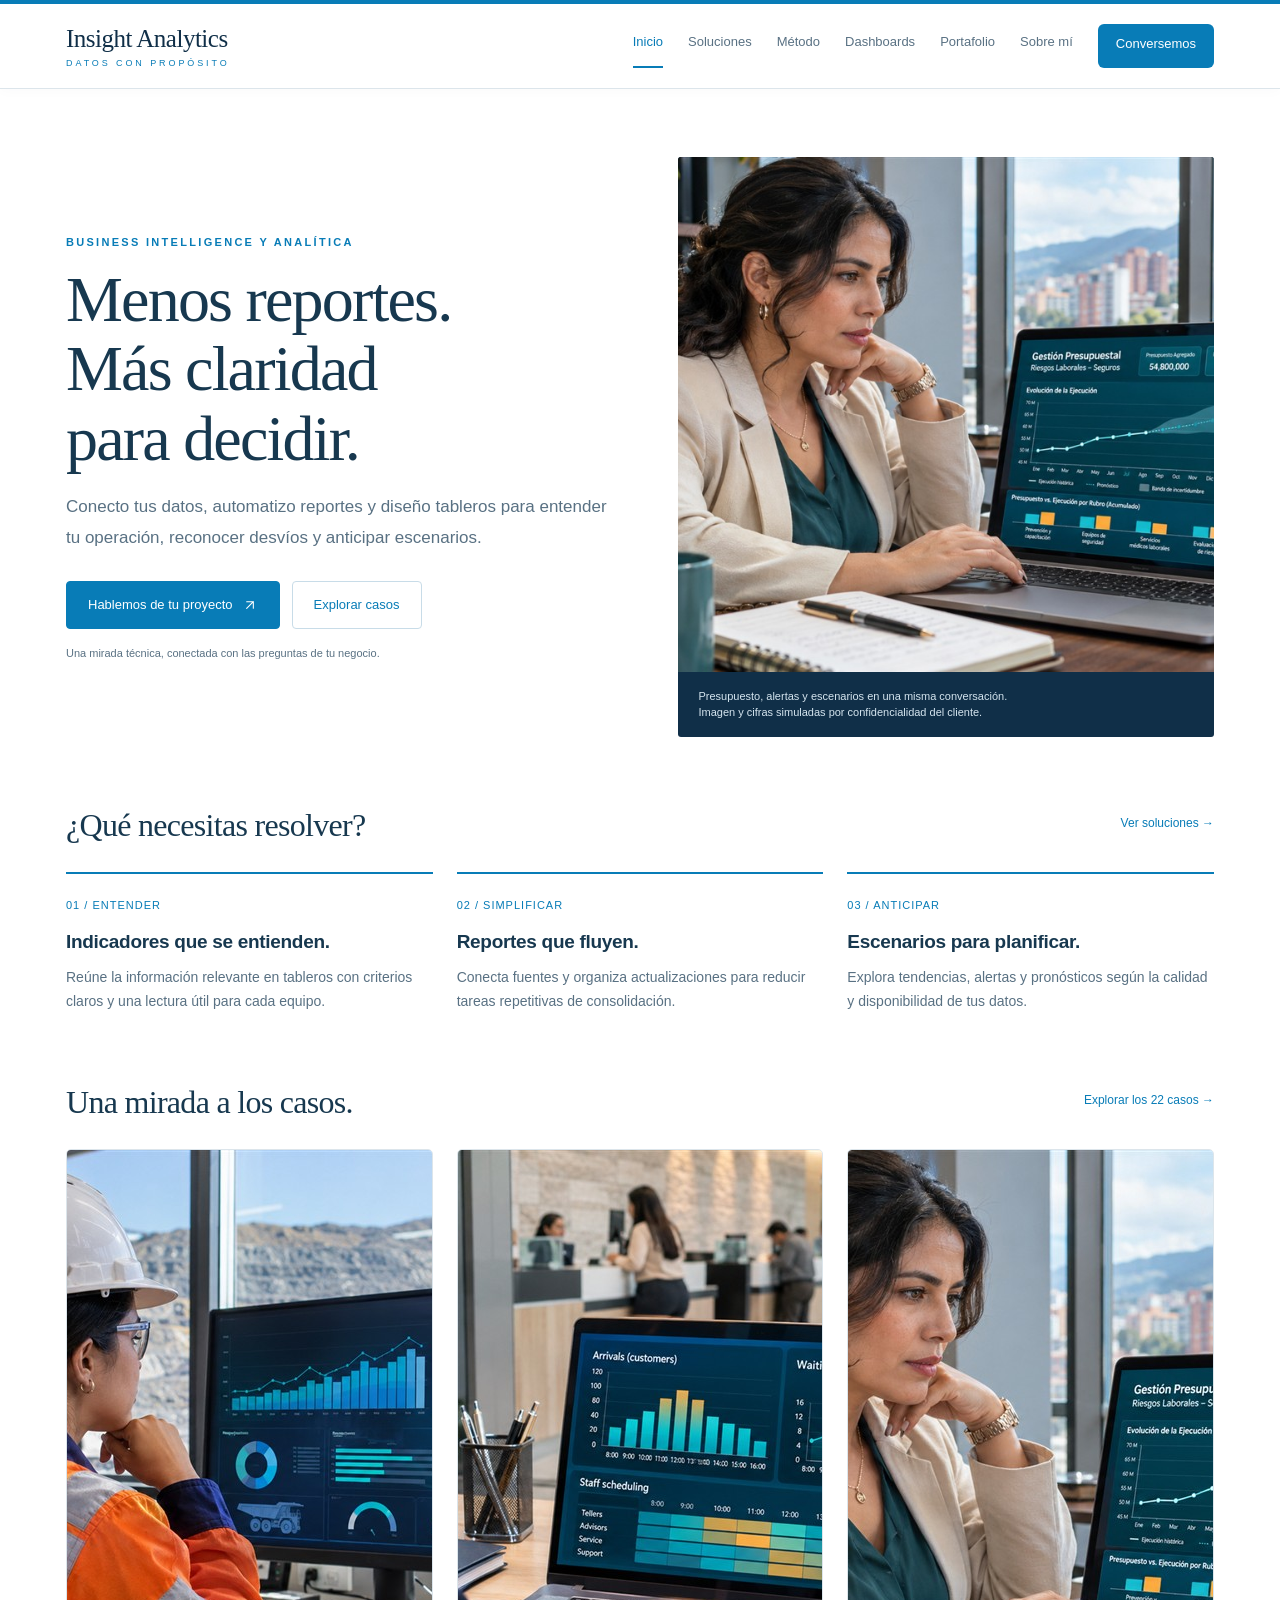
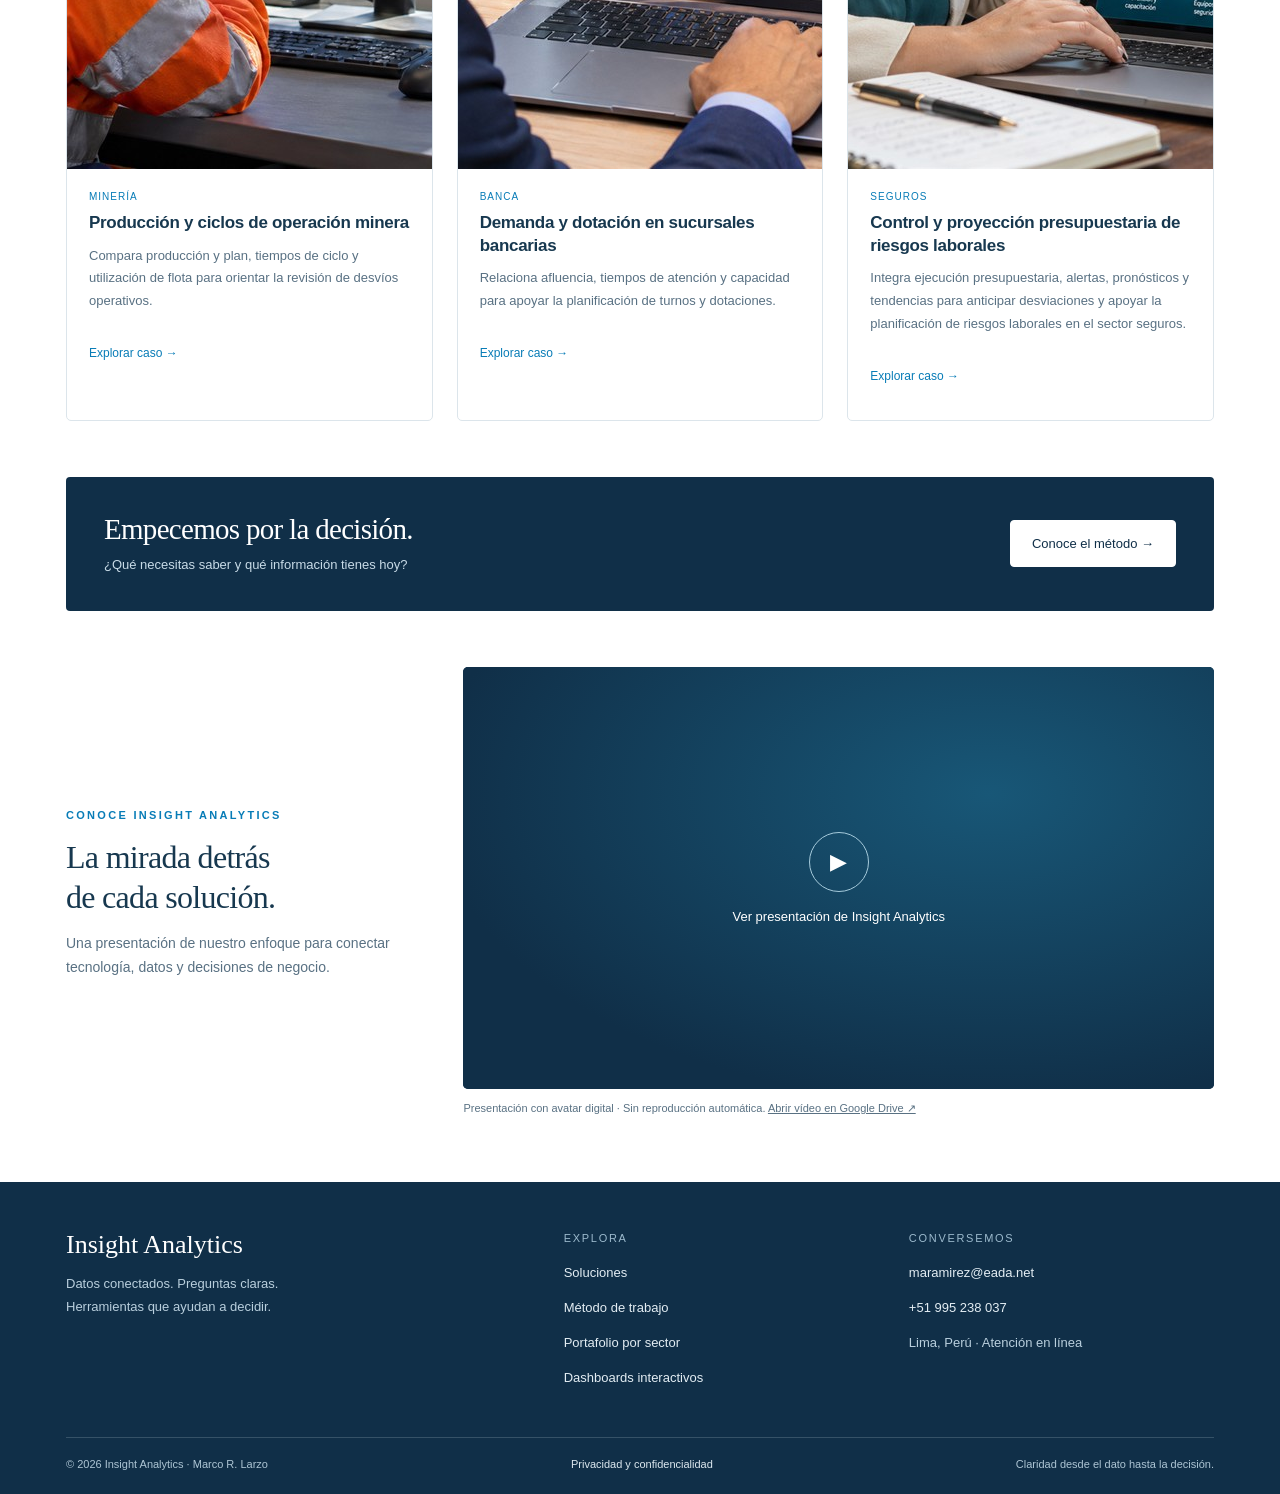
==== commit b2eea1b6: "Add files via upload" ====
--- a/index.html
+++ b/index.html
@@ -1,4 +1,4 @@
-<!doctype html><html lang="es"><head><meta charset="utf-8"><meta name="viewport" content="width=device-width,initial-scale=1"><meta name="referrer" content="strict-origin-when-cross-origin"><title>Business Intelligence y analítica | Insight Analytics</title><meta name="description" content="Dashboards, reportes automatizados y analítica para entender tu operación y explorar escenarios."><meta name="theme-color" content="#102f48"><link rel="icon" type="image/svg+xml" href="pages/assets/favicon.svg"><link rel="stylesheet" href="pages/assets/site.css"><script src="pages/assets/site.js" defer></script></head><body><div id="ia-site-prototype"><a class="skip-link" href="#main-content">Ir al contenido</a><header class="site-nav"><a class="brand" href="index.html" aria-label="Insight Analytics, inicio">Insight Analytics<small>DATOS CON PROPÓSITO</small></a><button type="button" class="menu-toggle" aria-expanded="false" aria-controls="primary-navigation">Menú <span aria-hidden="true">☰</span></button><nav class="nav-items" id="primary-navigation" aria-label="Navegación principal"><a class="nav-item" href="index.html" aria-current="page">Inicio</a><a class="nav-item" href="pages/soluciones.html">Soluciones</a><a class="nav-item" href="pages/metodologia.html">Método</a><a class="nav-item" href="pages/portafolio.html">Portafolio</a><a class="nav-item" href="pages/sobre-mi.html">Sobre mí</a><a class="nav-item" href="pages/contacto.html">Conversemos</a></nav></header><main id="main-content"><section class="page">
+<!doctype html><html lang="es"><head><meta charset="utf-8"><meta name="viewport" content="width=device-width,initial-scale=1"><meta name="referrer" content="strict-origin-when-cross-origin"><title>Business Intelligence y analítica | Insight Analytics</title><meta name="description" content="Dashboards, reportes automatizados y analítica para entender tu operación y explorar escenarios."><meta name="theme-color" content="#102f48"><link rel="icon" type="image/svg+xml" href="pages/assets/favicon.svg"><link rel="stylesheet" href="pages/assets/site.css"><script src="pages/assets/site.js" defer></script></head><body><div id="ia-site-prototype"><a class="skip-link" href="#main-content">Ir al contenido</a><header class="site-nav"><a class="brand" href="index.html" aria-label="Insight Analytics, inicio">Insight Analytics<small>DATOS CON PROPÓSITO</small></a><button type="button" class="menu-toggle" aria-expanded="false" aria-controls="primary-navigation">Menú <span aria-hidden="true">☰</span></button><nav class="nav-items" id="primary-navigation" aria-label="Navegación principal"><a class="nav-item" href="index.html" aria-current="page">Inicio</a><a class="nav-item" href="pages/soluciones.html">Soluciones</a><a class="nav-item" href="pages/metodologia.html">Método</a><a class="nav-item" href="pages/dashboards.html">Dashboards</a><a class="nav-item" href="pages/portafolio.html">Portafolio</a><a class="nav-item" href="pages/sobre-mi.html">Sobre mí</a><a class="nav-item" href="pages/contacto.html">Conversemos</a></nav></header><main id="main-content"><section class="page">
     <div class="hero">
       <div><span class="eyebrow">BUSINESS INTELLIGENCE Y ANALÍTICA</span><h1>Menos reportes.<br>Más claridad<br>para decidir.</h1><p class="lead">Conecto tus datos, automatizo reportes y diseño tableros para entender tu operación, reconocer desvíos y anticipar escenarios.</p><div class="actions"><a class="action" href="pages/contacto.html">Hablemos de tu proyecto <svg width="20" height="20" viewBox="0 0 24 24" fill="none" stroke="currentColor" stroke-width="1.6" stroke-linecap="round" stroke-linejoin="round" aria-hidden="true"><path d="M7 17 17 7M7 7h10v10"/></svg></a><a class="action secondary" href="pages/portafolio.html">Explorar casos</a></div><p class="micro">Una mirada técnica, conectada con las preguntas de tu negocio.</p></div>
       <figure class="hero-visual"><img src="pages/assets/media/caso-22.jpg" alt="Escena sintética de análisis presupuestario en una oficina"><figcaption>Presupuesto, alertas y escenarios en una misma conversación.<br>Imagen y cifras simuladas por confidencialidad del cliente.</figcaption></figure>
@@ -6,4 +6,4 @@
     <div class="section"><div class="section-heading"><h2>¿Qué necesitas resolver?</h2><a class="text-button" href="pages/soluciones.html">Ver soluciones →</a></div><div class="three"><article class="service"><span class="number">01 / ENTENDER</span><h3>Indicadores que se entienden.</h3><p>Reúne la información relevante en tableros con criterios claros y una lectura útil para cada equipo.</p></article><article class="service"><span class="number">02 / SIMPLIFICAR</span><h3>Reportes que fluyen.</h3><p>Conecta fuentes y organiza actualizaciones para reducir tareas repetitivas de consolidación.</p></article><article class="service"><span class="number">03 / ANTICIPAR</span><h3>Escenarios para planificar.</h3><p>Explora tendencias, alertas y pronósticos según la calidad y disponibilidad de tus datos.</p></article></div></div>
     <div class="section"><div class="section-heading"><h2>Una mirada a los casos.</h2><a class="text-button" href="pages/portafolio.html">Explorar los 22 casos →</a></div><div class="three"><article class="case" data-category="Minería" data-id="1"><img src="pages/assets/media/caso-01.jpg" width="1100" height="619" alt="Escena sintética: Producción y ciclos de operación minera" loading="lazy"><div class="case-body"><span class="sector">Minería</span><h3>Producción y ciclos de operación minera</h3><p>Compara producción y plan, tiempos de ciclo y utilización de flota para orientar la revisión de desvíos operativos.</p><a class="text-button" href="pages/portafolio.html#caso-1" data-case-id="1">Explorar caso →</a></div></article><article class="case" data-category="Banca" data-id="16"><img src="pages/assets/media/caso-16.jpg" width="1100" height="619" alt="Escena sintética: Demanda y dotación en sucursales bancarias" loading="lazy"><div class="case-body"><span class="sector">Banca</span><h3>Demanda y dotación en sucursales bancarias</h3><p>Relaciona afluencia, tiempos de atención y capacidad para apoyar la planificación de turnos y dotaciones.</p><a class="text-button" href="pages/portafolio.html#caso-16" data-case-id="16">Explorar caso →</a></div></article><article class="case" data-category="Seguros" data-id="22"><img src="pages/assets/media/caso-22.jpg" width="1100" height="619" alt="Escena sintética: Control y proyección presupuestaria de riesgos laborales" loading="lazy"><div class="case-body"><span class="sector">Seguros</span><h3>Control y proyección presupuestaria de riesgos laborales</h3><p>Integra ejecución presupuestaria, alertas, pronósticos y tendencias para anticipar desviaciones y apoyar la planificación de riesgos laborales en el sector seguros.</p><a class="text-button" href="pages/portafolio.html#caso-22" data-case-id="22">Explorar caso →</a></div></article></div></div>
     <div class="strip"><div><h2>Empecemos por la decisión.</h2><p>¿Qué necesitas saber y qué información tienes hoy?</p></div><a class="action" href="pages/metodologia.html">Conoce el método →</a></div>
-  <section class="video-section" aria-labelledby="video-home-title"><div><span class="eyebrow">CONOCE INSIGHT ANALYTICS</span><h2 id="video-home-title" style="margin-top:14px">La mirada detrás<br>de cada solución.</h2><p>Una presentación de nuestro enfoque para conectar tecnología, datos y decisiones de negocio.</p></div><div><div class="video-shell"><button type="button" class="video-cover" data-load-video><span class="play-circle" aria-hidden="true">▶</span><span>Ver presentación de Insight Analytics</span></button></div><p class="video-meta">Presentación con avatar digital · Sin reproducción automática. <a href="https://drive.google.com/file/d/1SeKEK8Aq2y3nXBR09cvFx2NW5mN5idof/view" target="_blank" rel="noopener noreferrer">Abrir vídeo en Google Drive ↗</a></p></div></section></section></main><footer class="site-footer"><div class="footer-main"><div><div class="footer-brand">Insight Analytics</div><p>Datos conectados. Preguntas claras.<br>Herramientas que ayudan a decidir.</p></div><div><h2>Explora</h2><a href="pages/soluciones.html">Soluciones</a><a href="pages/metodologia.html">Método de trabajo</a><a href="pages/portafolio.html">Portafolio por sector</a><a href="pages/demostraciones.html">Demostraciones</a></div><div><h2>Conversemos</h2><a href="mailto:maramirez@eada.net">maramirez@eada.net</a><a href="tel:+51995238037">+51 995 238 037</a><p>Lima, Perú · Atención en línea</p></div></div><div class="footer-bottom"><span>© 2026 Insight Analytics · Marco R. Larzo</span><a href="pages/privacidad.html">Privacidad y confidencialidad</a><span>Claridad desde el dato hasta la decisión.</span></div></footer></div></body></html>+  <section class="video-section" aria-labelledby="video-home-title"><div><span class="eyebrow">CONOCE INSIGHT ANALYTICS</span><h2 id="video-home-title" style="margin-top:14px">La mirada detrás<br>de cada solución.</h2><p>Una presentación de nuestro enfoque para conectar tecnología, datos y decisiones de negocio.</p></div><div><div class="video-shell"><button type="button" class="video-cover" data-load-video><span class="play-circle" aria-hidden="true">▶</span><span>Ver presentación de Insight Analytics</span></button></div><p class="video-meta">Presentación con avatar digital · Sin reproducción automática. <a href="https://drive.google.com/file/d/1SeKEK8Aq2y3nXBR09cvFx2NW5mN5idof/view" target="_blank" rel="noopener noreferrer">Abrir vídeo en Google Drive ↗</a></p></div></section></section></main><footer class="site-footer"><div class="footer-main"><div><div class="footer-brand">Insight Analytics</div><p>Datos conectados. Preguntas claras.<br>Herramientas que ayudan a decidir.</p></div><div><h2>Explora</h2><a href="pages/soluciones.html">Soluciones</a><a href="pages/metodologia.html">Método de trabajo</a><a href="pages/portafolio.html">Portafolio por sector</a><a href="pages/dashboards.html">Dashboards interactivos</a></div><div><h2>Conversemos</h2><a href="mailto:maramirez@eada.net">maramirez@eada.net</a><a href="tel:+51995238037">+51 995 238 037</a><p>Lima, Perú · Atención en línea</p></div></div><div class="footer-bottom"><span>© 2026 Insight Analytics · Marco R. Larzo</span><a href="pages/privacidad.html">Privacidad y confidencialidad</a><span>Claridad desde el dato hasta la decisión.</span></div></footer></div></body></html>
--- a/pages/assets/site.css
+++ b/pages/assets/site.css
@@ -113,5 +113,19 @@
 @media(max-width:800px){#ia-site-prototype .site-nav{flex-wrap:wrap}#ia-site-prototype .menu-toggle{display:block;margin-left:auto}#ia-site-prototype .nav-items{display:none;width:100%;padding:10px 0 4px;flex-direction:column;align-items:stretch;gap:4px}#ia-site-prototype .nav-items.is-open{display:flex}#ia-site-prototype .nav-item{padding:12px 10px;font-size:14px}#ia-site-prototype .nav-item[aria-current=page]{box-shadow:none;background:#edf5f9;color:#087cb7}#ia-site-prototype .method-intro{grid-template-columns:1fr;gap:20px}#ia-site-prototype .method-panel{grid-template-columns:1fr}#ia-site-prototype .method-map{gap:4px}#ia-site-prototype .method-step{font-size:11px}}
 @media(max-width:600px){html{scroll-padding-top:100px}#ia-site-prototype .page{padding:36px 22px 40px}#ia-site-prototype h1,#ia-site-prototype .hero h1{font-size:43px;letter-spacing:-1.3px}#ia-site-prototype .hero-visual img{aspect-ratio:16/10}#ia-site-prototype .hero{gap:32px}#ia-site-prototype .lead{font-size:16px}#ia-site-prototype h2{font-size:28px}#ia-site-prototype .section{margin-top:44px}#ia-site-prototype .three{gap:24px}#ia-site-prototype .strip{margin-top:38px;padding:25px}#ia-site-prototype .footer-main{grid-template-columns:1fr;padding:35px 24px 20px;gap:25px}#ia-site-prototype .footer-bottom{margin:0 24px;display:block;line-height:2.1}#ia-site-prototype .video-section{grid-template-columns:1fr;gap:20px;margin-top:38px}#ia-site-prototype .method-map{margin-top:30px}#ia-site-prototype .method-node{width:40px;height:40px;font-size:13px}#ia-site-prototype .method-map:before{top:20px}#ia-site-prototype .method-step{gap:12px;min-height:100px;font-size:10px;padding:0 0 10px}#ia-site-prototype .method-panel{padding:24px 20px;gap:22px}#ia-site-prototype .method-panel h2{font-size:29px}#ia-site-prototype .method-gate{padding:20px}#ia-site-prototype .method-controls{gap:8px}#ia-site-prototype .method-controls button{padding:11px 13px;font-size:12px}#ia-site-prototype .method-controls span{font-size:10px}#ia-site-prototype .detail{padding:22px}#ia-site-prototype .bio{gap:25px}}
 @media(prefers-reduced-motion:reduce){html{scroll-behavior:auto}*,*:before,*:after{animation:none!important;transition:none!important;scroll-behavior:auto!important}}
+/* Apoyo visual de Soluciones: encuadres discretos, sin competir con la propuesta. */
+#ia-site-prototype .solution-figure{margin:20px 0 0;max-width:300px}
+#ia-site-prototype .solution-figure img{display:block;width:100%;height:auto;aspect-ratio:16/9;object-fit:cover;border-radius:4px;filter:saturate(.76);opacity:.94}
+#ia-site-prototype .solution-figure figcaption{font-size:10px;color:#6d8291;line-height:1.6;margin-top:7px}
+#insight-contact-proto .contact-reference{margin:0 0 20px;padding:15px 17px;border-left:3px solid #087cb7;background:#edf5f9;border-radius:4px}
+#insight-contact-proto .contact-reference>span{display:block;font-size:10px;text-transform:uppercase;letter-spacing:1.2px;color:#0873a9;margin-bottom:6px}
+#insight-contact-proto .contact-reference strong{display:block;font-size:14px;line-height:1.5;color:#17384f;font-weight:600}
+#insight-contact-proto .contact-reference p{font-size:12px;line-height:1.6;margin-top:7px;color:#597183}
+/* Mismo barrido sutil en los botones principales y en Conversemos del menú. */
+#ia-site-prototype .nav-item:last-child,#ia-site-prototype .action:not(.secondary){position:relative;isolation:isolate;overflow:hidden}
+#ia-site-prototype .nav-item:last-child::before,#ia-site-prototype .action:not(.secondary)::before{content:'';position:absolute;inset:0;background:rgb(0 0 0 / 12%);z-index:-1;transform:translateX(-102%);transition:transform .28s ease}
+#ia-site-prototype .nav-item:last-child:hover::before,#ia-site-prototype .nav-item:last-child:focus-visible::before,#ia-site-prototype .action:not(.secondary):hover::before,#ia-site-prototype .action:not(.secondary):focus-visible::before{transform:translateX(0)}
+@media(max-width:600px){#ia-site-prototype .solution-figure{max-width:none}#ia-site-prototype .solution-figure img{max-height:210px}}
+@media(prefers-reduced-motion:reduce){#ia-site-prototype .nav-item:last-child::before,#ia-site-prototype .action:not(.secondary)::before{transition:none}}
 
 .case-dialog{position:fixed;inset:0;margin:auto;width:min(1000px,calc(100% - 32px));max-height:min(720px,calc(100dvh - 32px));padding:0;border:0;border-radius:12px;color:#17384f;background:#fff;box-shadow:0 24px 90px #102f4840;font-family:Arial,sans-serif;overflow:hidden}.case-dialog:not([open]){display:none}.case-dialog[open]{display:flex;flex-direction:column}.case-dialog::backdrop{background:#10263788}.case-dialog-header{min-height:58px;display:flex;align-items:center;justify-content:space-between;padding:7px 10px 7px 26px;gap:12px;flex-shrink:0;background:#fff;color:#597183;font-size:12px}.close-control{width:44px;height:44px;display:grid;place-items:center;background:transparent;border:0;border-radius:50%;padding:4px}.close-control span{display:grid;place-items:center;width:36px;height:36px;background:#f3f5f6;border:1px solid #d5dce1;border-radius:50%;color:#36434e;font:26px Arial,sans-serif;line-height:1}.close-control:hover span{background:#e6ebef}.case-dialog-body{min-height:0;overflow-y:auto;overscroll-behavior:contain;display:grid;grid-template-columns:1fr 1fr;gap:28px;padding:0 28px 30px}.case-dialog-body figure{margin:0}.case-dialog-body img{width:100%;height:auto;display:block;border-radius:6px}.case-dialog-body figcaption{font-size:11px;line-height:1.6;color:#6a7d89;margin-top:10px}.case-dialog-body h2{font-family:Georgia,serif;font-size:29px;font-weight:400;line-height:1.18;margin:0 0 20px}.case-dialog-body h3{font-size:14px;margin:18px 0 8px}.case-dialog-body p{font-size:14px;line-height:1.75;color:#597183;margin:0}.case-dialog-body .actions{margin-top:24px}.case-dialog-body .action{display:inline-block;background:#087cb7;color:#fff;padding:13px 18px;border-radius:4px;font-size:13px;text-decoration:none}@media(max-width:650px){.case-dialog-body{grid-template-columns:1fr;padding:0 20px 24px;gap:22px}.case-dialog-body h2{font-size:27px}.case-dialog-header{padding-left:20px}}
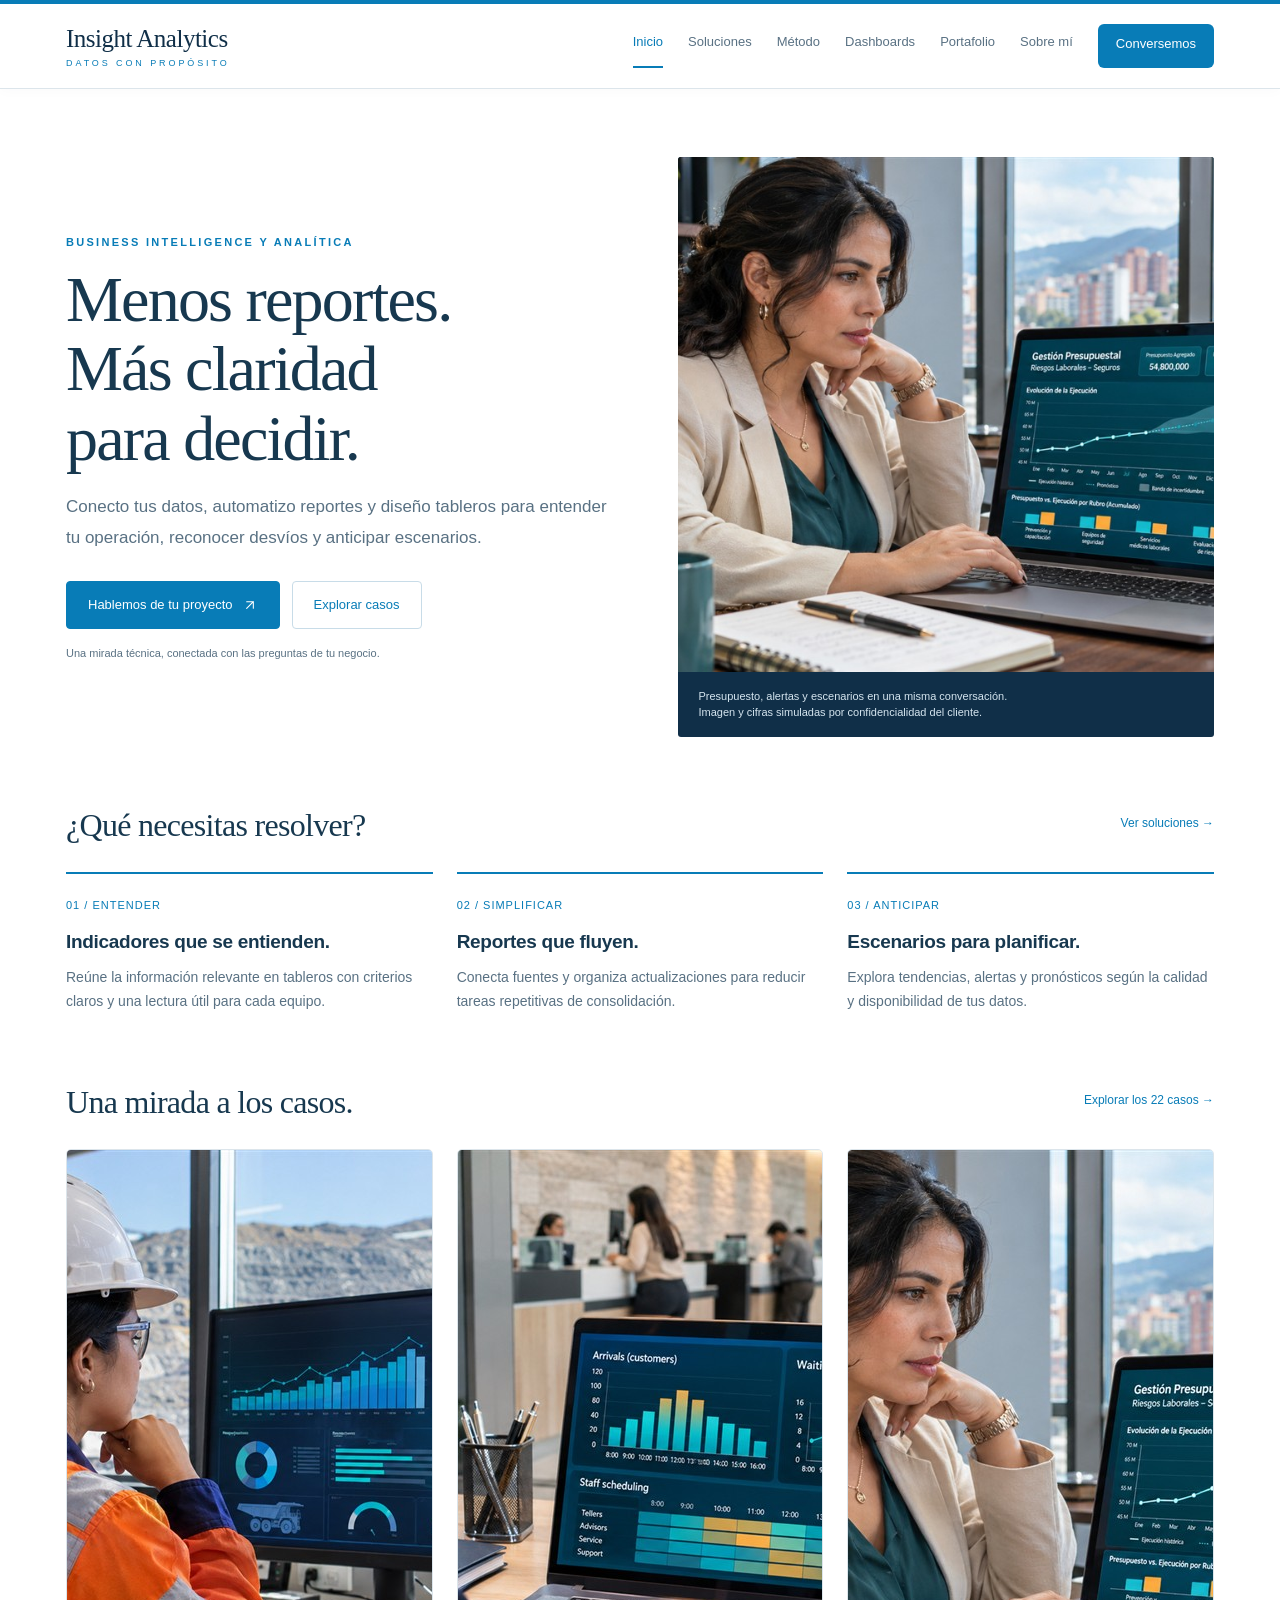
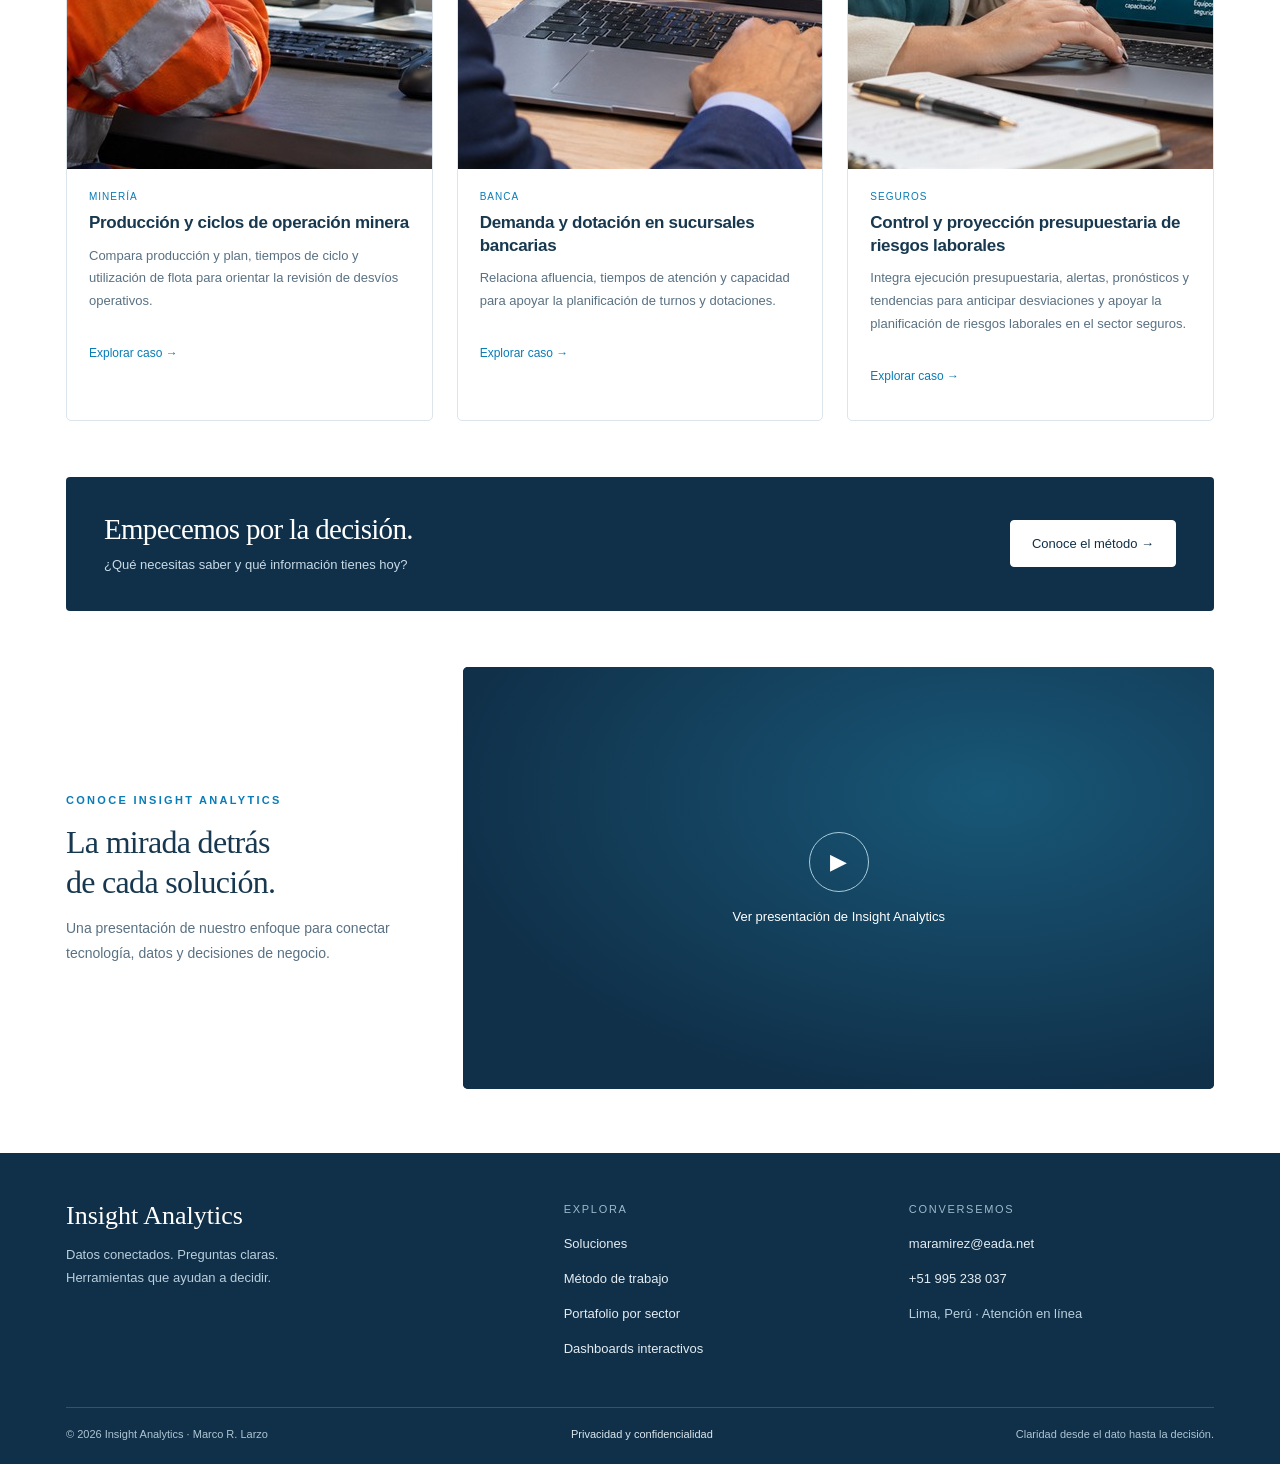
==== commit f9d2ee43: "Fix HTML structure and update content" ====
--- a/index.html
+++ b/index.html
@@ -6,4 +6,4 @@
     <div class="section"><div class="section-heading"><h2>¿Qué necesitas resolver?</h2><a class="text-button" href="pages/soluciones.html">Ver soluciones →</a></div><div class="three"><article class="service"><span class="number">01 / ENTENDER</span><h3>Indicadores que se entienden.</h3><p>Reúne la información relevante en tableros con criterios claros y una lectura útil para cada equipo.</p></article><article class="service"><span class="number">02 / SIMPLIFICAR</span><h3>Reportes que fluyen.</h3><p>Conecta fuentes y organiza actualizaciones para reducir tareas repetitivas de consolidación.</p></article><article class="service"><span class="number">03 / ANTICIPAR</span><h3>Escenarios para planificar.</h3><p>Explora tendencias, alertas y pronósticos según la calidad y disponibilidad de tus datos.</p></article></div></div>
     <div class="section"><div class="section-heading"><h2>Una mirada a los casos.</h2><a class="text-button" href="pages/portafolio.html">Explorar los 22 casos →</a></div><div class="three"><article class="case" data-category="Minería" data-id="1"><img src="pages/assets/media/caso-01.jpg" width="1100" height="619" alt="Escena sintética: Producción y ciclos de operación minera" loading="lazy"><div class="case-body"><span class="sector">Minería</span><h3>Producción y ciclos de operación minera</h3><p>Compara producción y plan, tiempos de ciclo y utilización de flota para orientar la revisión de desvíos operativos.</p><a class="text-button" href="pages/portafolio.html#caso-1" data-case-id="1">Explorar caso →</a></div></article><article class="case" data-category="Banca" data-id="16"><img src="pages/assets/media/caso-16.jpg" width="1100" height="619" alt="Escena sintética: Demanda y dotación en sucursales bancarias" loading="lazy"><div class="case-body"><span class="sector">Banca</span><h3>Demanda y dotación en sucursales bancarias</h3><p>Relaciona afluencia, tiempos de atención y capacidad para apoyar la planificación de turnos y dotaciones.</p><a class="text-button" href="pages/portafolio.html#caso-16" data-case-id="16">Explorar caso →</a></div></article><article class="case" data-category="Seguros" data-id="22"><img src="pages/assets/media/caso-22.jpg" width="1100" height="619" alt="Escena sintética: Control y proyección presupuestaria de riesgos laborales" loading="lazy"><div class="case-body"><span class="sector">Seguros</span><h3>Control y proyección presupuestaria de riesgos laborales</h3><p>Integra ejecución presupuestaria, alertas, pronósticos y tendencias para anticipar desviaciones y apoyar la planificación de riesgos laborales en el sector seguros.</p><a class="text-button" href="pages/portafolio.html#caso-22" data-case-id="22">Explorar caso →</a></div></article></div></div>
     <div class="strip"><div><h2>Empecemos por la decisión.</h2><p>¿Qué necesitas saber y qué información tienes hoy?</p></div><a class="action" href="pages/metodologia.html">Conoce el método →</a></div>
-  <section class="video-section" aria-labelledby="video-home-title"><div><span class="eyebrow">CONOCE INSIGHT ANALYTICS</span><h2 id="video-home-title" style="margin-top:14px">La mirada detrás<br>de cada solución.</h2><p>Una presentación de nuestro enfoque para conectar tecnología, datos y decisiones de negocio.</p></div><div><div class="video-shell"><button type="button" class="video-cover" data-load-video><span class="play-circle" aria-hidden="true">▶</span><span>Ver presentación de Insight Analytics</span></button></div><p class="video-meta">Presentación con avatar digital · Sin reproducción automática. <a href="https://drive.google.com/file/d/1SeKEK8Aq2y3nXBR09cvFx2NW5mN5idof/view" target="_blank" rel="noopener noreferrer">Abrir vídeo en Google Drive ↗</a></p></div></section></section></main><footer class="site-footer"><div class="footer-main"><div><div class="footer-brand">Insight Analytics</div><p>Datos conectados. Preguntas claras.<br>Herramientas que ayudan a decidir.</p></div><div><h2>Explora</h2><a href="pages/soluciones.html">Soluciones</a><a href="pages/metodologia.html">Método de trabajo</a><a href="pages/portafolio.html">Portafolio por sector</a><a href="pages/dashboards.html">Dashboards interactivos</a></div><div><h2>Conversemos</h2><a href="mailto:maramirez@eada.net">maramirez@eada.net</a><a href="tel:+51995238037">+51 995 238 037</a><p>Lima, Perú · Atención en línea</p></div></div><div class="footer-bottom"><span>© 2026 Insight Analytics · Marco R. Larzo</span><a href="pages/privacidad.html">Privacidad y confidencialidad</a><span>Claridad desde el dato hasta la decisión.</span></div></footer></div></body></html>+  <section class="video-section" aria-labelledby="video-home-title"><div><span class="eyebrow">CONOCE INSIGHT ANALYTICS</span><h2 id="video-home-title" style="margin-top:14px">La mirada detrás<br>de cada solución.</h2><p>Una presentación de nuestro enfoque para conectar tecnología, datos y decisiones de negocio.</p></div><div><div class="video-shell"><button type="button" class="video-cover" data-load-video><span class="play-circle" aria-hidden="true">▶</span><span>Ver presentación de Insight Analytics</span></button></div><!--p class="video-meta">Presentación con avatar digital · Sin reproducción automática. <a href="https://drive.google.com/file/d/1SeKEK8Aq2y3nXBR09cvFx2NW5mN5idof/view" target="_blank" rel="noopener noreferrer">Abrir vídeo en Google Drive ↗</a></p--></div></section></section></main><footer class="site-footer"><div class="footer-main"><div><div class="footer-brand">Insight Analytics</div><p>Datos conectados. Preguntas claras.<br>Herramientas que ayudan a decidir.</p></div><div><h2>Explora</h2><a href="pages/soluciones.html">Soluciones</a><a href="pages/metodologia.html">Método de trabajo</a><a href="pages/portafolio.html">Portafolio por sector</a><a href="pages/dashboards.html">Dashboards interactivos</a></div><div><h2>Conversemos</h2><a href="mailto:maramirez@eada.net">maramirez@eada.net</a><a href="tel:+51995238037">+51 995 238 037</a><p>Lima, Perú · Atención en línea</p></div></div><div class="footer-bottom"><span>© 2026 Insight Analytics · Marco R. Larzo</span><a href="pages/privacidad.html">Privacidad y confidencialidad</a><span>Claridad desde el dato hasta la decisión.</span></div></footer></div></body></html>
